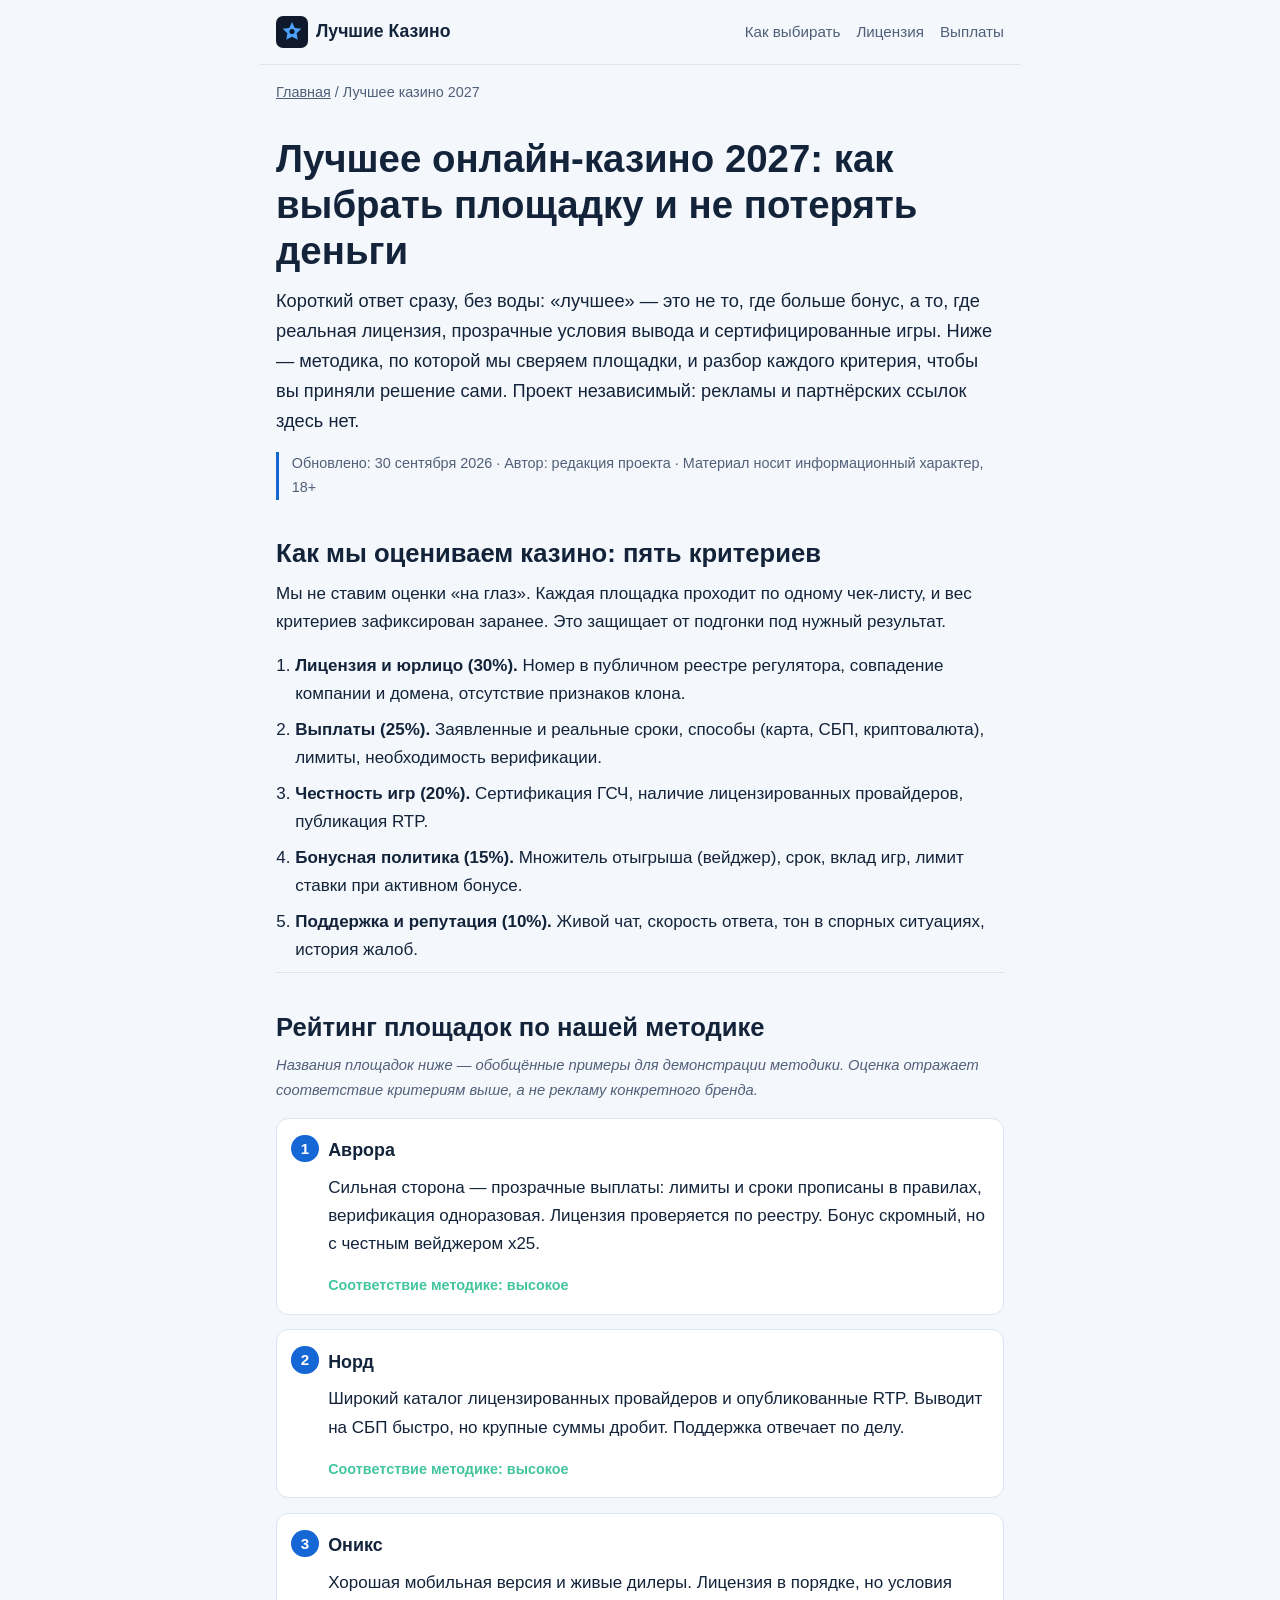
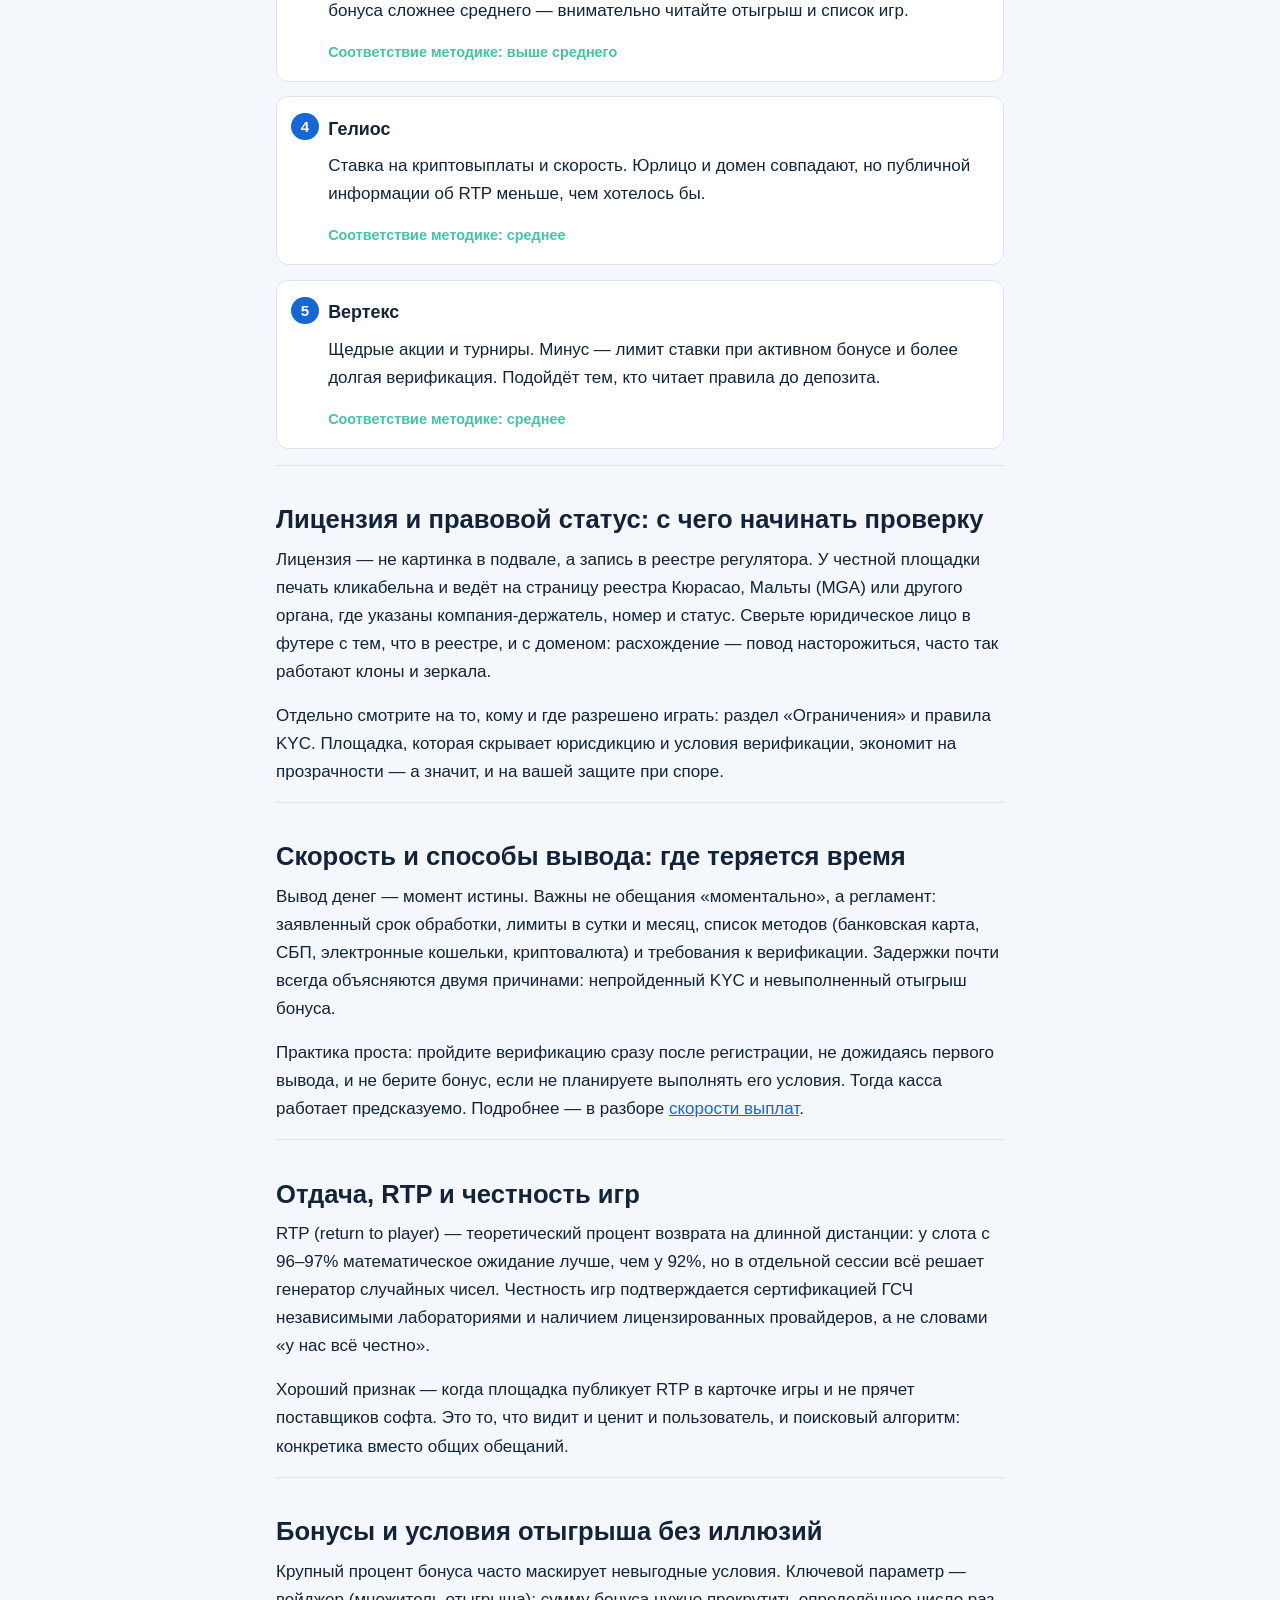
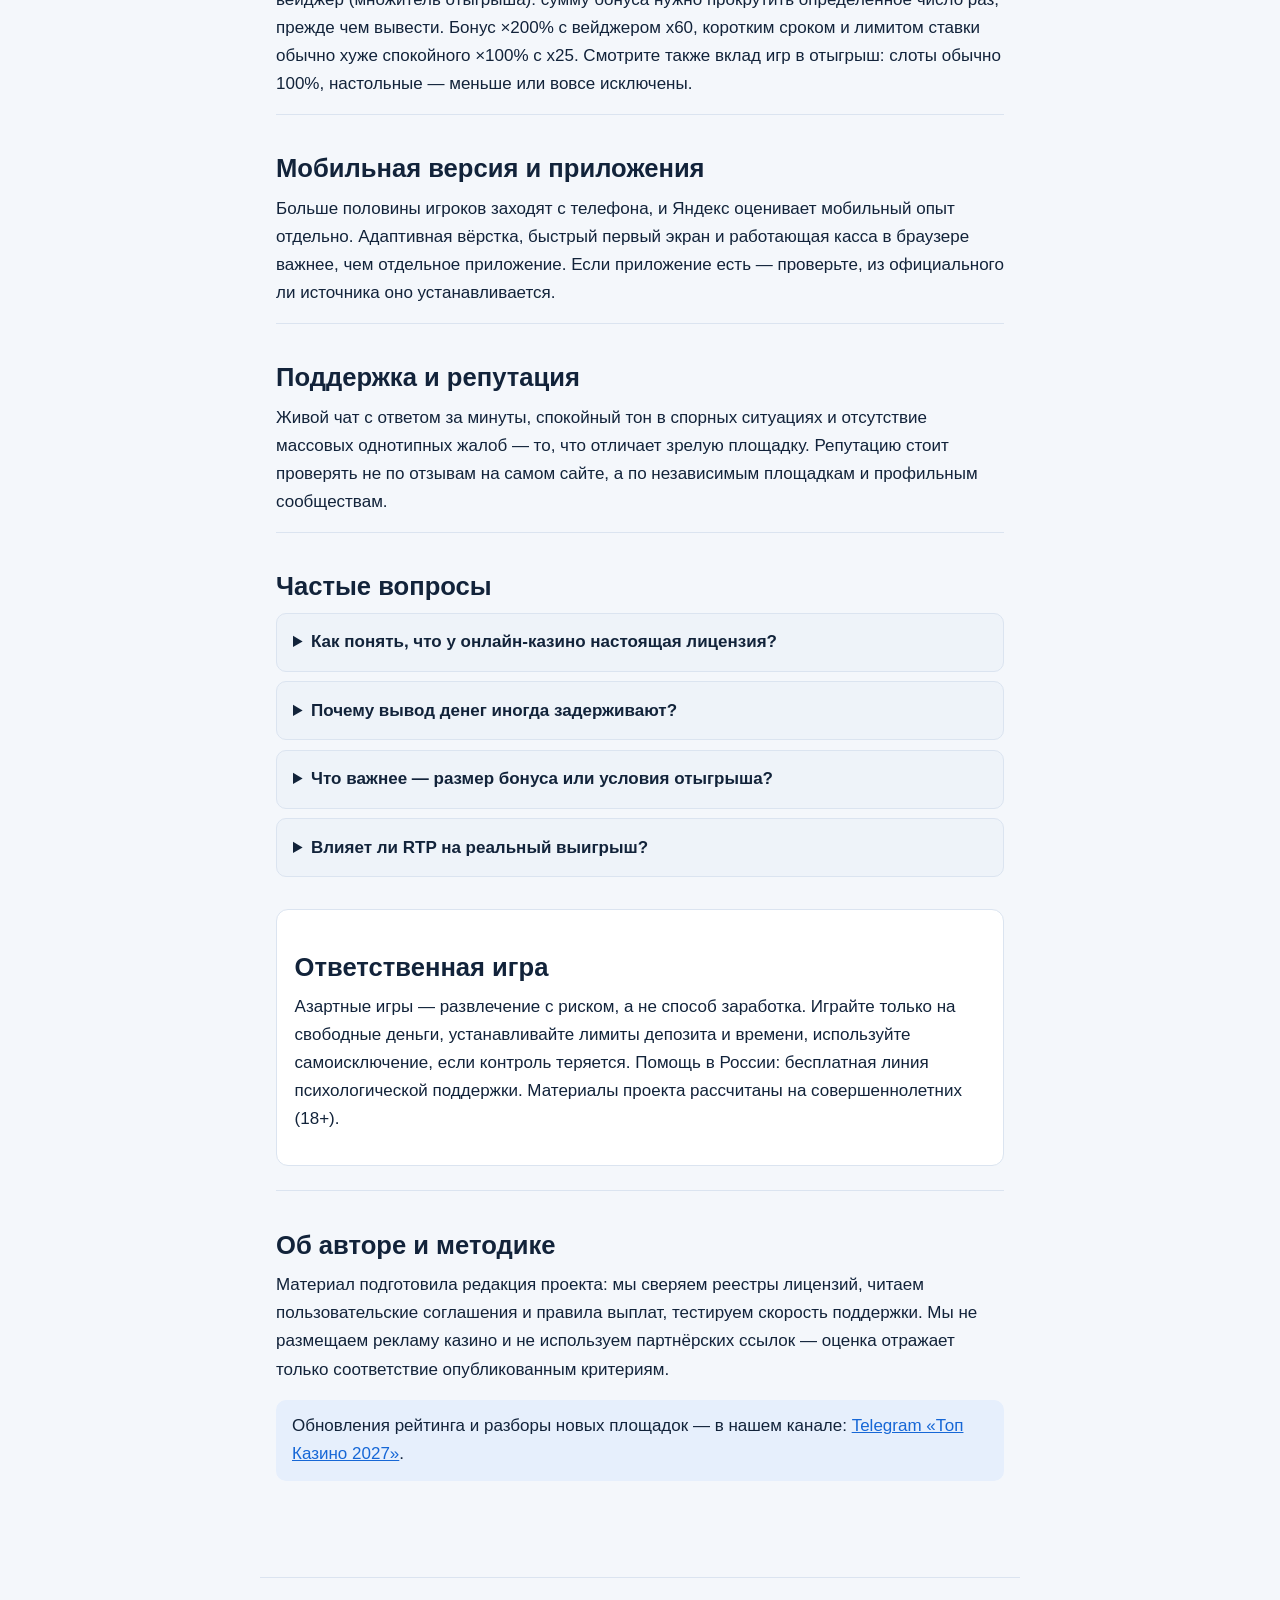
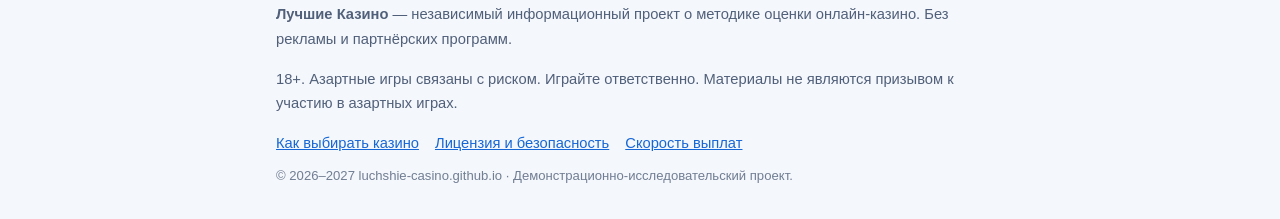
==== index.html @ 49d8c30d "Статический сайт под кластер «лучшее казино» (механика Яндекса) Хаб + 3 спицы-капсулы, силос-перелин" ====
<!DOCTYPE html>
<html lang="ru">
<head>
<meta charset="utf-8">
<!-- mobile-first: Яндекс учитывает мобильную версию (Вега 2.0) -->
<meta name="viewport" content="width=device-width, initial-scale=1">
<!-- title ≠ H1: title цепляет клик в выдаче (CTR), H1 раскрывает суть страницы -->
<title>Лучшее онлайн-казино 2027 — честный рейтинг по лицензии и выплатам</title>
<meta name="description" content="Как выбрать лучшее онлайн-казино в 2027 году: разбираем лицензию, скорость вывода, отдачу игр и условия бонусов. Независимая методика оценки без рекламы и партнёрских ссылок.">
<link rel="canonical" href="https://luchshie-casino.github.io/">
<meta name="robots" content="index, follow, max-image-preview:large">
<meta name="theme-color" content="#0e1a2b">
<meta property="og:type" content="website">
<meta property="og:title" content="Лучшее онлайн-казино 2027 — честный рейтинг по лицензии и выплатам">
<meta property="og:description" content="Независимая методика оценки онлайн-казино: лицензия, выплаты, отдача, бонусы.">
<meta property="og:url" content="https://luchshie-casino.github.io/">
<meta property="og:locale" content="ru_RU">
<link rel="icon" href="/assets/logo.svg" type="image/svg+xml">
<link rel="stylesheet" href="/assets/styles.css">
<!-- Граф разметки: эмитим типы, которые точно совпадают с видимым DOM (иначе фильтр за спам в микроразметке). Никаких фейковых Review/звёзд. -->
<script type="application/ld+json">
{
  "@context": "https://schema.org",
  "@graph": [
    {
      "@type": "WebSite",
      "@id": "https://luchshie-casino.github.io/#website",
      "url": "https://luchshie-casino.github.io/",
      "name": "Лучшие Казино — независимая методика оценки",
      "inLanguage": "ru",
      "publisher": { "@id": "https://luchshie-casino.github.io/#org" },
      "potentialAction": {
        "@type": "SearchAction",
        "target": "https://luchshie-casino.github.io/?q={search_term_string}",
        "query-input": "required name=search_term_string"
      }
    },
    {
      "@type": "Organization",
      "@id": "https://luchshie-casino.github.io/#org",
      "name": "Редакция «Лучшие Казино»",
      "url": "https://luchshie-casino.github.io/",
      "logo": {
        "@type": "ImageObject",
        "url": "https://luchshie-casino.github.io/assets/logo.svg"
      },
      "description": "Независимый информационный проект: методика оценки онлайн-казино по лицензии, выплатам и честности игр. Без рекламы и партнёрских ссылок."
    },
    {
      "@type": "WebPage",
      "@id": "https://luchshie-casino.github.io/#webpage",
      "url": "https://luchshie-casino.github.io/",
      "name": "Лучшее онлайн-казино 2027: как выбрать площадку по лицензии и выплатам",
      "isPartOf": { "@id": "https://luchshie-casino.github.io/#website" },
      "inLanguage": "ru",
      "datePublished": "2026-09-30",
      "dateModified": "2026-09-30",
      "author": { "@id": "https://luchshie-casino.github.io/#author" },
      "publisher": { "@id": "https://luchshie-casino.github.io/#org" },
      "breadcrumb": { "@id": "https://luchshie-casino.github.io/#breadcrumb" }
    },
    {
      "@type": "Person",
      "@id": "https://luchshie-casino.github.io/#author",
      "name": "Редакция проекта",
      "description": "Аналитики, которые сверяют реестры лицензий и условия вывода. Материалы не являются рекламой азартных игр.",
      "knowsAbout": ["лицензирование онлайн-казино", "платёжные системы", "генераторы случайных чисел", "ответственная игра"]
    },
    {
      "@type": "BreadcrumbList",
      "@id": "https://luchshie-casino.github.io/#breadcrumb",
      "itemListElement": [
        { "@type": "ListItem", "position": 1, "name": "Главная", "item": "https://luchshie-casino.github.io/" },
        { "@type": "ListItem", "position": 2, "name": "Лучшее казино 2027" }
      ]
    },
    {
      "@type": "ItemList",
      "@id": "https://luchshie-casino.github.io/#rating",
      "name": "Рейтинг площадок по методике редакции",
      "itemListOrder": "https://schema.org/ItemListOrderDescending",
      "numberOfItems": 5,
      "itemListElement": [
        { "@type": "ListItem", "position": 1, "name": "Аврора" },
        { "@type": "ListItem", "position": 2, "name": "Норд" },
        { "@type": "ListItem", "position": 3, "name": "Оникс" },
        { "@type": "ListItem", "position": 4, "name": "Гелиос" },
        { "@type": "ListItem", "position": 5, "name": "Вертекс" }
      ]
    },
    {
      "@type": "FAQPage",
      "@id": "https://luchshie-casino.github.io/#faq",
      "mainEntity": [
        {
          "@type": "Question",
          "name": "Как понять, что у онлайн-казино настоящая лицензия?",
          "acceptedAnswer": { "@type": "Answer", "text": "Проверьте номер лицензии в публичном реестре регулятора (например, Кюрасао или MGA): кликабельная печать на сайте должна вести на страницу реестра, а не на картинку. Совпадают ли юрлицо и домен — тоже показатель." }
        },
        {
          "@type": "Question",
          "name": "Почему вывод денег иногда задерживают?",
          "acceptedAnswer": { "@type": "Answer", "text": "Чаще всего из-за непройденной верификации (KYC) или невыполненного отыгрыша бонуса. Пройдите проверку документов заранее и читайте условия вейджера до депозита." }
        },
        {
          "@type": "Question",
          "name": "Что важнее — размер бонуса или условия отыгрыша?",
          "acceptedAnswer": { "@type": "Answer", "text": "Условия. Бонус ×200% с вейджером x60 и лимитом ставки обычно хуже скромного ×100% с x25. Смотрите множитель отыгрыша, срок и список игр, а не только процент." }
        },
        {
          "@type": "Question",
          "name": "Влияет ли RTP на реальный выигрыш?",
          "acceptedAnswer": { "@type": "Answer", "text": "RTP — это теоретическая отдача на длинной дистанции, а не гарантия сессии. Слот с RTP 96–97% в среднем возвращает больше, чем с 92%, но краткосрочный результат определяет случайность." }
        }
      ]
    }
  ]
}
</script>
</head>
<body>
<a class="skip" href="#main">К содержанию</a>

<header class="site">
  <a class="brand" href="/" aria-label="На главную">
    <img src="/assets/logo.svg" width="32" height="32" alt="" aria-hidden="true">
    <span>Лучшие Казино</span>
  </a>
  <!-- Внутренний силос: навигация ведёт на спицы-капсулы -->
  <nav aria-label="Разделы">
    <a href="/kak-vybrat-kazino/">Как выбирать</a>
    <a href="/litsenziya-i-bezopasnost/">Лицензия</a>
    <a href="/skorost-vyplat/">Выплаты</a>
  </nav>
</header>

<main id="main">
  <nav class="crumbs" aria-label="Хлебные крошки">
    <a href="/">Главная</a> <span aria-hidden="true">/</span> <span>Лучшее казино 2027</span>
  </nav>

  <article>
    <!-- Ровно один H1, содержит главный ключ+год, совпадает с интентом «как выбрать», не равен title дословно -->
    <h1>Лучшее онлайн-казино 2027: как выбрать площадку и не потерять деньги</h1>

    <p class="lead">Короткий ответ сразу, без воды: «лучшее» — это не то, где больше бонус, а то, где реальная лицензия, прозрачные условия вывода и сертифицированные игры. Ниже — методика, по которой мы сверяем площадки, и разбор каждого критерия, чтобы вы приняли решение сами. Проект независимый: рекламы и партнёрских ссылок здесь нет.</p>

    <p class="meta">Обновлено: 30 сентября 2026 · Автор: редакция проекта · Материал носит информационный характер, 18+</p>

    <!-- Капсула: методология/критерии = сигнал экспертности (E-E-A-T), прозрачность -->
    <section aria-labelledby="h-method">
      <h2 id="h-method">Как мы оцениваем казино: пять критериев</h2>
      <p>Мы не ставим оценки «на глаз». Каждая площадка проходит по одному чек-листу, и вес критериев зафиксирован заранее. Это защищает от подгонки под нужный результат.</p>
      <ol class="criteria">
        <li><strong>Лицензия и юрлицо (30%).</strong> Номер в публичном реестре регулятора, совпадение компании и домена, отсутствие признаков клона.</li>
        <li><strong>Выплаты (25%).</strong> Заявленные и реальные сроки, способы (карта, СБП, криптовалюта), лимиты, необходимость верификации.</li>
        <li><strong>Честность игр (20%).</strong> Сертификация ГСЧ, наличие лицензированных провайдеров, публикация RTP.</li>
        <li><strong>Бонусная политика (15%).</strong> Множитель отыгрыша (вейджер), срок, вклад игр, лимит ставки при активном бонусе.</li>
        <li><strong>Поддержка и репутация (10%).</strong> Живой чат, скорость ответа, тон в спорных ситуациях, история жалоб.</li>
      </ol>
    </section>

    <!-- Капсула: сам рейтинг. ItemList в разметке совпадает с этими карточками (DOM-parity). Бренды условные, оценка — редакционная по критериям, не фейковые отзывы пользователей. -->
    <section aria-labelledby="h-rating">
      <h2 id="h-rating">Рейтинг площадок по нашей методике</h2>
      <p class="note">Названия площадок ниже — обобщённые примеры для демонстрации методики. Оценка отражает соответствие критериям выше, а не рекламу конкретного бренда.</p>
      <ol class="rating">
        <li>
          <h3>Аврора</h3>
          <p>Сильная сторона — прозрачные выплаты: лимиты и сроки прописаны в правилах, верификация одноразовая. Лицензия проверяется по реестру. Бонус скромный, но с честным вейджером x25.</p>
          <p class="score">Соответствие методике: высокое</p>
        </li>
        <li>
          <h3>Норд</h3>
          <p>Широкий каталог лицензированных провайдеров и опубликованные RTP. Выводит на СБП быстро, но крупные суммы дробит. Поддержка отвечает по делу.</p>
          <p class="score">Соответствие методике: высокое</p>
        </li>
        <li>
          <h3>Оникс</h3>
          <p>Хорошая мобильная версия и живые дилеры. Лицензия в порядке, но условия бонуса сложнее среднего — внимательно читайте отыгрыш и список игр.</p>
          <p class="score">Соответствие методике: выше среднего</p>
        </li>
        <li>
          <h3>Гелиос</h3>
          <p>Ставка на криптовыплаты и скорость. Юрлицо и домен совпадают, но публичной информации об RTP меньше, чем хотелось бы.</p>
          <p class="score">Соответствие методике: среднее</p>
        </li>
        <li>
          <h3>Вертекс</h3>
          <p>Щедрые акции и турниры. Минус — лимит ставки при активном бонусе и более долгая верификация. Подойдёт тем, кто читает правила до депозита.</p>
          <p class="score">Соответствие методике: среднее</p>
        </li>
      </ol>
    </section>

    <!-- Капсулы по под-интентам. H2 — смежные сущности (лицензия, вывод, отдача, бонусы, мобильная, поддержка), НЕ клоны «лучшее казино». Каждая самодостаточна под окно внимания YATI. -->
    <section aria-labelledby="h-license">
      <h2 id="h-license">Лицензия и правовой статус: с чего начинать проверку</h2>
      <p>Лицензия — не картинка в подвале, а запись в реестре регулятора. У честной площадки печать кликабельна и ведёт на страницу реестра Кюрасао, Мальты (MGA) или другого органа, где указаны компания-держатель, номер и статус. Сверьте юридическое лицо в футере с тем, что в реестре, и с доменом: расхождение — повод насторожиться, часто так работают клоны и зеркала.</p>
      <p>Отдельно смотрите на то, кому и где разрешено играть: раздел «Ограничения» и правила KYC. Площадка, которая скрывает юрисдикцию и условия верификации, экономит на прозрачности — а значит, и на вашей защите при споре.</p>
    </section>

    <section aria-labelledby="h-payout">
      <h2 id="h-payout">Скорость и способы вывода: где теряется время</h2>
      <p>Вывод денег — момент истины. Важны не обещания «моментально», а регламент: заявленный срок обработки, лимиты в сутки и месяц, список методов (банковская карта, СБП, электронные кошельки, криптовалюта) и требования к верификации. Задержки почти всегда объясняются двумя причинами: непройденный KYC и невыполненный отыгрыш бонуса.</p>
      <p>Практика проста: пройдите верификацию сразу после регистрации, не дожидаясь первого вывода, и не берите бонус, если не планируете выполнять его условия. Тогда касса работает предсказуемо. Подробнее — в разборе <a href="/skorost-vyplat/">скорости выплат</a>.</p>
    </section>

    <section aria-labelledby="h-rtp">
      <h2 id="h-rtp">Отдача, RTP и честность игр</h2>
      <p>RTP (return to player) — теоретический процент возврата на длинной дистанции: у слота с 96–97% математическое ожидание лучше, чем у 92%, но в отдельной сессии всё решает генератор случайных чисел. Честность игр подтверждается сертификацией ГСЧ независимыми лабораториями и наличием лицензированных провайдеров, а не словами «у нас всё честно».</p>
      <p>Хороший признак — когда площадка публикует RTP в карточке игры и не прячет поставщиков софта. Это то, что видит и ценит и пользователь, и поисковый алгоритм: конкретика вместо общих обещаний.</p>
    </section>

    <section aria-labelledby="h-bonus">
      <h2 id="h-bonus">Бонусы и условия отыгрыша без иллюзий</h2>
      <p>Крупный процент бонуса часто маскирует невыгодные условия. Ключевой параметр — вейджер (множитель отыгрыша): сумму бонуса нужно прокрутить определённое число раз, прежде чем вывести. Бонус ×200% с вейджером x60, коротким сроком и лимитом ставки обычно хуже спокойного ×100% с x25. Смотрите также вклад игр в отыгрыш: слоты обычно 100%, настольные — меньше или вовсе исключены.</p>
    </section>

    <section aria-labelledby="h-mobile">
      <h2 id="h-mobile">Мобильная версия и приложения</h2>
      <p>Больше половины игроков заходят с телефона, и Яндекс оценивает мобильный опыт отдельно. Адаптивная вёрстка, быстрый первый экран и работающая касса в браузере важнее, чем отдельное приложение. Если приложение есть — проверьте, из официального ли источника оно устанавливается.</p>
    </section>

    <section aria-labelledby="h-support">
      <h2 id="h-support">Поддержка и репутация</h2>
      <p>Живой чат с ответом за минуты, спокойный тон в спорных ситуациях и отсутствие массовых однотипных жалоб — то, что отличает зрелую площадку. Репутацию стоит проверять не по отзывам на самом сайте, а по независимым площадкам и профильным сообществам.</p>
    </section>

    <!-- FAQ на нативных <details>: индексируется при первом обходе без JS; парно с FAQPage в разметке -->
    <section aria-labelledby="h-faq">
      <h2 id="h-faq">Частые вопросы</h2>
      <details>
        <summary>Как понять, что у онлайн-казино настоящая лицензия?</summary>
        <p>Проверьте номер лицензии в публичном реестре регулятора (например, Кюрасао или MGA): кликабельная печать на сайте должна вести на страницу реестра, а не на картинку. Совпадают ли юрлицо и домен — тоже показатель.</p>
      </details>
      <details>
        <summary>Почему вывод денег иногда задерживают?</summary>
        <p>Чаще всего из-за непройденной верификации (KYC) или невыполненного отыгрыша бонуса. Пройдите проверку документов заранее и читайте условия вейджера до депозита.</p>
      </details>
      <details>
        <summary>Что важнее — размер бонуса или условия отыгрыша?</summary>
        <p>Условия. Бонус ×200% с вейджером x60 и лимитом ставки обычно хуже скромного ×100% с x25. Смотрите множитель отыгрыша, срок и список игр, а не только процент.</p>
      </details>
      <details>
        <summary>Влияет ли RTP на реальный выигрыш?</summary>
        <p>RTP — это теоретическая отдача на длинной дистанции, а не гарантия сессии. Слот с RTP 96–97% в среднем возвращает больше, чем с 92%, но краткосрочный результат определяет случайность.</p>
      </details>
    </section>

    <!-- YMYL/доверие: ответственная игра -->
    <section aria-labelledby="h-responsible" class="care">
      <h2 id="h-responsible">Ответственная игра</h2>
      <p>Азартные игры — развлечение с риском, а не способ заработка. Играйте только на свободные деньги, устанавливайте лимиты депозита и времени, используйте самоисключение, если контроль теряется. Помощь в России: бесплатная линия психологической поддержки. Материалы проекта рассчитаны на совершеннолетних (18+).</p>
    </section>

    <section aria-labelledby="h-author" class="author">
      <h2 id="h-author">Об авторе и методике</h2>
      <p>Материал подготовила редакция проекта: мы сверяем реестры лицензий, читаем пользовательские соглашения и правила выплат, тестируем скорость поддержки. Мы не размещаем рекламу казино и не используем партнёрских ссылок — оценка отражает только соответствие опубликованным критериям.</p>
      <!-- Единственная внешняя ссылка — тест гипотезы перелинковки на Telegram-канал -->
      <p class="channel">Обновления рейтинга и разборы новых площадок — в нашем канале: <a href="https://telegram.me/s/top_casino_2027" rel="nofollow">Telegram «Топ Казино 2027»</a>.</p>
    </section>
  </article>
</main>

<footer class="site">
  <p><strong>Лучшие Казино</strong> — независимый информационный проект о методике оценки онлайн-казино. Без рекламы и партнёрских программ.</p>
  <p>18+. Азартные игры связаны с риском. Играйте ответственно. Материалы не являются призывом к участию в азартных играх.</p>
  <nav aria-label="Подвал">
    <a href="/kak-vybrat-kazino/">Как выбирать казино</a>
    <a href="/litsenziya-i-bezopasnost/">Лицензия и безопасность</a>
    <a href="/skorost-vyplat/">Скорость выплат</a>
  </nav>
  <p class="small">© 2026–2027 luchshie-casino.github.io · Демонстрационно-исследовательский проект.</p>
</footer>
</body>
</html>
---- assets/styles.css ----
/* Системный стек шрифтов: без внешних запросов (Google Fonts не грузим) — быстрый первый экран.
   Один файл стилей, без рантайм-JS. Mobile-first. */
:root{
  --bg:#0e1a2b; --panel:#13233a; --panel2:#0f1d31; --text:#e7eef7; --muted:#9fb3c8;
  --line:#22374f; --accent:#4ea1ff; --good:#43c59e; --warn:#e8b64c;
  --accent-weak:#16304d; --radius:12px; --wrap:760px;
}
@media (prefers-color-scheme: light){
  :root{ --bg:#f4f7fb; --panel:#ffffff; --panel2:#eef3f9; --text:#12233a; --muted:#51607a;
    --line:#dbe4f0; --accent:#1667d6; --accent-weak:#e6effc; }
}
*{box-sizing:border-box}
html{ -webkit-text-size-adjust:100%; scroll-behavior:smooth }
body{
  margin:0; background:var(--bg); color:var(--text);
  font:400 17px/1.65 -apple-system,BlinkMacSystemFont,"Segoe UI",Roboto,"Helvetica Neue",Arial,"Noto Sans",sans-serif;
  text-rendering:optimizeLegibility;
}
.skip{position:absolute;left:-9999px;top:0;background:var(--accent);color:#fff;padding:.6rem 1rem;border-radius:0 0 8px 0;z-index:10}
.skip:focus{left:0}

a{color:var(--accent)}
a:hover{text-decoration:underline}

/* Шапка / подвал */
header.site,footer.site{max-width:var(--wrap);margin:0 auto;padding:1rem 16px}
header.site{display:flex;align-items:center;justify-content:space-between;gap:1rem;flex-wrap:wrap;border-bottom:1px solid var(--line)}
.brand{display:inline-flex;align-items:center;gap:.5rem;font-weight:700;color:var(--text);text-decoration:none;font-size:1.1rem}
header.site nav{display:flex;gap:1rem;flex-wrap:wrap}
header.site nav a{color:var(--muted);text-decoration:none;font-size:.95rem}
header.site nav a:hover{color:var(--text)}

main{max-width:var(--wrap);margin:0 auto;padding:0 16px 3rem}
.crumbs{color:var(--muted);font-size:.9rem;padding:1rem 0}
.crumbs a{color:var(--muted)}

h1{font-size:clamp(1.7rem,4.5vw,2.4rem);line-height:1.2;margin:.4em 0 .3em}
h2{font-size:clamp(1.3rem,3vw,1.6rem);line-height:1.25;margin:2rem 0 .6rem;padding-top:.4rem}
h3{font-size:1.12rem;margin:.2rem 0 .3rem}
.lead{font-size:1.14rem;color:var(--text)}
.meta{color:var(--muted);font-size:.9rem;border-left:3px solid var(--accent);padding-left:.8rem;margin:1rem 0 1.4rem}
.note{color:var(--muted);font-size:.92rem;font-style:italic}

section{border-top:1px solid var(--line)}
section:first-of-type{border-top:0}

ol.criteria{padding-left:1.2rem;margin:.5rem 0}
ol.criteria li{margin:.5rem 0}

ol.rating{list-style:none;counter-reset:r;padding:0;margin:1rem 0;display:grid;gap:.9rem}
ol.rating li{counter-increment:r;position:relative;background:var(--panel);border:1px solid var(--line);border-radius:var(--radius);padding:1rem 1rem 1rem 3.2rem}
ol.rating li::before{content:counter(r);position:absolute;left:.9rem;top:1rem;width:1.7rem;height:1.7rem;display:grid;place-items:center;background:var(--accent);color:#fff;border-radius:50%;font-weight:700;font-size:.95rem}
ol.rating h3{margin:.1rem 0 .3rem}
.score{color:var(--good);font-size:.9rem;margin:.4rem 0 0;font-weight:600}

details{background:var(--panel2);border:1px solid var(--line);border-radius:10px;padding:.2rem 1rem;margin:.6rem 0}
summary{cursor:pointer;font-weight:600;padding:.7rem 0}
details p{margin:.2rem 0 .9rem}

.care{background:var(--panel);border:1px solid var(--line);border-radius:var(--radius);padding:.2rem 1.1rem 1rem;margin-top:2rem}
.author{margin-top:1.5rem}
.channel{background:var(--accent-weak);border-radius:10px;padding:.8rem 1rem}

footer.site{border-top:1px solid var(--line);margin-top:2rem;color:var(--muted);font-size:.92rem}
footer.site nav{display:flex;gap:1rem;flex-wrap:wrap;margin:.6rem 0}
footer.site .small{font-size:.82rem;opacity:.8}

p{margin:.5rem 0 1rem}
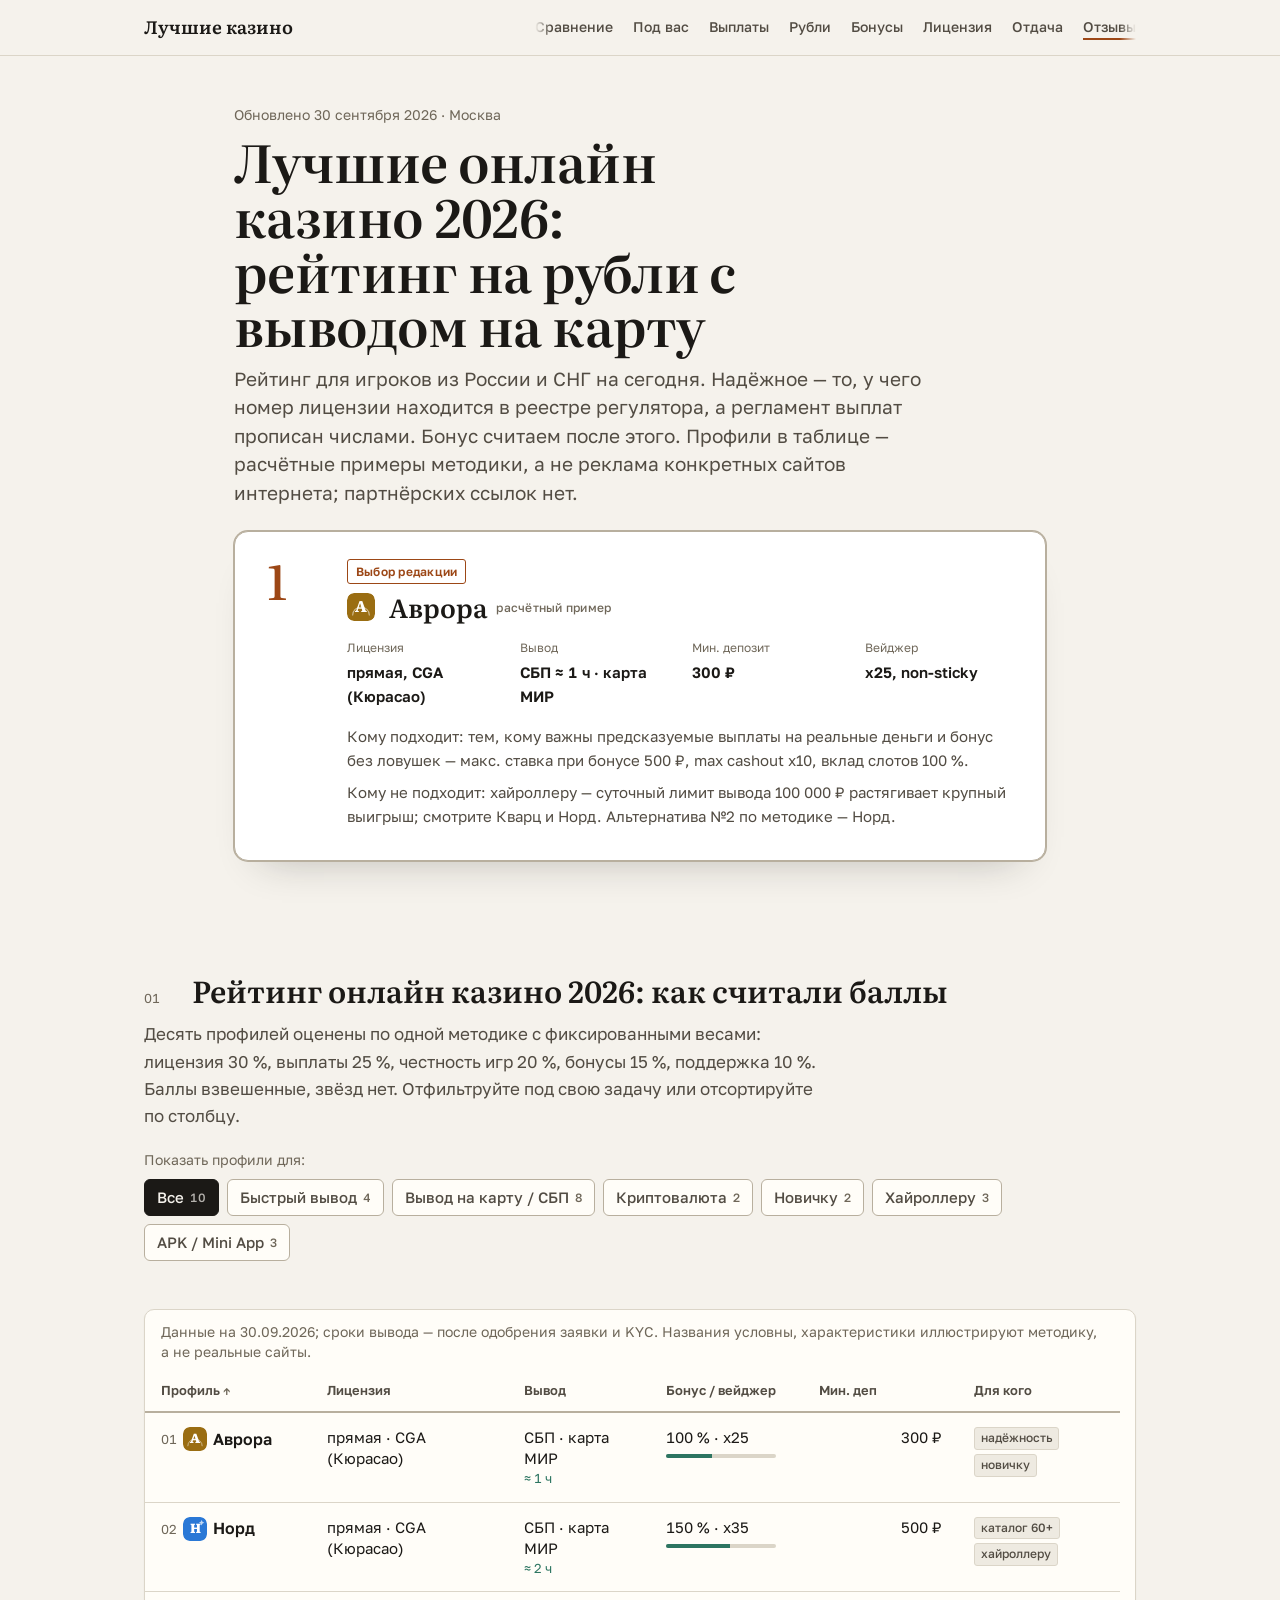
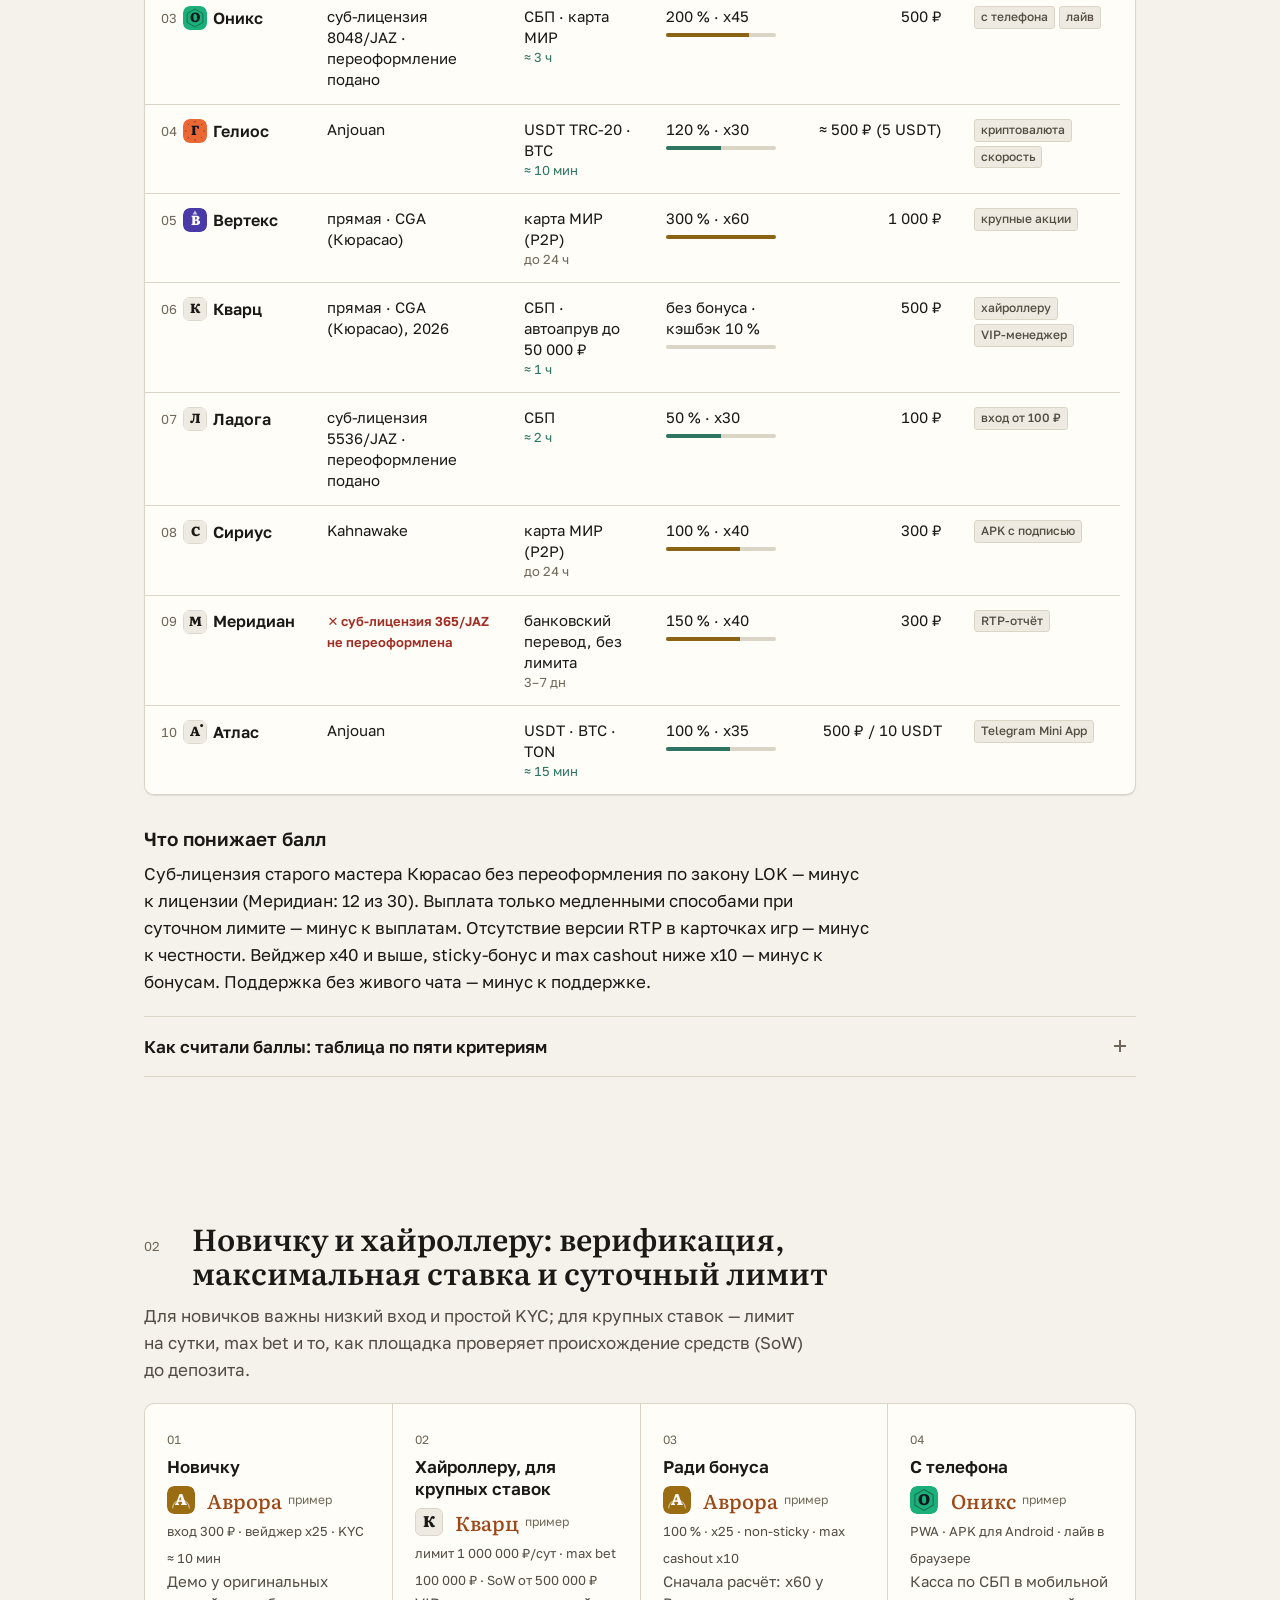
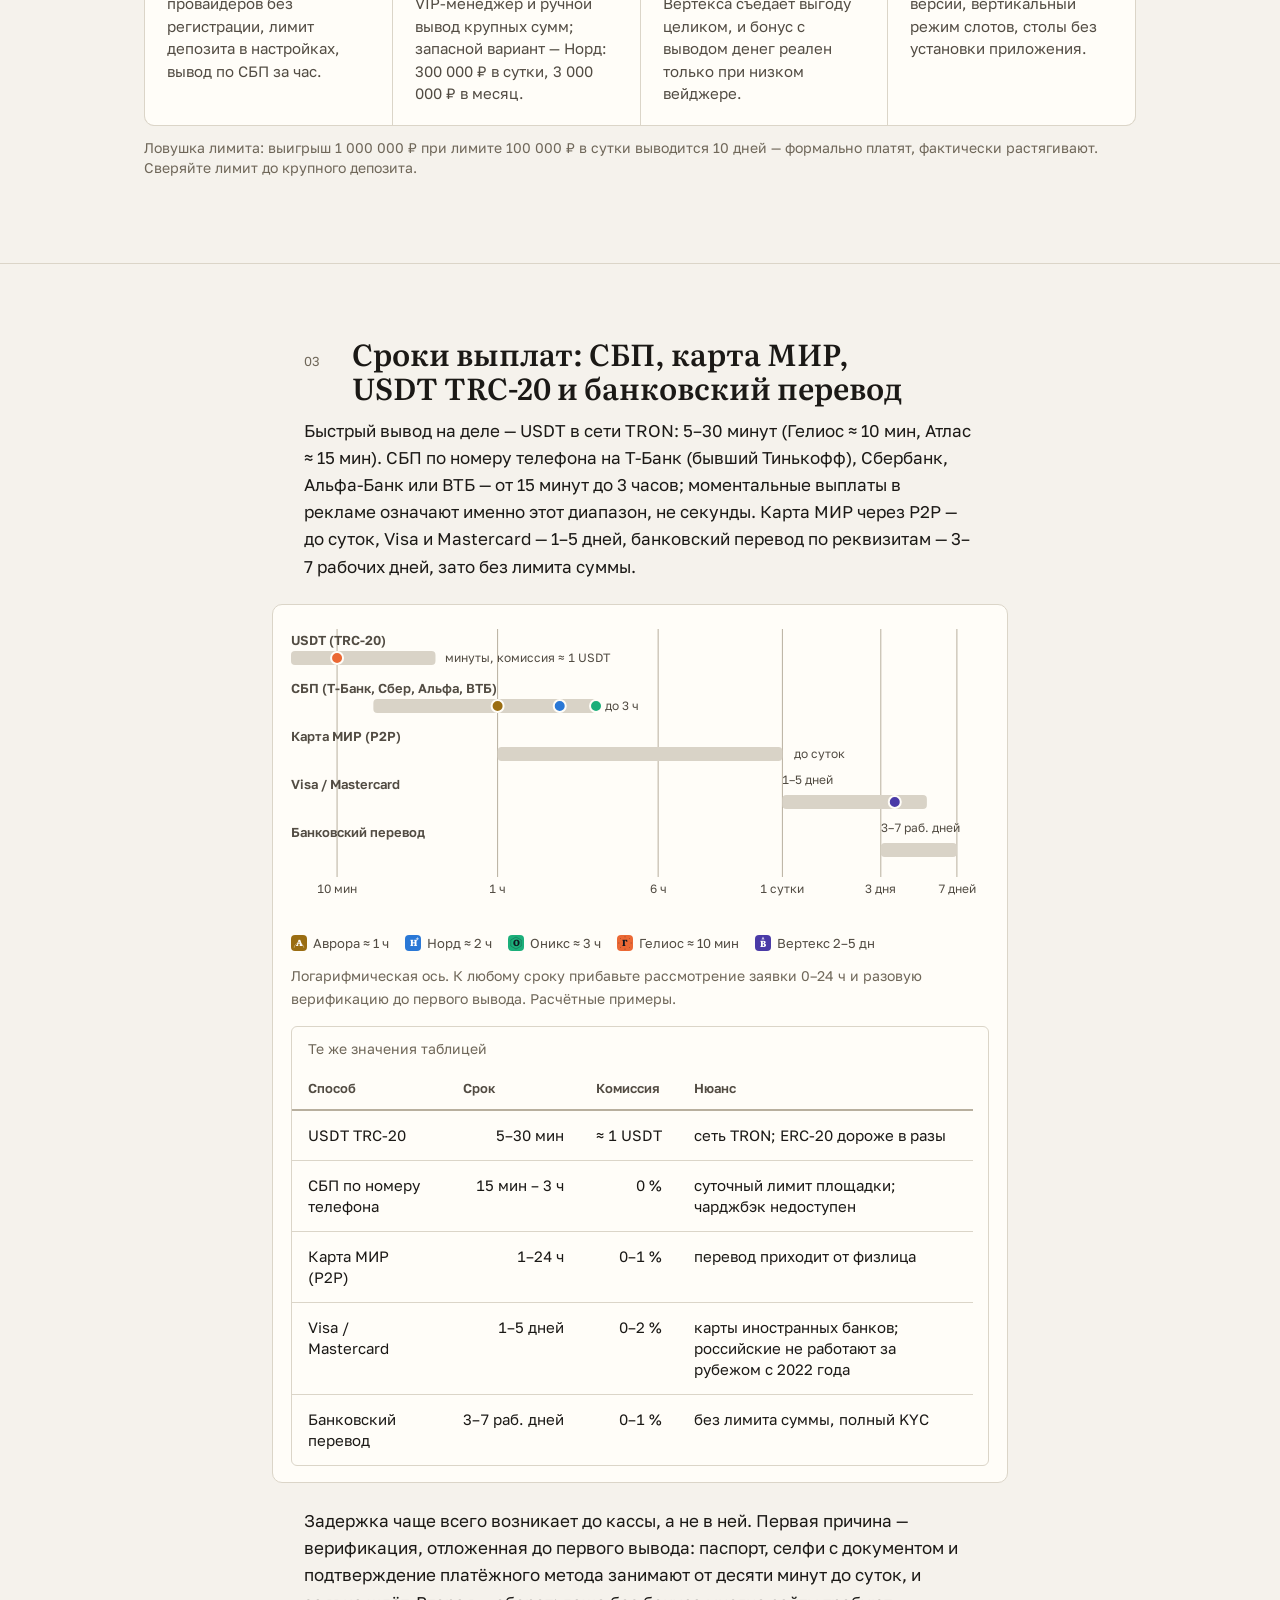
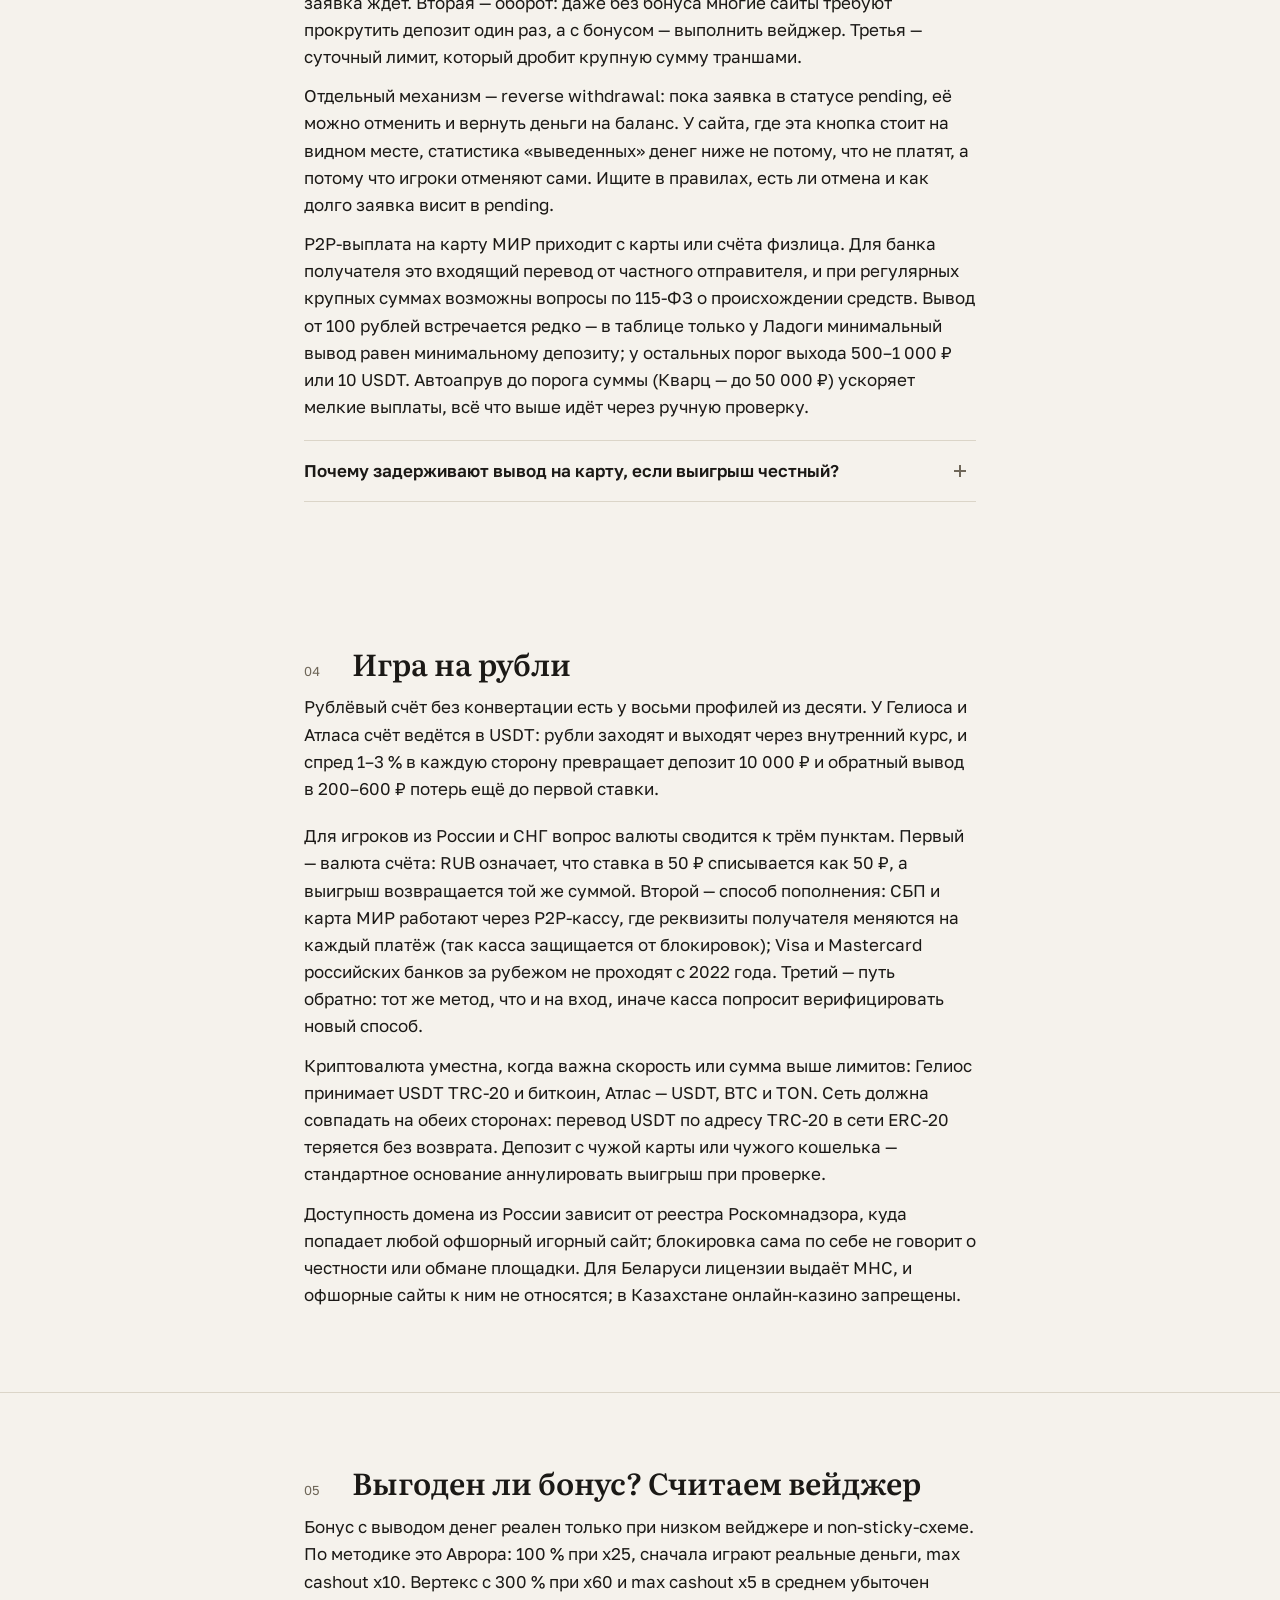
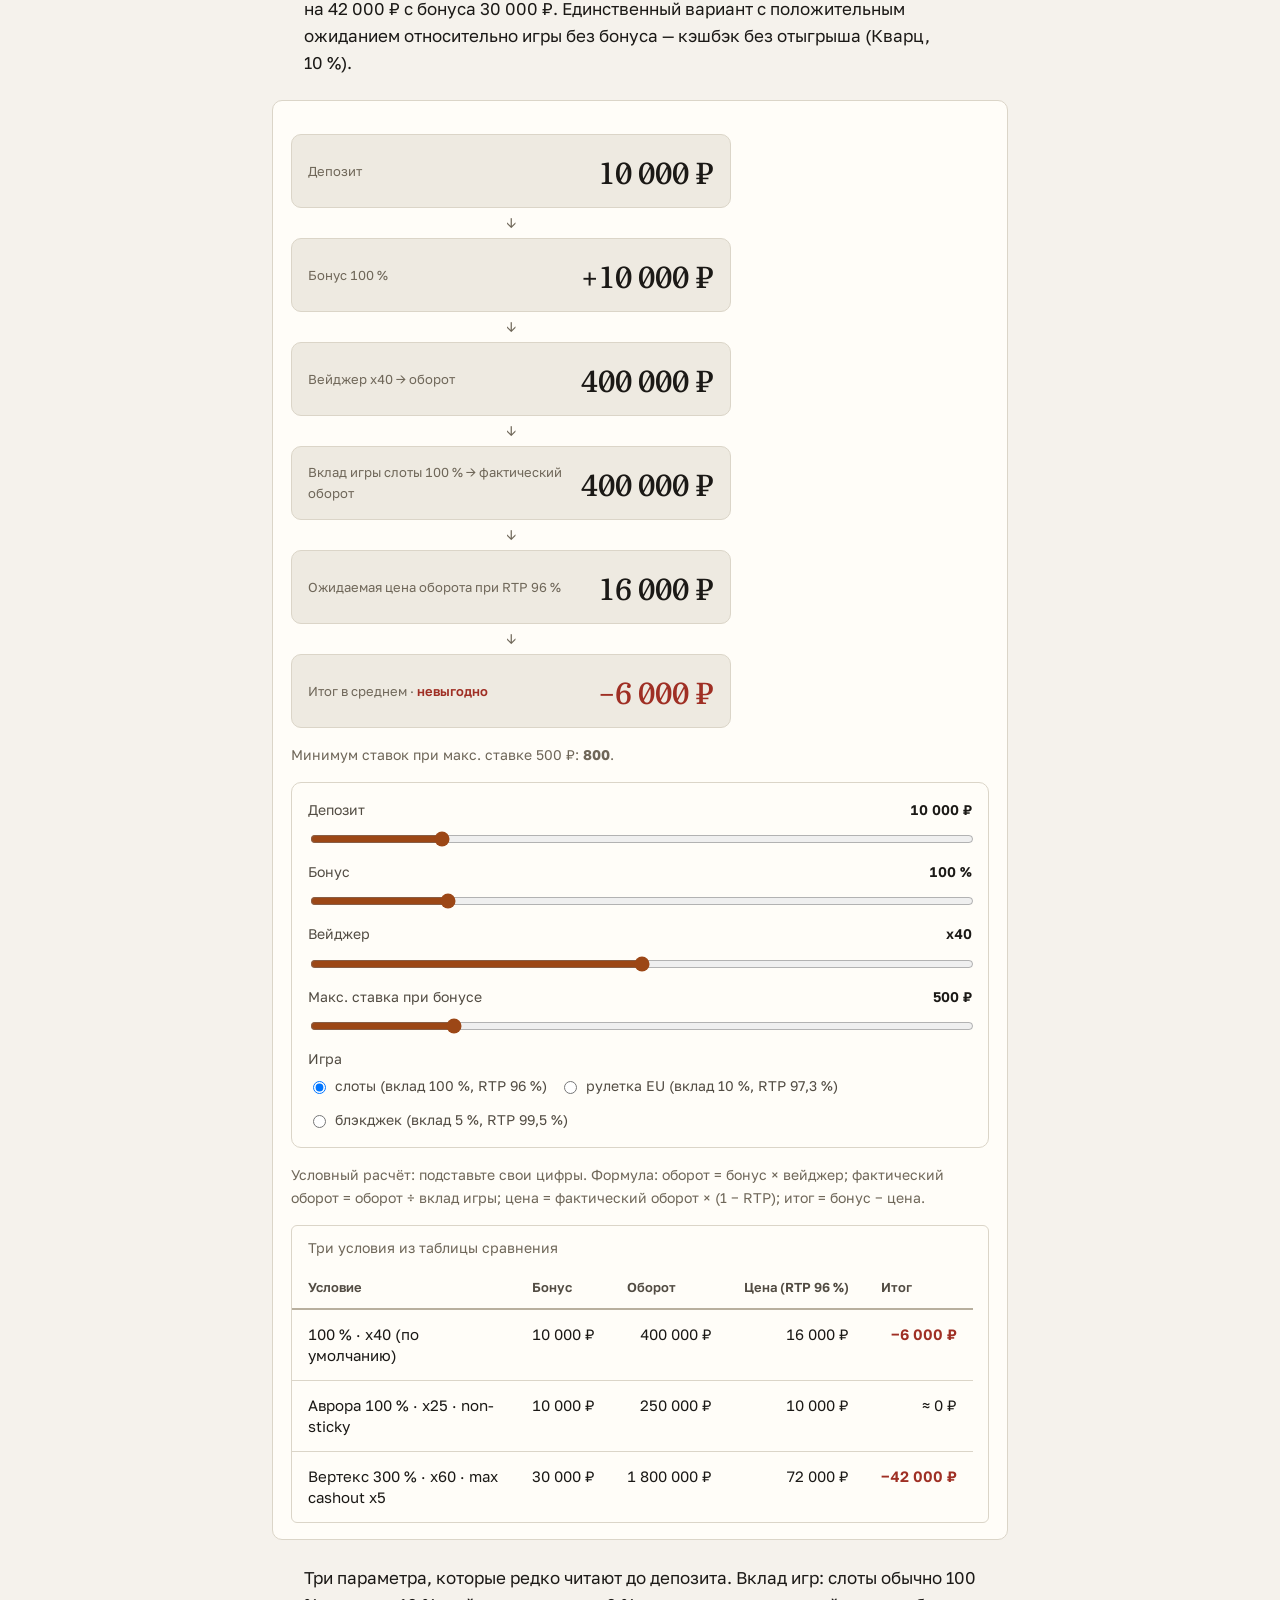
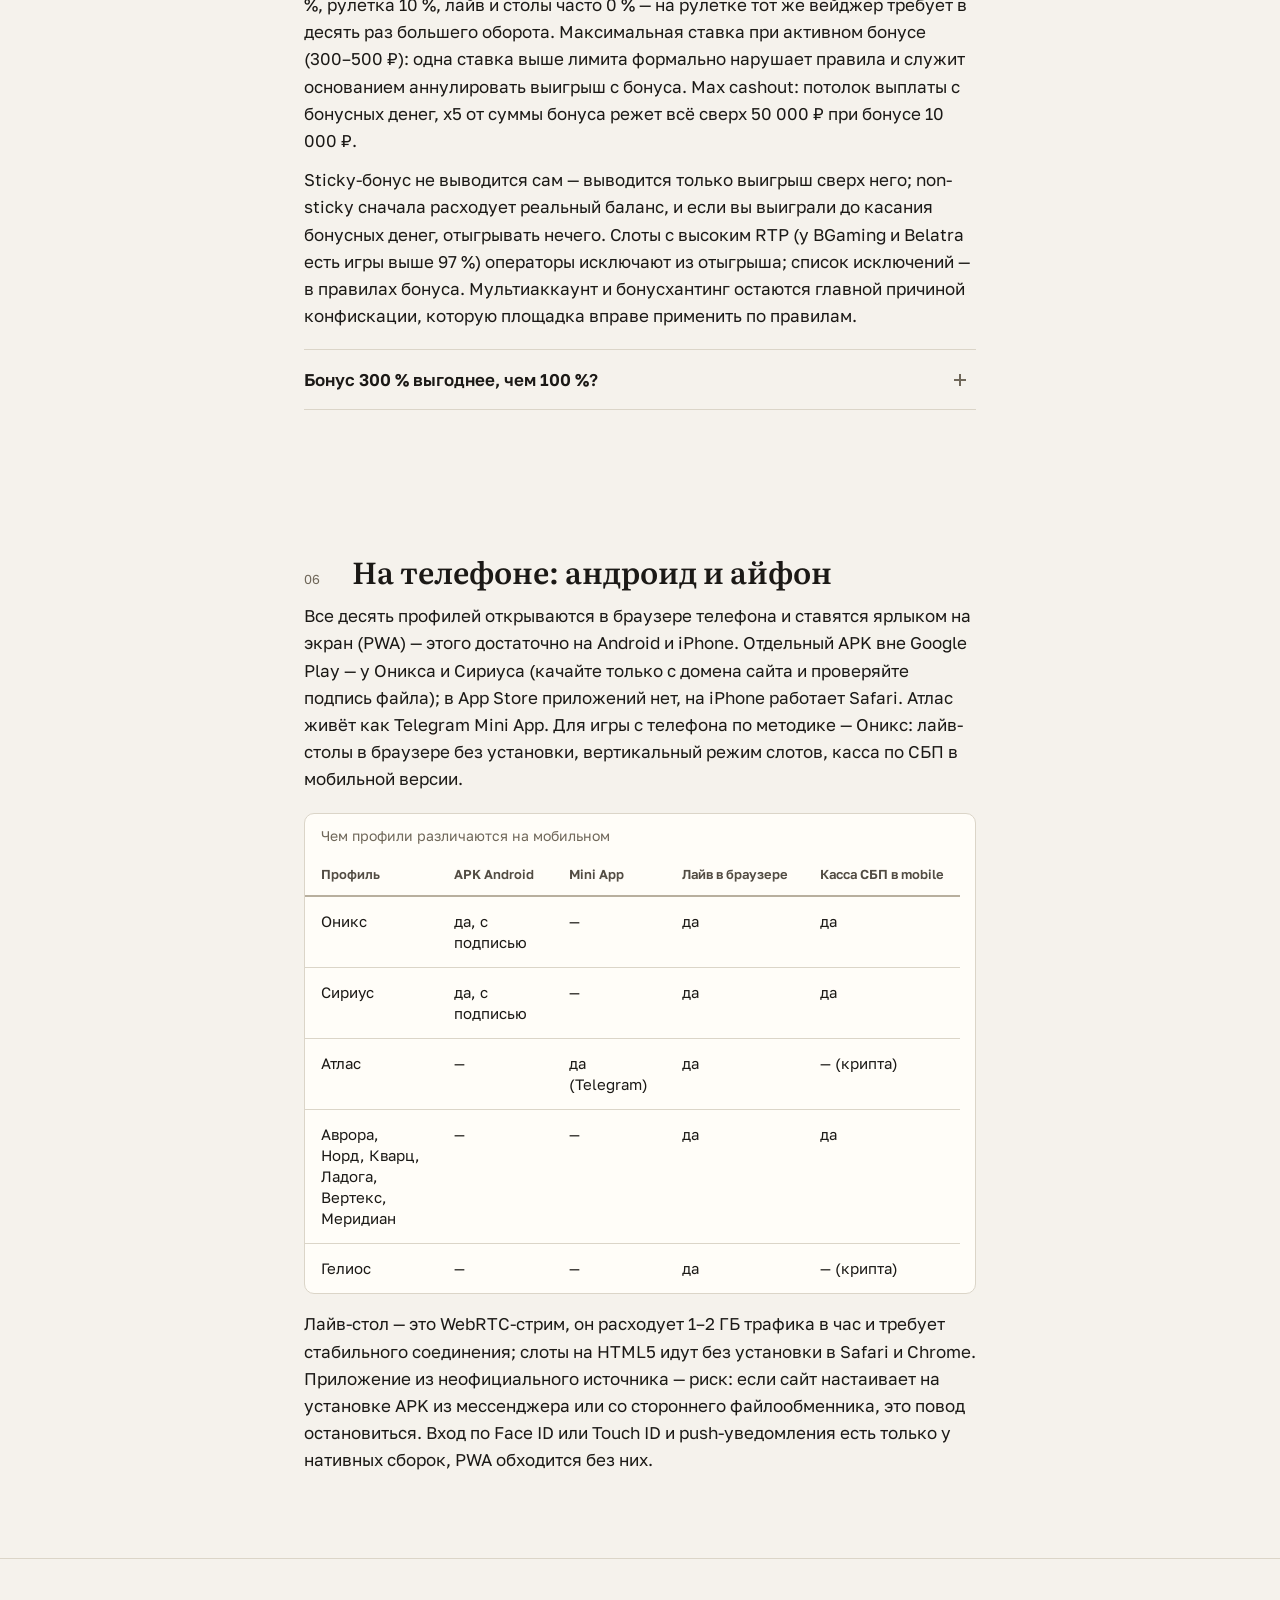
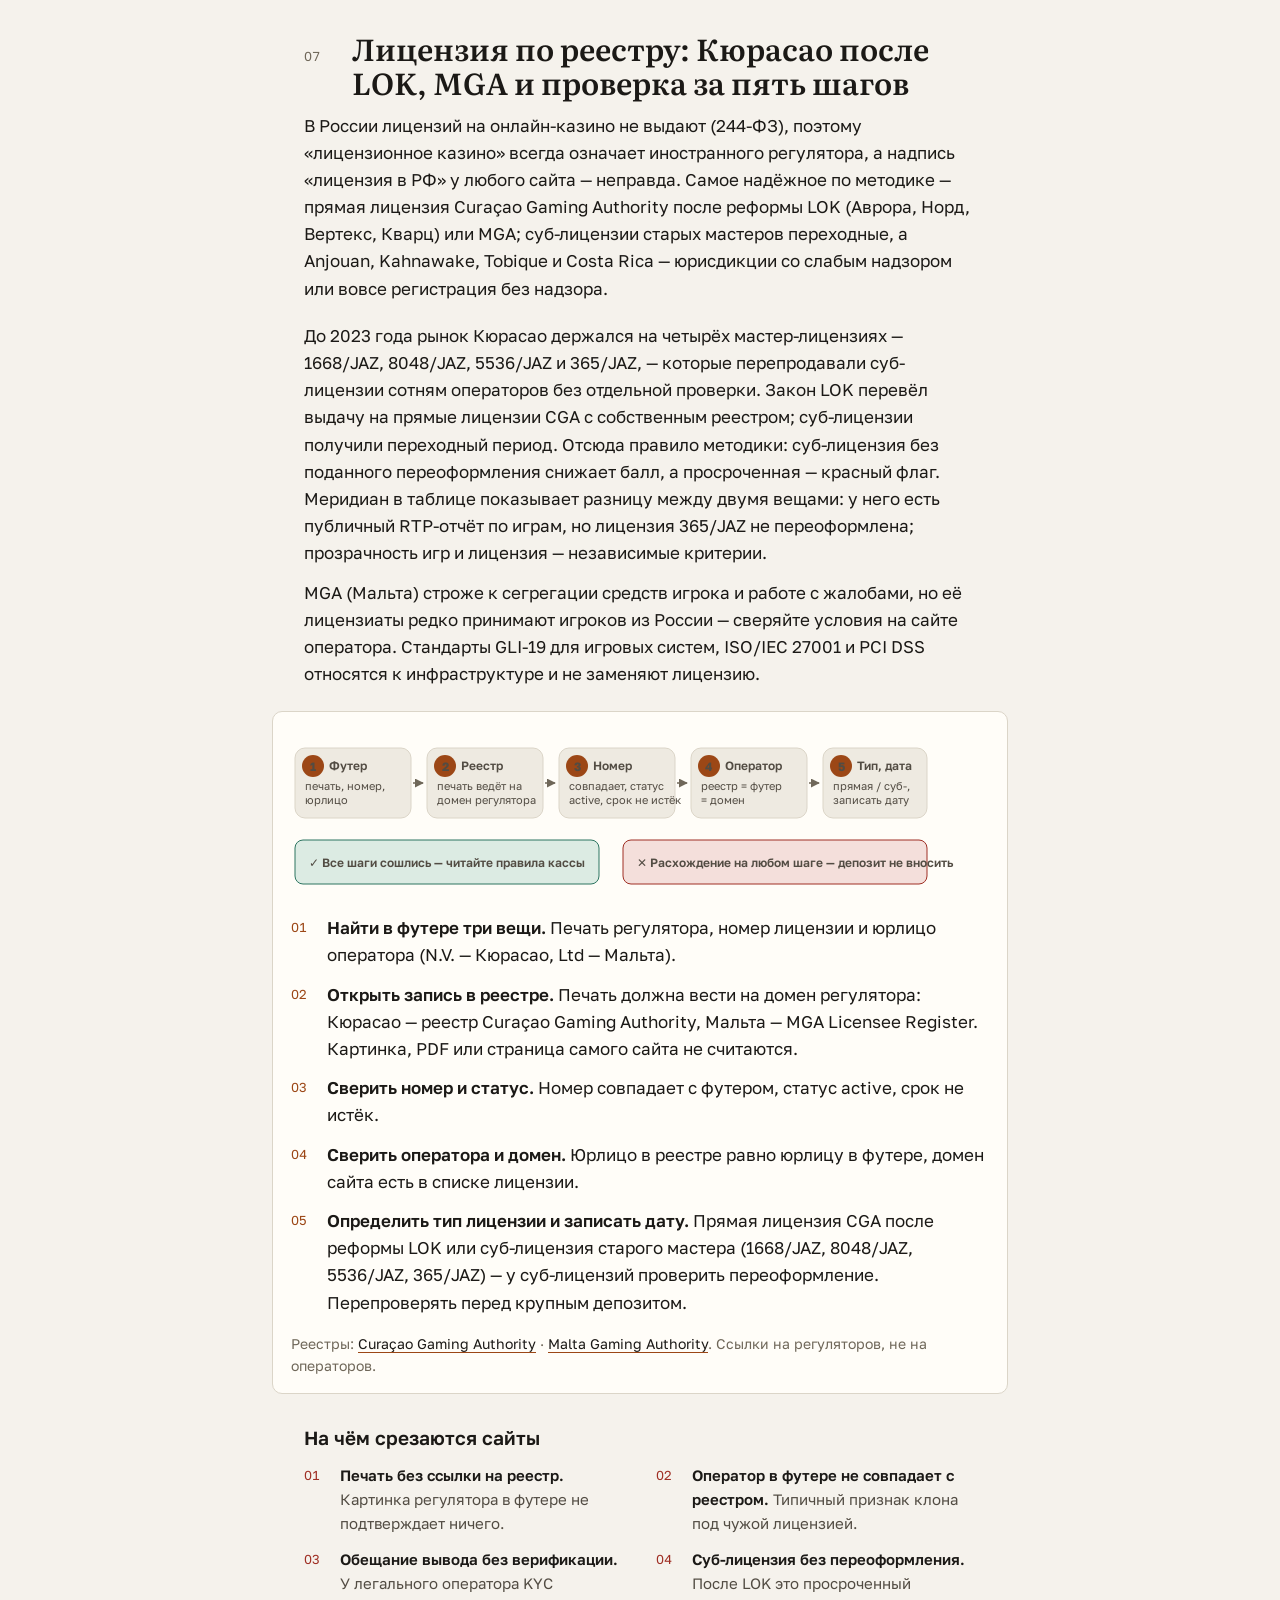
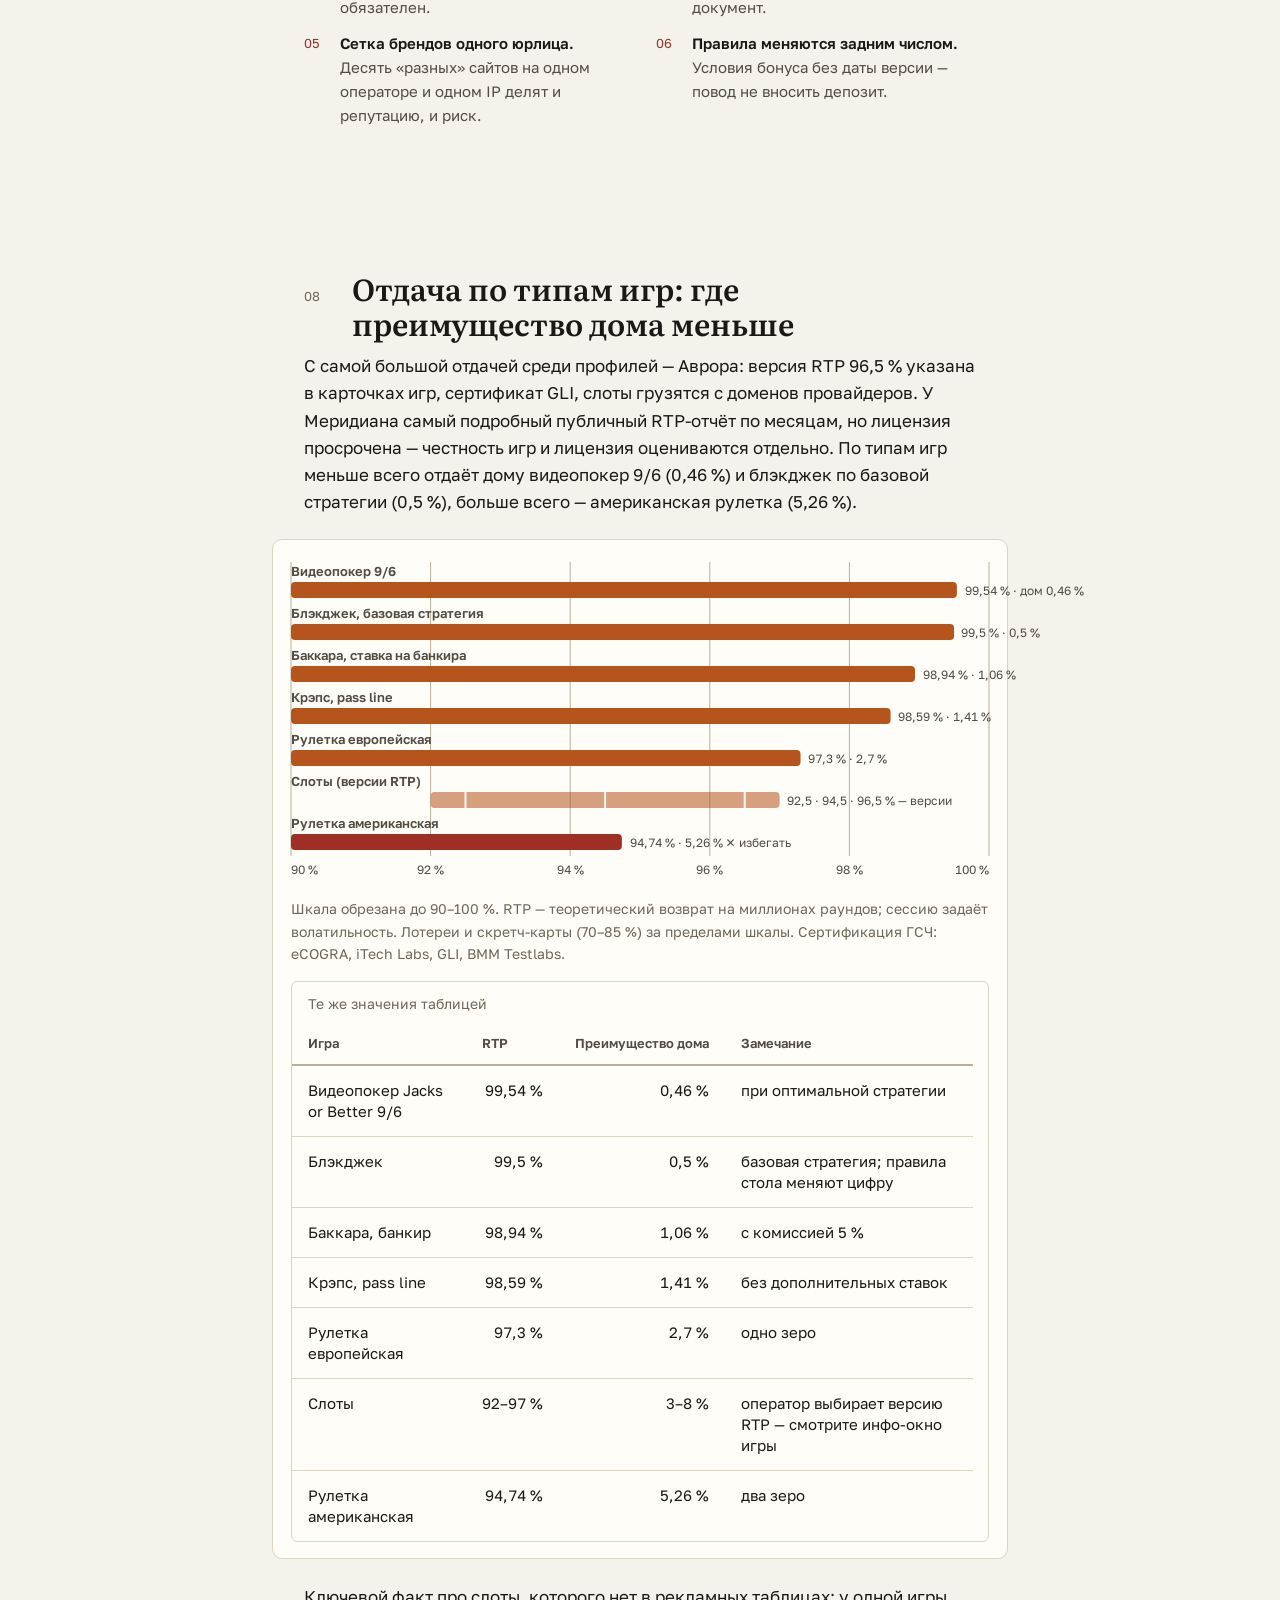
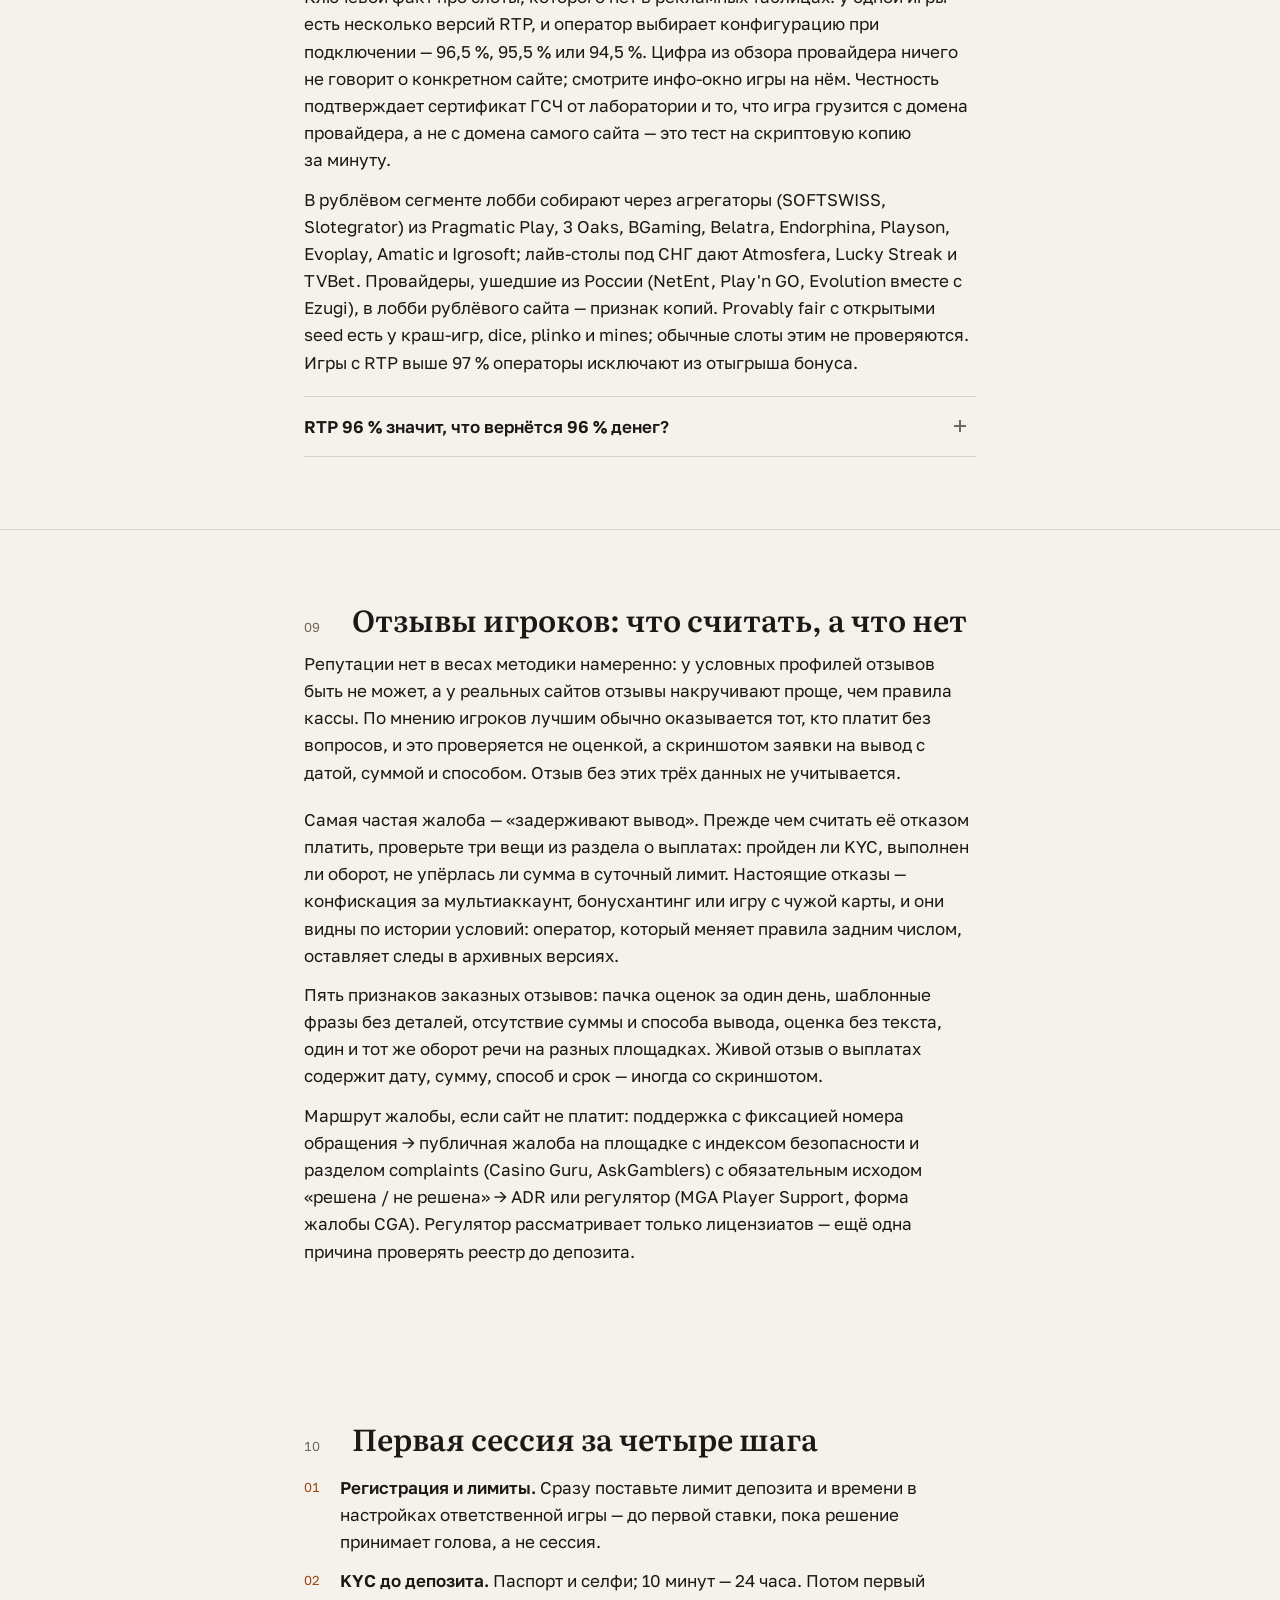
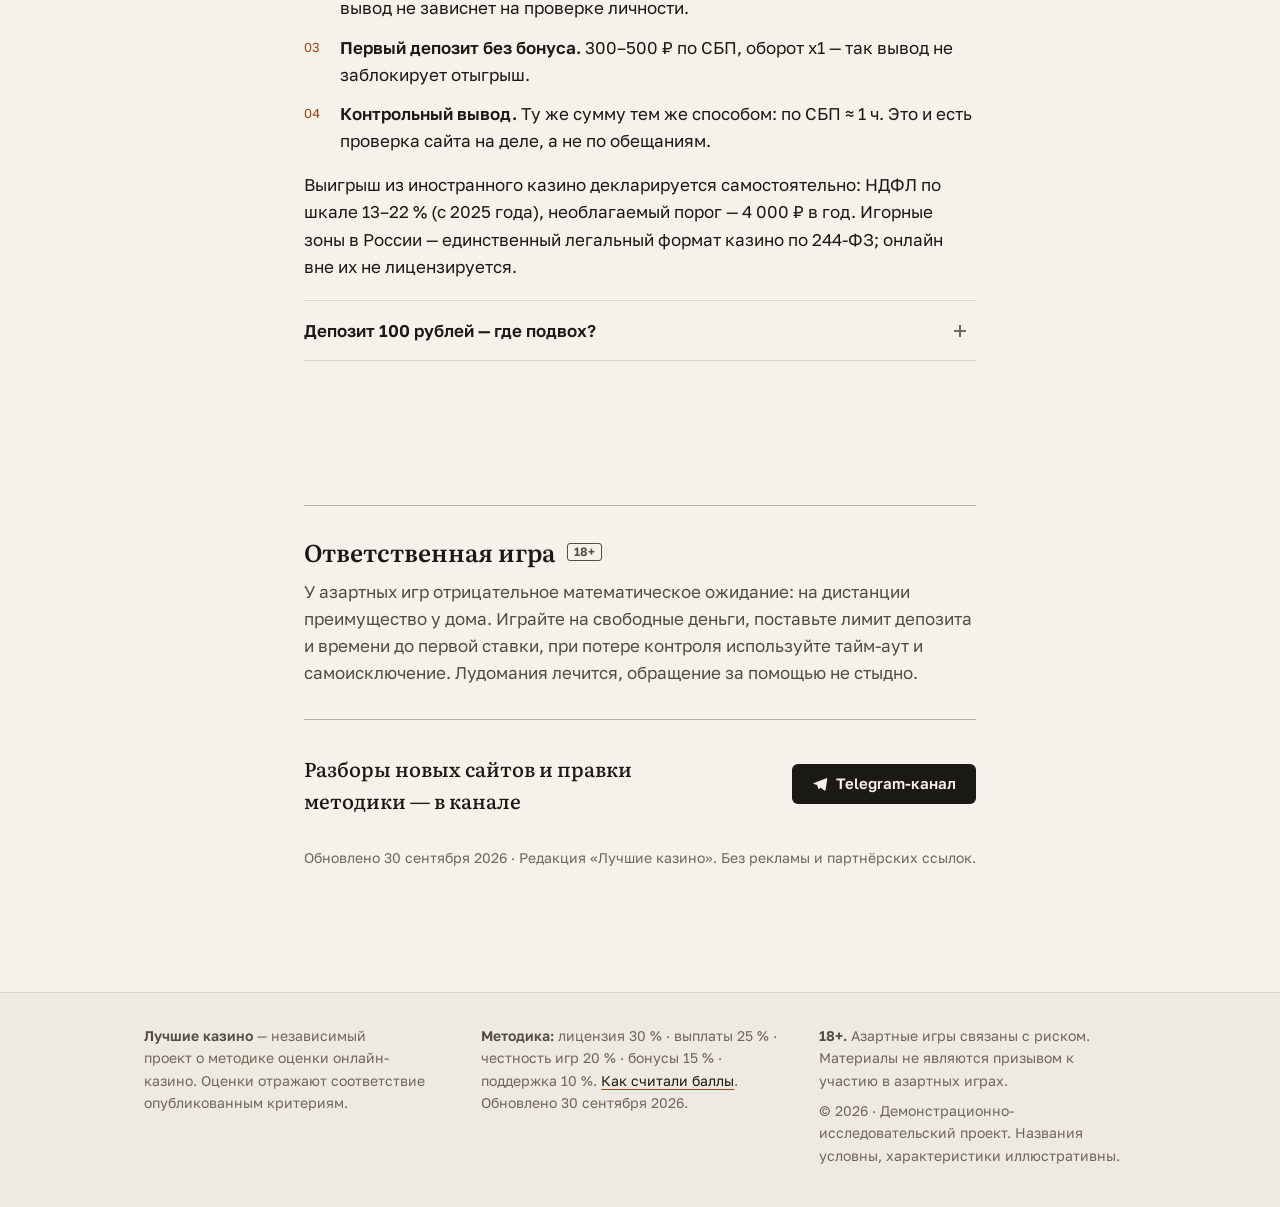
==== commit 01ed4dd4: "Пересборка под ядро кластера «лучшее казино»: интент-первая страница, медиа, дизайн-система Живое яд" ====
--- a/index.html
+++ b/index.html
@@ -1,277 +1,747 @@
-<!DOCTYPE html>
+<!doctype html>
 <html lang="ru">
 <head>
 <meta charset="utf-8">
-<!-- mobile-first: Яндекс учитывает мобильную версию (Вега 2.0) -->
-<meta name="viewport" content="width=device-width, initial-scale=1">
-<!-- title ≠ H1: title цепляет клик в выдаче (CTR), H1 раскрывает суть страницы -->
-<title>Лучшее онлайн-казино 2027 — честный рейтинг по лицензии и выплатам</title>
-<meta name="description" content="Как выбрать лучшее онлайн-казино в 2027 году: разбираем лицензию, скорость вывода, отдачу игр и условия бонусов. Независимая методика оценки без рекламы и партнёрских ссылок.">
+<meta name="viewport" content="width=device-width, initial-scale=1, viewport-fit=cover">
+<meta name="color-scheme" content="light dark">
+<title>Лучшие онлайн казино 2026 — рейтинг на реальные деньги с выводом</title>
+<meta name="description" content="Рейтинг лучших онлайн казино 2026 для игроков из России: как читать лицензию по реестру, сроки вывода на карту и по СБП, вейджер без ловушек и отдача игр. Расчётные примеры, без партнёрских ссылок.">
 <link rel="canonical" href="https://luchshie-casino.github.io/">
 <meta name="robots" content="index, follow, max-image-preview:large">
-<meta name="theme-color" content="#0e1a2b">
-<meta property="og:type" content="website">
-<meta property="og:title" content="Лучшее онлайн-казино 2027 — честный рейтинг по лицензии и выплатам">
-<meta property="og:description" content="Независимая методика оценки онлайн-казино: лицензия, выплаты, отдача, бонусы.">
+<meta property="og:type" content="article">
+<meta property="og:title" content="Лучшие онлайн казино 2026: сравнение касс, лицензий и выплат">
+<meta property="og:description" content="Рейтинг на реальные деньги для России: сроки вывода по СБП и карте, минимальный депозит, вейджер и проверка лицензии по реестру">
 <meta property="og:url" content="https://luchshie-casino.github.io/">
 <meta property="og:locale" content="ru_RU">
-<link rel="icon" href="/assets/logo.svg" type="image/svg+xml">
-<link rel="stylesheet" href="/assets/styles.css">
-<!-- Граф разметки: эмитим типы, которые точно совпадают с видимым DOM (иначе фильтр за спам в микроразметке). Никаких фейковых Review/звёзд. -->
+<link rel="icon" href="/favicon.svg" type="image/svg+xml">
+<link rel="preconnect" href="https://fonts.googleapis.com">
+<link rel="preconnect" href="https://fonts.gstatic.com" crossorigin>
+<link rel="stylesheet" href="https://fonts.googleapis.com/css2?family=Literata:opsz,wght@7..72,400..700&family=Golos+Text:wght@400..700&display=swap">
+<style>
+:root{
+  --paper:#f5f2ec;--surface:#fffdf8;--surface-2:#eeeae1;--elevate:#ffffff;
+  --ink:#1b1916;--ink-2:#524c43;--ink-3:#6f6759;--line:#dbd5c8;--line-2:#b8af9e;
+  --accent:#9c4716;--accent-fill:#b5551d;--accent-soft:#f3e2d4;--on-accent:#fff6ee;
+  --good:#2d7561;--good-soft:#dcebe3;--bad:#9f2f24;--bad-soft:#f4dfdb;--warn:#8a6414;--warn-soft:#f1e8cf;
+  --selection:#f3e2d4;--bar-muted:#d9d3c7;
+  --b1:#9a6d12;--b2:#2a78d6;--b3:#1baf7a;--b4:#eb6834;--b5:#4a3aa7;
+  --focus:var(--accent);--focus-ring:color-mix(in srgb,var(--accent) 28%,transparent);
+  --font-display:"Literata","Iowan Old Style","PT Serif",Georgia,serif;
+  --font-text:"Golos Text","Segoe UI",Roboto,system-ui,sans-serif;
+  --fs-display:clamp(2.125rem,1.45rem + 2.9vw,3.25rem);--fs-h2:clamp(1.5rem,1.25rem + 1.1vw,1.875rem);
+  --fs-h3:1.1875rem;--fs-lead:clamp(1.0625rem,1rem + .4vw,1.1875rem);--fs-body:1.0625rem;--fs-ui:.9375rem;--fs-small:.875rem;--fs-micro:.75rem;
+  --fs-figure:clamp(1.5rem,1.2rem + 1vw,1.875rem);
+  --s-1:4px;--s-2:8px;--s-3:12px;--s-4:16px;--s-5:20px;--s-6:24px;--s-8:32px;--s-10:40px;--s-12:48px;--s-16:64px;
+  --gutter:clamp(16px,4vw,24px);--section:clamp(40px,6vw,72px);
+  --wrap-prose:720px;--wrap-wide:1040px;--wrap-hero:860px;
+  --r-1:3px;--r-2:6px;--r-3:10px;--r-4:14px;
+  --e-1:0 1px 0 rgba(27,25,22,.05),0 1px 2px rgba(27,25,22,.06);
+  --e-2:0 2px 6px rgba(27,25,22,.08),0 12px 24px -12px rgba(27,25,22,.18);
+  --e-3:0 0 0 1px var(--line-2),0 24px 40px -28px rgba(27,25,22,.30);
+  --ease-out:cubic-bezier(.22,1,.36,1);--ease-spring:cubic-bezier(.34,1.56,.64,1);--ease-in-out:cubic-bezier(.65,0,.35,1);
+  --d-1:120ms;--d-2:200ms;--d-3:320ms;--d-4:480ms;
+}
+@media (prefers-color-scheme:dark){:root:not([data-theme="light"]){
+  --paper:#161412;--surface:#1d1a17;--surface-2:#252118;--elevate:#2a2521;
+  --ink:#ece6da;--ink-2:#b6ac9c;--ink-3:#928878;--line:#332d26;--line-2:#4d4439;
+  --accent:#d9895a;--accent-fill:#c7703f;--accent-soft:#3a2a1f;--on-accent:#1b1310;
+  --good:#6fbfa5;--good-soft:#1d332c;--bad:#e3796c;--bad-soft:#3a201c;--warn:#d6a542;--warn-soft:#352c17;
+  --selection:#3a2a1f;--bar-muted:#3a332b;
+  --b1:#c98500;--b2:#3987e5;--b3:#199e70;--b4:#d95926;--b5:#9085e9;
+  --e-1:inset 0 1px 0 rgba(255,255,255,.04),0 1px 2px rgba(0,0,0,.4);
+  --e-2:0 2px 8px rgba(0,0,0,.5),0 16px 32px -16px rgba(0,0,0,.6);
+  --e-3:0 0 0 1px var(--line-2),inset 0 1px 0 rgba(255,255,255,.05),0 28px 48px -28px rgba(0,0,0,.7);
+  color-scheme:dark;}}
+:root[data-theme="dark"]{
+  --paper:#161412;--surface:#1d1a17;--surface-2:#252118;--elevate:#2a2521;
+  --ink:#ece6da;--ink-2:#b6ac9c;--ink-3:#928878;--line:#332d26;--line-2:#4d4439;
+  --accent:#d9895a;--accent-fill:#c7703f;--accent-soft:#3a2a1f;--on-accent:#1b1310;
+  --good:#6fbfa5;--good-soft:#1d332c;--bad:#e3796c;--bad-soft:#3a201c;--warn:#d6a542;--warn-soft:#352c17;
+  --selection:#3a2a1f;--bar-muted:#3a332b;
+  --b1:#c98500;--b2:#3987e5;--b3:#199e70;--b4:#d95926;--b5:#9085e9;
+  --e-1:inset 0 1px 0 rgba(255,255,255,.04),0 1px 2px rgba(0,0,0,.4);
+  --e-2:0 2px 8px rgba(0,0,0,.5),0 16px 32px -16px rgba(0,0,0,.6);
+  --e-3:0 0 0 1px var(--line-2),inset 0 1px 0 rgba(255,255,255,.05),0 28px 48px -28px rgba(0,0,0,.7);
+  color-scheme:dark;}
+
+*{box-sizing:border-box}
+html{scroll-behavior:smooth}
+body{margin:0;background:var(--paper);color:var(--ink);font:400 var(--fs-body)/1.6 var(--font-text);-webkit-font-smoothing:antialiased;hyphens:auto}
+p{margin:0 0 var(--s-3);text-wrap:pretty}
+h1,h2,h3{font-family:var(--font-display);text-wrap:balance;margin:0}
+h1{font-size:var(--fs-display);line-height:1.05;letter-spacing:-.012em;font-weight:600;font-variation-settings:"opsz" 60;max-inline-size:18ch}
+h2{font-size:var(--fs-h2);line-height:1.15;font-weight:600;font-variation-settings:"opsz" 36}
+h3{font-family:var(--font-text);font-size:var(--fs-h3);line-height:1.3;font-weight:600;margin:var(--s-8) 0 var(--s-2)}
+a{color:var(--ink);text-decoration:underline;text-decoration-color:var(--accent);text-decoration-thickness:1px;text-underline-offset:3px;transition:color var(--d-1) var(--ease-out),text-decoration-thickness var(--d-1) var(--ease-out)}
+a:hover{color:var(--accent);text-decoration-thickness:2px}
+:focus-visible{outline:2px solid var(--focus);outline-offset:2px;box-shadow:0 0 0 5px var(--focus-ring)}
+::selection{background:var(--selection);color:var(--ink)}
+.num{font-variant-numeric:tabular-nums;font-feature-settings:"tnum" 1,"zero" 1}
+.wrap{max-width:var(--wrap-prose);margin-inline:auto;padding-inline:var(--gutter)}
+.wide{max-width:var(--wrap-wide);margin-inline:auto;padding-inline:var(--gutter)}
+.hero-wrap{max-width:var(--wrap-hero);margin-inline:auto;padding-inline:var(--gutter)}
+section[id]{scroll-margin-top:72px}
+.mono{vertical-align:-6px;margin-right:.4rem;border-radius:7px;flex:none}
+.muted{color:var(--ink-2)}.faint{color:var(--ink-3)}
+.small{font-size:var(--fs-small);line-height:1.45}
+.micro{font-size:var(--fs-micro);line-height:1.3;letter-spacing:.02em}
+
+/* шапка */
+.top{position:sticky;top:0;z-index:40;height:56px;background:var(--paper);border-bottom:1px solid var(--line);transition:box-shadow var(--d-2) var(--ease-out)}
+.top.is-scrolled{box-shadow:var(--e-2)}
+.top .wide{height:100%;display:flex;align-items:center;justify-content:space-between;gap:var(--s-5)}
+.wordmark{font-family:var(--font-display);font-weight:600;font-size:18px;text-decoration:none;color:var(--ink);white-space:nowrap}
+.wordmark:hover{color:var(--ink);text-decoration:none}
+.top nav{display:flex;gap:var(--s-5);font-size:14px;font-weight:500;overflow-x:auto;white-space:nowrap;scrollbar-width:none;
+  mask-image:linear-gradient(90deg,transparent,#000 16px,#000 calc(100% - 16px),transparent)}
+.top nav::-webkit-scrollbar{display:none}
+.top nav a{color:var(--ink-2);text-decoration:none;padding-block:4px}
+.top nav a:hover{color:var(--ink)}
+.top nav a[aria-current="true"]{text-decoration:underline;text-decoration-thickness:2px;text-decoration-color:var(--accent);text-underline-offset:6px}
+
+/* hero */
+.hero{padding-block:var(--s-12) var(--s-10)}
+.dateline{font-size:var(--fs-small);color:var(--ink-3);margin-bottom:var(--s-2)}
+.hero h1{margin:var(--s-2) 0 var(--s-3)}
+.lead{font-size:var(--fs-lead);line-height:1.5;color:var(--ink-2);max-inline-size:58ch;margin-bottom:var(--s-6)}
+.pick{display:grid;grid-template-columns:64px 1fr;gap:var(--s-5);background:var(--elevate);border:1px solid var(--line-2);border-radius:var(--r-4);padding:var(--s-6) 28px;box-shadow:var(--e-3)}
+.pick .rank{font-family:var(--font-display);font-weight:500;font-size:48px;line-height:1;color:var(--accent);font-variant-numeric:tabular-nums}
+.stamp{display:inline-block;font-size:var(--fs-micro);font-weight:600;letter-spacing:.02em;border:1px solid var(--accent);color:var(--accent);border-radius:var(--r-1);padding:2px 8px}
+.pick h2{font-size:26px;margin:var(--s-2) 0 var(--s-1);display:flex;align-items:center;gap:var(--s-2);flex-wrap:wrap}
+.pick h2 .tag{font-family:var(--font-text);font-size:var(--fs-micro);font-weight:500;color:var(--ink-3);letter-spacing:.02em}
+.facts{display:grid;grid-template-columns:repeat(4,1fr);gap:var(--s-3) var(--s-5);margin:var(--s-4) 0}
+.facts div{margin:0}
+.facts dt{font-size:var(--fs-micro);color:var(--ink-3);margin-bottom:2px}
+.facts dd{margin:0;font-size:var(--fs-ui);font-weight:600;font-variant-numeric:tabular-nums}
+.pick p{font-size:var(--fs-ui);color:var(--ink-2);margin-bottom:var(--s-2)}
+@media (max-width:640px){.pick{grid-template-columns:1fr;padding:var(--s-5)}.pick .rank{font-size:36px}.facts{grid-template-columns:1fr 1fr}}
+
+/* секции */
+.block{padding-block:var(--section)}
+.block + .block.rule{border-top:1px solid var(--line)}
+.h2row{display:grid;grid-template-columns:40px 1fr;align-items:baseline;gap:var(--s-2);margin-bottom:var(--s-3)}
+.h2row .idx{font-size:13px;color:var(--ink-3);font-variant-numeric:tabular-nums}
+@media (max-width:720px){.h2row{grid-template-columns:1fr}.h2row .idx{margin-bottom:-4px}}
+.sub{color:var(--ink-2);max-inline-size:64ch;margin-bottom:var(--s-5)}
+.prose{max-inline-size:66ch}
+.prose p{margin-bottom:var(--s-3)}
+.answer{font-size:var(--fs-body);margin-bottom:var(--s-5)}
+.answer strong{font-weight:600}
+
+/* чипы */
+.chiplabel{font-size:var(--fs-small);color:var(--ink-3);margin-bottom:var(--s-2)}
+.chips{display:flex;gap:var(--s-2);flex-wrap:wrap;margin-bottom:var(--s-4)}
+@media (max-width:640px){.chips{flex-wrap:nowrap;overflow-x:auto;scroll-snap-type:x proximity;padding-bottom:4px;scrollbar-width:none;mask-image:linear-gradient(90deg,#000 calc(100% - 24px),transparent)}.chips::-webkit-scrollbar{display:none}.chip{scroll-snap-align:start}}
+.chip{font:500 var(--fs-ui)/1.4 var(--font-text);padding:7px 12px;min-height:36px;border-radius:var(--r-2);border:1px solid var(--line-2);background:var(--surface);color:var(--ink-2);cursor:pointer;white-space:nowrap;display:inline-flex;align-items:center;gap:6px;
+  transition:background-color var(--d-1) var(--ease-out),border-color var(--d-1) var(--ease-out),color var(--d-1) var(--ease-out),transform var(--d-2) var(--ease-spring)}
+.chip:hover{border-color:var(--ink);color:var(--ink)}
+.chip:active{transform:scale(.96)}
+.chip[aria-pressed="true"]{background:var(--ink);color:var(--paper);border-color:var(--ink)}
+.chip .n{font-size:var(--fs-micro);color:var(--ink-3);font-variant-numeric:tabular-nums}
+.chip[aria-pressed="true"] .n{color:var(--paper);opacity:.7}
+.count{font-size:var(--fs-small);color:var(--ink-3);min-height:1.4em;margin-bottom:var(--s-3)}
+
+/* таблицы */
+.tw{border:1px solid var(--line);border-radius:var(--r-3);overflow-x:auto;scrollbar-gutter:stable;background:var(--surface)}
+.tw.main{box-shadow:var(--e-1)}
+table{border-collapse:collapse;width:100%;font-size:var(--fs-ui);line-height:1.4}
+table.cmp{min-width:760px}
+caption{caption-side:top;text-align:left;font-size:var(--fs-small);color:var(--ink-3);padding:var(--s-3) var(--s-4) var(--s-2)}
+thead th{font-size:13px;font-weight:600;color:var(--ink-2);text-align:left;padding:var(--s-3) var(--s-4);border-bottom:2px solid var(--line-2);background:var(--surface);position:sticky;top:0;z-index:1;white-space:nowrap}
+thead th[data-sort]{cursor:pointer}
+thead th[data-sort]:hover{color:var(--ink)}
+thead th[aria-sort="ascending"]::after{content:" ↑";color:var(--ink-3);font-size:10px}
+thead th[aria-sort="descending"]::after{content:" ↓";color:var(--ink-3);font-size:10px}
+tbody td{padding:14px var(--s-4);border-top:1px solid var(--line);vertical-align:top}
+tbody tr:first-child td{border-top:0}
+tbody tr:hover td{background:var(--surface-2);transition:background-color var(--d-1) var(--ease-out)}
+tbody tr[hidden]{display:none}
+tbody tr{animation:rowin var(--d-2) var(--ease-out) both}
+@keyframes rowin{from{opacity:0}to{opacity:1}}
+table.cmp td:first-child,table.cmp th:first-child{position:sticky;left:0;background:var(--surface);box-shadow:1px 0 0 var(--line);z-index:1}
+table.cmp tbody tr:hover td:first-child{background:var(--surface-2)}
+td.r{text-align:right;font-variant-numeric:tabular-nums;white-space:nowrap}
+.name{font-weight:600;font-size:16px;color:var(--ink);display:flex;align-items:center;white-space:nowrap}
+.name .i{font-size:13px;color:var(--ink-3);font-variant-numeric:tabular-nums;margin-right:6px;font-weight:400}
+.two{display:block}
+.two .m{display:block}
+.two .t{display:block;font-size:13px;color:var(--good);font-variant-numeric:tabular-nums}
+.two .t.slow{color:var(--ink-3)}
+.wbar{display:block;height:4px;border-radius:2px;background:var(--line);margin-top:6px;overflow:hidden;max-width:110px}
+.wbar i{display:block;height:100%;background:var(--good)}
+.wbar.w i{background:var(--warn)}
+.who{display:flex;gap:4px;flex-wrap:wrap}
+.who span{font-size:var(--fs-micro);font-weight:500;border-radius:var(--r-1);background:var(--surface-2);border:1px solid var(--line);color:var(--ink-2);padding:2px 6px;white-space:nowrap}
+.flag{color:var(--bad);font-weight:600;font-size:13px}
+table.sat{min-width:520px}
+.tw.sat{box-shadow:none}
+
+/* персоны — гроссбух */
+.ledger{display:grid;grid-template-columns:repeat(2,1fr);gap:1px;background:var(--line);border:1px solid var(--line);border-radius:var(--r-3);overflow:hidden}
+@media (min-width:900px){.ledger{grid-template-columns:repeat(4,1fr)}}
+.ledger a,.ledger div.c{display:block;background:var(--surface);padding:var(--s-5) 22px;text-decoration:none;color:inherit;transition:background-color var(--d-1) var(--ease-out)}
+.ledger a:hover{background:var(--surface-2);color:inherit}
+.ledger .i{font-size:var(--fs-micro);color:var(--ink-3);font-variant-numeric:tabular-nums}
+.ledger h3{font-family:var(--font-text);font-size:17px;margin:4px 0 6px}
+.ledger .pk{font-family:var(--font-display);font-weight:500;font-size:20px;color:var(--accent);display:flex;align-items:center;gap:6px}
+.ledger .pk .tag{font-family:var(--font-text);font-size:var(--fs-micro);color:var(--ink-3);font-weight:400}
+.ledger .f{font-size:13px;color:var(--ink-2);font-variant-numeric:tabular-nums;margin:6px 0}
+.ledger p{font-size:var(--fs-ui);color:var(--ink-2);line-height:1.5;margin:0}
+
+/* фигуры */
+figure.viz{margin:var(--s-6) 0;background:var(--surface);border:1px solid var(--line);border-radius:var(--r-3);padding:var(--s-4) 18px}
+@media (min-width:900px){figure.viz{margin-inline:-32px}}
+figure.viz svg{display:block;max-width:100%;overflow:visible}
+figure.viz svg text{font-family:var(--font-text);fill:var(--ink-2)}
+figure.viz figcaption{font-size:var(--fs-small);color:var(--ink-3);margin-top:var(--s-3)}
+figure.viz .tw{margin-top:var(--s-4);border-radius:var(--r-2)}
+.legend{display:flex;gap:var(--s-4);flex-wrap:wrap;font-size:13px;color:var(--ink-2);margin-top:var(--s-3)}
+.legend span{display:inline-flex;align-items:center}
+.legend .mono{width:16px;height:16px;vertical-align:-3px;margin-right:6px}
+
+/* калькулятор */
+.flow{display:grid;gap:var(--s-2);max-width:440px}
+.flow .step{background:var(--surface-2);border:1px solid var(--line);border-radius:var(--r-3);padding:var(--s-3) var(--s-4);display:grid;grid-template-columns:1fr auto;align-items:center;gap:var(--s-3)}
+.flow .step dt{font-size:13px;color:var(--ink-3);margin:0}
+.flow .step dd{margin:0;font-family:var(--font-display);font-weight:500;font-size:var(--fs-figure);font-variant-numeric:tabular-nums;color:var(--ink)}
+.flow .step.bad dd{color:var(--bad)}
+.flow .arrow{text-align:center;color:var(--ink-3);line-height:1;font-size:14px}
+.calc{display:grid;gap:var(--s-3);margin:var(--s-4) 0;padding:var(--s-4);border:1px solid var(--line);border-radius:var(--r-3);background:var(--surface)}
+.calc label{display:grid;grid-template-columns:1fr auto;gap:var(--s-2);font-size:var(--fs-small);color:var(--ink-2);align-items:center}
+.calc input[type=range]{width:100%;grid-column:1/-1;accent-color:var(--accent)}
+.calc output{font-variant-numeric:tabular-nums;font-weight:600;color:var(--ink)}
+.calc fieldset{border:0;padding:0;margin:0;display:flex;gap:var(--s-3);flex-wrap:wrap;font-size:var(--fs-small)}
+.calc legend{font-size:var(--fs-small);color:var(--ink-2);padding:0;margin-bottom:4px}
+.verdict{font-weight:600}
+.verdict.bad{color:var(--bad)}.verdict.ok{color:var(--good)}
+
+/* списки */
+ol.steps{padding-left:0;list-style:none;counter-reset:s;display:grid;gap:var(--s-3);max-inline-size:66ch}
+ol.steps li{counter-increment:s;display:grid;grid-template-columns:28px 1fr;gap:var(--s-2)}
+ol.steps li::before{content:counter(s,decimal-leading-zero);font-size:13px;color:var(--accent);font-variant-numeric:tabular-nums;padding-top:3px}
+ol.steps b{font-weight:600}
+ul.flags{list-style:none;padding:0;margin:var(--s-3) 0 0;display:grid;gap:var(--s-3) var(--s-8);counter-reset:f}
+@media (min-width:720px){ul.flags{grid-template-columns:1fr 1fr}}
+ul.flags li{counter-increment:f;display:grid;grid-template-columns:28px 1fr;gap:var(--s-2);font-size:var(--fs-ui);color:var(--ink-2)}
+ul.flags li::before{content:counter(f,decimal-leading-zero);font-size:13px;color:var(--bad);font-variant-numeric:tabular-nums;padding-top:2px}
+ul.flags b{color:var(--ink);font-weight:600}
+ul.plain{padding-left:1.1em;margin:0 0 var(--s-3);max-inline-size:66ch}
+ul.plain li{margin-bottom:4px}
+
+/* details */
+.faq{border-top:1px solid var(--line);max-inline-size:66ch;margin-top:var(--s-5)}
+details{border-bottom:1px solid var(--line)}
+summary{list-style:none;cursor:pointer;font-weight:600;font-size:17px;padding:var(--s-4) 0;display:grid;grid-template-columns:1fr 24px;gap:var(--s-4);align-items:center;transition:color var(--d-1) var(--ease-out)}
+summary::-webkit-details-marker{display:none}
+summary:hover{color:var(--accent)}
+summary:focus-visible{outline-offset:-2px}
+summary .pl{width:16px;height:16px;stroke:var(--ink-3);stroke-width:2;fill:none;transition:transform var(--d-3) var(--ease-spring),stroke var(--d-1)}
+details[open] summary .pl{transform:rotate(45deg);stroke:var(--accent)}
+details .body{padding-bottom:var(--s-5);color:var(--ink-2);font-size:16px;line-height:1.6;max-inline-size:66ch}
+details .body p{margin-bottom:var(--s-2)}
+
+/* care, cta, footer */
+.care{border-top:1px solid var(--line-2);padding-top:var(--s-8)}
+.care h2{font-size:24px;display:flex;align-items:center;gap:var(--s-3)}
+.age{font-family:var(--font-text);font-size:var(--fs-micro);font-weight:600;border:1px solid var(--ink-2);border-radius:var(--r-1);padding:1px 6px;color:var(--ink-2)}
+.cta{border-top:1px solid var(--line-2);padding-block:var(--s-8);display:flex;flex-wrap:wrap;gap:var(--s-4);align-items:center;justify-content:space-between;margin-top:var(--s-8)}
+.cta .t{font-family:var(--font-display);font-weight:500;font-size:20px;max-inline-size:36ch}
+.btn{display:inline-flex;align-items:center;gap:8px;font:600 var(--fs-ui)/1 var(--font-text);padding:12px 20px;border-radius:var(--r-2);background:var(--ink);color:var(--paper);text-decoration:none;white-space:nowrap;
+  transition:background-color var(--d-1) var(--ease-out),color var(--d-1) var(--ease-out),transform var(--d-2) var(--ease-spring)}
+.btn:hover{background:var(--accent-fill);color:var(--on-accent);text-decoration:none}
+.btn:active{transform:scale(.98)}
+.btn svg{width:16px;height:16px;fill:currentColor}
+footer{background:var(--surface-2);border-top:1px solid var(--line);padding-block:var(--s-8);font-size:var(--fs-small);color:var(--ink-3);margin-top:var(--s-10)}
+footer .wide{display:grid;gap:var(--s-5)}
+@media (min-width:720px){footer .wide{grid-template-columns:1fr 1fr 1fr}}
+footer p{margin-bottom:var(--s-2)}
+footer b{color:var(--ink-2);font-weight:600}
+@media (prefers-reduced-motion:reduce){*{transition-duration:1ms!important;animation-duration:1ms!important}.chip:active,.btn:active{transform:none}html{scroll-behavior:auto}}
+</style>
 <script type="application/ld+json">
-{
-  "@context": "https://schema.org",
-  "@graph": [
-    {
-      "@type": "WebSite",
-      "@id": "https://luchshie-casino.github.io/#website",
-      "url": "https://luchshie-casino.github.io/",
-      "name": "Лучшие Казино — независимая методика оценки",
-      "inLanguage": "ru",
-      "publisher": { "@id": "https://luchshie-casino.github.io/#org" },
-      "potentialAction": {
-        "@type": "SearchAction",
-        "target": "https://luchshie-casino.github.io/?q={search_term_string}",
-        "query-input": "required name=search_term_string"
-      }
-    },
-    {
-      "@type": "Organization",
-      "@id": "https://luchshie-casino.github.io/#org",
-      "name": "Редакция «Лучшие Казино»",
-      "url": "https://luchshie-casino.github.io/",
-      "logo": {
-        "@type": "ImageObject",
-        "url": "https://luchshie-casino.github.io/assets/logo.svg"
-      },
-      "description": "Независимый информационный проект: методика оценки онлайн-казино по лицензии, выплатам и честности игр. Без рекламы и партнёрских ссылок."
-    },
-    {
-      "@type": "WebPage",
-      "@id": "https://luchshie-casino.github.io/#webpage",
-      "url": "https://luchshie-casino.github.io/",
-      "name": "Лучшее онлайн-казино 2027: как выбрать площадку по лицензии и выплатам",
-      "isPartOf": { "@id": "https://luchshie-casino.github.io/#website" },
-      "inLanguage": "ru",
-      "datePublished": "2026-09-30",
-      "dateModified": "2026-09-30",
-      "author": { "@id": "https://luchshie-casino.github.io/#author" },
-      "publisher": { "@id": "https://luchshie-casino.github.io/#org" },
-      "breadcrumb": { "@id": "https://luchshie-casino.github.io/#breadcrumb" }
-    },
-    {
-      "@type": "Person",
-      "@id": "https://luchshie-casino.github.io/#author",
-      "name": "Редакция проекта",
-      "description": "Аналитики, которые сверяют реестры лицензий и условия вывода. Материалы не являются рекламой азартных игр.",
-      "knowsAbout": ["лицензирование онлайн-казино", "платёжные системы", "генераторы случайных чисел", "ответственная игра"]
-    },
-    {
-      "@type": "BreadcrumbList",
-      "@id": "https://luchshie-casino.github.io/#breadcrumb",
-      "itemListElement": [
-        { "@type": "ListItem", "position": 1, "name": "Главная", "item": "https://luchshie-casino.github.io/" },
-        { "@type": "ListItem", "position": 2, "name": "Лучшее казино 2027" }
-      ]
-    },
-    {
-      "@type": "ItemList",
-      "@id": "https://luchshie-casino.github.io/#rating",
-      "name": "Рейтинг площадок по методике редакции",
-      "itemListOrder": "https://schema.org/ItemListOrderDescending",
-      "numberOfItems": 5,
-      "itemListElement": [
-        { "@type": "ListItem", "position": 1, "name": "Аврора" },
-        { "@type": "ListItem", "position": 2, "name": "Норд" },
-        { "@type": "ListItem", "position": 3, "name": "Оникс" },
-        { "@type": "ListItem", "position": 4, "name": "Гелиос" },
-        { "@type": "ListItem", "position": 5, "name": "Вертекс" }
-      ]
-    },
-    {
-      "@type": "FAQPage",
-      "@id": "https://luchshie-casino.github.io/#faq",
-      "mainEntity": [
-        {
-          "@type": "Question",
-          "name": "Как понять, что у онлайн-казино настоящая лицензия?",
-          "acceptedAnswer": { "@type": "Answer", "text": "Проверьте номер лицензии в публичном реестре регулятора (например, Кюрасао или MGA): кликабельная печать на сайте должна вести на страницу реестра, а не на картинку. Совпадают ли юрлицо и домен — тоже показатель." }
-        },
-        {
-          "@type": "Question",
-          "name": "Почему вывод денег иногда задерживают?",
-          "acceptedAnswer": { "@type": "Answer", "text": "Чаще всего из-за непройденной верификации (KYC) или невыполненного отыгрыша бонуса. Пройдите проверку документов заранее и читайте условия вейджера до депозита." }
-        },
-        {
-          "@type": "Question",
-          "name": "Что важнее — размер бонуса или условия отыгрыша?",
-          "acceptedAnswer": { "@type": "Answer", "text": "Условия. Бонус ×200% с вейджером x60 и лимитом ставки обычно хуже скромного ×100% с x25. Смотрите множитель отыгрыша, срок и список игр, а не только процент." }
-        },
-        {
-          "@type": "Question",
-          "name": "Влияет ли RTP на реальный выигрыш?",
-          "acceptedAnswer": { "@type": "Answer", "text": "RTP — это теоретическая отдача на длинной дистанции, а не гарантия сессии. Слот с RTP 96–97% в среднем возвращает больше, чем с 92%, но краткосрочный результат определяет случайность." }
-        }
-      ]
-    }
-  ]
-}
+{"@context":"https://schema.org","@type":"Article","@id":"https://luchshie-casino.github.io/#page",
+ "headline":"Лучшие онлайн казино 2026: рейтинг на рубли с выводом на карту и СБП",
+ "description":"Рейтинг лучших онлайн казино 2026 для игроков из России: лицензия по реестру, сроки вывода на карту и по СБП, вейджер без ловушек и отдача игр. Расчётные примеры, без партнёрских ссылок.",
+ "inLanguage":"ru","datePublished":"2026-09-30","dateModified":"2026-09-30",
+ "author":{"@type":"Organization","name":"Редакция «Лучшие казино»"},
+ "publisher":{"@type":"Organization","name":"Лучшие казино"},
+ "mainEntityOfPage":"https://luchshie-casino.github.io/"}
+</script>
+<script type="application/ld+json">
+{"@context":"https://schema.org","@type":"HowTo","@id":"https://luchshie-casino.github.io/#howto-license",
+ "name":"Проверка лицензии онлайн казино по реестру регулятора за пять шагов",
+ "totalTime":"PT5M",
+ "step":[
+  {"@type":"HowToStep","position":1,"name":"Найти в футере три вещи","text":"Печать регулятора, номер лицензии и юрлицо оператора (N.V. — Кюрасао, Ltd — Мальта)."},
+  {"@type":"HowToStep","position":2,"name":"Открыть запись в реестре","text":"Печать должна вести на домен регулятора: Кюрасао — реестр Curaçao Gaming Authority, Мальта — MGA Licensee Register. Картинка, PDF или страница самого сайта не считаются."},
+  {"@type":"HowToStep","position":3,"name":"Сверить номер и статус","text":"Номер совпадает с футером, статус active, срок не истёк."},
+  {"@type":"HowToStep","position":4,"name":"Сверить оператора и домен","text":"Юрлицо в реестре равно юрлицу в футере, домен сайта есть в списке лицензии."},
+  {"@type":"HowToStep","position":5,"name":"Определить тип лицензии и записать дату","text":"Прямая лицензия CGA после реформы LOK или суб-лицензия старого мастера (1668/JAZ, 8048/JAZ, 5536/JAZ, 365/JAZ) — у суб-лицензий проверить переоформление. Перепроверять перед крупным депозитом."}
+ ]}
+</script>
+<script type="application/ld+json">
+{"@context":"https://schema.org","@type":"FAQPage","@id":"https://luchshie-casino.github.io/#faq",
+ "mainEntity":[
+  {"@type":"Question","name":"Почему задерживают вывод на карту, если выигрыш честный?","acceptedAnswer":{"@type":"Answer","text":"Три обычные причины: не пройдена верификация (KYC), не выполнен оборот депозита или бонуса, сработал суточный лимит вывода. Реальный отказ платить выглядит иначе: конфискация за мультиаккаунт или бонусхантинг, и его видно по истории правил. Пройдите KYC заранее и уточните лимиты до депозита."}},
+  {"@type":"Question","name":"RTP 96 % значит, что вернётся 96 % денег?","acceptedAnswer":{"@type":"Answer","text":"Нет. Это теоретический возврат на миллионах раундов, а не за вашу сессию. Краткосрочный результат задают волатильность и случайность. У одной игры бывает несколько версий RTP — оператор выбирает конфигурацию, смотрите инфо-окно игры на конкретном сайте."}},
+  {"@type":"Question","name":"Депозит 100 рублей — где подвох?","acceptedAnswer":{"@type":"Answer","text":"Подвох в минимальном выводе: он часто выше депозита (500–1 000 ₽), и мелкий выигрыш нельзя забрать. Бонус на минимальный депозит обычно не начисляется. До депозита сверьте три числа в правилах кассы: минимальный депозит, минимальный вывод, минимальная ставка."}},
+  {"@type":"Question","name":"Бонус 300 % выгоднее, чем 100 %?","acceptedAnswer":{"@type":"Answer","text":"Как правило нет. Выгоду определяет вейджер, вклад игр и максимальная выплата с бонуса (max cashout). Бонус 10 000 ₽ при вейджере x40 требует оборота 400 000 ₽, ожидаемая цена такого оборота на слоте с RTP 96 % — 16 000 ₽, итог отрицательный. Умеренный 100 % с x25 обходится дешевле."}}
+ ]}
 </script>
 </head>
 <body>
-<a class="skip" href="#main">К содержанию</a>
-
-<header class="site">
-  <a class="brand" href="/" aria-label="На главную">
-    <img src="/assets/logo.svg" width="32" height="32" alt="" aria-hidden="true">
-    <span>Лучшие Казино</span>
-  </a>
-  <!-- Внутренний силос: навигация ведёт на спицы-капсулы -->
-  <nav aria-label="Разделы">
-    <a href="/kak-vybrat-kazino/">Как выбирать</a>
-    <a href="/litsenziya-i-bezopasnost/">Лицензия</a>
-    <a href="/skorost-vyplat/">Выплаты</a>
-  </nav>
+
+<svg width="0" height="0" style="position:absolute" aria-hidden="true">
+  <symbol id="m-avrora" viewBox="0 0 40 40"><rect width="40" height="40" rx="10" fill="var(--b1)"/><path d="M8 32A12 12 0 0 1 32 32" fill="none" stroke="#fff" stroke-width="1.5" opacity=".55"/><text x="20" y="27" text-anchor="middle" font-family="Literata,Georgia,serif" font-weight="800" font-size="22" fill="#fff">А</text></symbol>
+  <symbol id="m-nord" viewBox="0 0 40 40"><rect width="40" height="40" rx="10" fill="var(--b2)"/><path d="M31 5l1.5 3 3 1.5-3 1.5-1.5 3-1.5-3-3-1.5 3-1.5z" fill="#fff" opacity=".7"/><text x="20" y="27" text-anchor="middle" font-family="Literata,Georgia,serif" font-weight="800" font-size="22" fill="#fff">Н</text></symbol>
+  <symbol id="m-oniks" viewBox="0 0 40 40"><rect width="40" height="40" rx="10" fill="var(--b3)"/><path d="M20 5l13 7.5v15L20 35 7 27.5v-15z" fill="none" stroke="#101720" stroke-width="1.5" opacity=".45"/><text x="20" y="27" text-anchor="middle" font-family="Literata,Georgia,serif" font-weight="800" font-size="22" fill="#101720">О</text></symbol>
+  <symbol id="m-gelios" viewBox="0 0 40 40"><rect width="40" height="40" rx="10" fill="var(--b4)"/><g stroke="#101720" stroke-width="1.5" opacity=".5"><path d="M20 3v3M20 34v3M3 20h3M34 20h3M8 8l2 2M30 30l2 2M8 32l2-2M30 10l2-2"/></g><text x="20" y="27" text-anchor="middle" font-family="Literata,Georgia,serif" font-weight="800" font-size="22" fill="#101720">Г</text></symbol>
+  <symbol id="m-verteks" viewBox="0 0 40 40"><rect width="40" height="40" rx="10" fill="var(--b5)"/><path d="M20 4l4 7h-8z" fill="#fff" opacity=".7"/><text x="20" y="29" text-anchor="middle" font-family="Literata,Georgia,serif" font-weight="800" font-size="22" fill="#fff">В</text></symbol>
+  <symbol id="m-kvarc" viewBox="0 0 40 40"><rect width="40" height="40" rx="10" fill="var(--surface-2)" stroke="var(--line-2)"/><text x="20" y="27" text-anchor="middle" font-family="Literata,Georgia,serif" font-weight="800" font-size="22" fill="var(--ink)">К</text></symbol>
+  <symbol id="m-ladoga" viewBox="0 0 40 40"><rect width="40" height="40" rx="10" fill="var(--surface-2)" stroke="var(--line-2)"/><text x="20" y="27" text-anchor="middle" font-family="Literata,Georgia,serif" font-weight="800" font-size="22" fill="var(--ink)">Л</text></symbol>
+  <symbol id="m-sirius" viewBox="0 0 40 40"><rect width="40" height="40" rx="10" fill="var(--surface-2)" stroke="var(--line-2)"/><text x="20" y="27" text-anchor="middle" font-family="Literata,Georgia,serif" font-weight="800" font-size="22" fill="var(--ink)">С</text></symbol>
+  <symbol id="m-meridian" viewBox="0 0 40 40"><rect width="40" height="40" rx="10" fill="var(--surface-2)" stroke="var(--line-2)"/><text x="20" y="27" text-anchor="middle" font-family="Literata,Georgia,serif" font-weight="800" font-size="22" fill="var(--ink)">М</text></symbol>
+  <symbol id="m-atlas" viewBox="0 0 40 40"><rect width="40" height="40" rx="10" fill="var(--surface-2)" stroke="var(--line-2)"/><text x="20" y="27" text-anchor="middle" font-family="Literata,Georgia,serif" font-weight="800" font-size="22" fill="var(--ink)">А</text><circle cx="31" cy="9" r="2.5" fill="var(--ink)"/></symbol>
+</svg>
+
+<header class="top" id="top">
+  <div class="wide">
+    <a class="wordmark" href="#top">Лучшие казино</a>
+    <nav aria-label="Разделы">
+      <a href="#compare">Сравнение</a><a href="#persona">Под вас</a><a href="#vyvod">Выплаты</a><a href="#rub">Рубли</a><a href="#bonus">Бонусы</a><a href="#trust">Лицензия</a><a href="#otdacha">Отдача</a><a href="#reviews">Отзывы</a>
+    </nav>
+  </div>
 </header>
 
-<main id="main">
-  <nav class="crumbs" aria-label="Хлебные крошки">
-    <a href="/">Главная</a> <span aria-hidden="true">/</span> <span>Лучшее казино 2027</span>
-  </nav>
-
-  <article>
-    <!-- Ровно один H1, содержит главный ключ+год, совпадает с интентом «как выбрать», не равен title дословно -->
-    <h1>Лучшее онлайн-казино 2027: как выбрать площадку и не потерять деньги</h1>
-
-    <p class="lead">Короткий ответ сразу, без воды: «лучшее» — это не то, где больше бонус, а то, где реальная лицензия, прозрачные условия вывода и сертифицированные игры. Ниже — методика, по которой мы сверяем площадки, и разбор каждого критерия, чтобы вы приняли решение сами. Проект независимый: рекламы и партнёрских ссылок здесь нет.</p>
-
-    <p class="meta">Обновлено: 30 сентября 2026 · Автор: редакция проекта · Материал носит информационный характер, 18+</p>
-
-    <!-- Капсула: методология/критерии = сигнал экспертности (E-E-A-T), прозрачность -->
-    <section aria-labelledby="h-method">
-      <h2 id="h-method">Как мы оцениваем казино: пять критериев</h2>
-      <p>Мы не ставим оценки «на глаз». Каждая площадка проходит по одному чек-листу, и вес критериев зафиксирован заранее. Это защищает от подгонки под нужный результат.</p>
-      <ol class="criteria">
-        <li><strong>Лицензия и юрлицо (30%).</strong> Номер в публичном реестре регулятора, совпадение компании и домена, отсутствие признаков клона.</li>
-        <li><strong>Выплаты (25%).</strong> Заявленные и реальные сроки, способы (карта, СБП, криптовалюта), лимиты, необходимость верификации.</li>
-        <li><strong>Честность игр (20%).</strong> Сертификация ГСЧ, наличие лицензированных провайдеров, публикация RTP.</li>
-        <li><strong>Бонусная политика (15%).</strong> Множитель отыгрыша (вейджер), срок, вклад игр, лимит ставки при активном бонусе.</li>
-        <li><strong>Поддержка и репутация (10%).</strong> Живой чат, скорость ответа, тон в спорных ситуациях, история жалоб.</li>
+<main>
+<section class="hero hero-wrap">
+  <p class="dateline num">Обновлено 30 сентября 2026 · Москва</p>
+  <h1>Лучшие онлайн казино 2026: рейтинг на рубли с выводом на карту</h1>
+  <p class="lead">Рейтинг для игроков из России и СНГ на сегодня. Надёжное — то, у чего номер лицензии находится в реестре регулятора, а регламент выплат прописан числами. Бонус считаем после этого. Профили в таблице — расчётные примеры методики, а не реклама конкретных сайтов интернета; партнёрских ссылок нет.</p>
+
+  <div class="pick" id="pick">
+    <div class="rank num">1</div>
+    <div>
+      <span class="stamp">Выбор редакции</span>
+      <h2><svg class="mono" width="28" height="28"><use href="#m-avrora"/></svg>Аврора <span class="tag">расчётный пример</span></h2>
+      <dl class="facts">
+        <div><dt>Лицензия</dt><dd>прямая, CGA (Кюрасао)</dd></div>
+        <div><dt>Вывод</dt><dd>СБП ≈ 1 ч · карта МИР</dd></div>
+        <div><dt>Мин. депозит</dt><dd>300 ₽</dd></div>
+        <div><dt>Вейджер</dt><dd>x25, non-sticky</dd></div>
+      </dl>
+      <p>Кому подходит: тем, кому важны предсказуемые выплаты на реальные деньги и бонус без ловушек — макс. ставка при бонусе 500 ₽, max cashout x10, вклад слотов 100 %.</p>
+      <p>Кому не подходит: хайроллеру — суточный лимит вывода 100 000 ₽ растягивает крупный выигрыш; смотрите Кварц и Норд. Альтернатива №2 по методике — Норд.</p>
+    </div>
+  </div>
+</section>
+
+<!-- ===== 01 СРАВНЕНИЕ ===== -->
+<section class="block rule" id="compare">
+  <div class="wide">
+    <div class="h2row"><span class="idx num">01</span><h2>Рейтинг онлайн казино 2026: как считали баллы</h2></div>
+    <p class="sub">Десять профилей оценены по одной методике с фиксированными весами: лицензия 30 %, выплаты 25 %, честность игр 20 %, бонусы 15 %, поддержка 10 %. Баллы взвешенные, звёзд нет. Отфильтруйте под свою задачу или отсортируйте по столбцу.</p>
+
+    <p class="chiplabel">Показать профили для:</p>
+    <div class="chips" role="group" aria-label="Фильтр по задаче">
+      <button class="chip" data-filter="all" aria-pressed="true">Все <span class="n">10</span></button>
+      <button class="chip" data-filter="fast" aria-pressed="false">Быстрый вывод <span class="n">4</span></button>
+      <button class="chip" data-filter="card" aria-pressed="false">Вывод на карту / СБП <span class="n">8</span></button>
+      <button class="chip" data-filter="crypto" aria-pressed="false">Криптовалюта <span class="n">2</span></button>
+      <button class="chip" data-filter="beginner" aria-pressed="false">Новичку <span class="n">2</span></button>
+      <button class="chip" data-filter="high" aria-pressed="false">Хайроллеру <span class="n">3</span></button>
+      <button class="chip" data-filter="app" aria-pressed="false">APK / Mini App <span class="n">3</span></button>
+    </div>
+    <p class="count num" id="cmpCount" aria-live="polite"></p>
+
+    <div class="tw main">
+      <table class="cmp" id="cmp">
+        <caption>Данные на 30.09.2026; сроки вывода — после одобрения заявки и KYC. Названия условны, характеристики иллюстрируют методику, а не реальные сайты.</caption>
+        <thead><tr>
+          <th data-sort="rank" aria-sort="ascending">Профиль</th><th>Лицензия</th><th>Вывод</th><th data-sort="wager">Бонус / вейджер</th><th data-sort="dep" class="r">Мин. деп</th><th>Для кого</th>
+        </tr></thead>
+        <tbody>
+          <tr id="row-01" data-tags="fast card beginner" data-rank="1" data-wager="25" data-dep="300"><td><span class="name"><span class="i">01</span><svg class="mono" width="24" height="24"><use href="#m-avrora"/></svg>Аврора</span></td><td>прямая · CGA (Кюрасао)</td><td><span class="two"><span class="m">СБП · карта МИР</span><span class="t num">≈ 1 ч</span></span></td><td><span class="num">100 % · x25</span><span class="wbar"><i style="width:42%"></i></span></td><td class="r">300 ₽</td><td><div class="who"><span>надёжность</span><span>новичку</span></div></td></tr>
+          <tr id="row-02" data-tags="card high" data-rank="2" data-wager="35" data-dep="500"><td><span class="name"><span class="i">02</span><svg class="mono" width="24" height="24"><use href="#m-nord"/></svg>Норд</span></td><td>прямая · CGA (Кюрасао)</td><td><span class="two"><span class="m">СБП · карта МИР</span><span class="t num">≈ 2 ч</span></span></td><td><span class="num">150 % · x35</span><span class="wbar"><i style="width:58%"></i></span></td><td class="r">500 ₽</td><td><div class="who"><span>каталог 60+</span><span>хайроллеру</span></div></td></tr>
+          <tr id="row-03" data-tags="card app" data-rank="3" data-wager="45" data-dep="500"><td><span class="name"><span class="i">03</span><svg class="mono" width="24" height="24"><use href="#m-oniks"/></svg>Оникс</span></td><td>суб-лицензия 8048/JAZ · переоформление подано</td><td><span class="two"><span class="m">СБП · карта МИР</span><span class="t num">≈ 3 ч</span></span></td><td><span class="num">200 % · x45</span><span class="wbar w"><i style="width:75%"></i></span></td><td class="r">500 ₽</td><td><div class="who"><span>с телефона</span><span>лайв</span></div></td></tr>
+          <tr id="row-04" data-tags="fast crypto" data-rank="4" data-wager="30" data-dep="500"><td><span class="name"><span class="i">04</span><svg class="mono" width="24" height="24"><use href="#m-gelios"/></svg>Гелиос</span></td><td>Anjouan</td><td><span class="two"><span class="m">USDT TRC-20 · BTC</span><span class="t num">≈ 10 мин</span></span></td><td><span class="num">120 % · x30</span><span class="wbar"><i style="width:50%"></i></span></td><td class="r">≈ 500 ₽ (5 USDT)</td><td><div class="who"><span>криптовалюта</span><span>скорость</span></div></td></tr>
+          <tr id="row-05" data-tags="card" data-rank="5" data-wager="60" data-dep="1000"><td><span class="name"><span class="i">05</span><svg class="mono" width="24" height="24"><use href="#m-verteks"/></svg>Вертекс</span></td><td>прямая · CGA (Кюрасао)</td><td><span class="two"><span class="m">карта МИР (P2P)</span><span class="t num slow">до 24 ч</span></span></td><td><span class="num">300 % · x60</span><span class="wbar w"><i style="width:100%"></i></span></td><td class="r">1 000 ₽</td><td><div class="who"><span>крупные акции</span></div></td></tr>
+          <tr id="row-06" data-tags="fast card high" data-rank="6" data-wager="0" data-dep="500"><td><span class="name"><span class="i">06</span><svg class="mono" width="24" height="24"><use href="#m-kvarc"/></svg>Кварц</span></td><td>прямая · CGA (Кюрасао), 2026</td><td><span class="two"><span class="m">СБП · автоапрув до 50 000 ₽</span><span class="t num">≈ 1 ч</span></span></td><td><span class="num">без бонуса · кэшбэк 10 %</span><span class="wbar"><i style="width:0"></i></span></td><td class="r">500 ₽</td><td><div class="who"><span>хайроллеру</span><span>VIP-менеджер</span></div></td></tr>
+          <tr id="row-07" data-tags="card beginner" data-rank="7" data-wager="30" data-dep="100"><td><span class="name"><span class="i">07</span><svg class="mono" width="24" height="24"><use href="#m-ladoga"/></svg>Ладога</span></td><td>суб-лицензия 5536/JAZ · переоформление подано</td><td><span class="two"><span class="m">СБП</span><span class="t num">≈ 2 ч</span></span></td><td><span class="num">50 % · x30</span><span class="wbar"><i style="width:50%"></i></span></td><td class="r">100 ₽</td><td><div class="who"><span>вход от 100 ₽</span></div></td></tr>
+          <tr id="row-08" data-tags="card app" data-rank="8" data-wager="40" data-dep="300"><td><span class="name"><span class="i">08</span><svg class="mono" width="24" height="24"><use href="#m-sirius"/></svg>Сириус</span></td><td>Kahnawake</td><td><span class="two"><span class="m">карта МИР (P2P)</span><span class="t num slow">до 24 ч</span></span></td><td><span class="num">100 % · x40</span><span class="wbar w"><i style="width:67%"></i></span></td><td class="r">300 ₽</td><td><div class="who"><span>APK с подписью</span></div></td></tr>
+          <tr id="row-09" data-tags="high" data-rank="9" data-wager="40" data-dep="300"><td><span class="name"><span class="i">09</span><svg class="mono" width="24" height="24"><use href="#m-meridian"/></svg>Меридиан</span></td><td><span class="flag">✕ суб-лицензия 365/JAZ не переоформлена</span></td><td><span class="two"><span class="m">банковский перевод, без лимита</span><span class="t num slow">3–7 дн</span></span></td><td><span class="num">150 % · x40</span><span class="wbar w"><i style="width:67%"></i></span></td><td class="r">300 ₽</td><td><div class="who"><span>RTP-отчёт</span></div></td></tr>
+          <tr id="row-10" data-tags="fast crypto app" data-rank="10" data-wager="35" data-dep="500"><td><span class="name"><span class="i">10</span><svg class="mono" width="24" height="24"><use href="#m-atlas"/></svg>Атлас</span></td><td>Anjouan</td><td><span class="two"><span class="m">USDT · BTC · TON</span><span class="t num">≈ 15 мин</span></span></td><td><span class="num">100 % · x35</span><span class="wbar"><i style="width:58%"></i></span></td><td class="r">500 ₽ / 10 USDT</td><td><div class="who"><span>Telegram Mini App</span></div></td></tr>
+        </tbody>
+      </table>
+    </div>
+
+    <div class="prose" style="margin-top:var(--s-6)">
+      <h3>Что понижает балл</h3>
+      <p>Суб-лицензия старого мастера Кюрасао без переоформления по закону LOK — минус к лицензии (Меридиан: 12 из 30). Выплата только медленными способами при суточном лимите — минус к выплатам. Отсутствие версии RTP в карточках игр — минус к честности. Вейджер x40 и выше, sticky-бонус и max cashout ниже x10 — минус к бонусам. Поддержка без живого чата — минус к поддержке.</p>
+    </div>
+    <div class="faq" style="max-inline-size:none">
+      <details id="faq-scores">
+        <summary><span>Как считали баллы: таблица по пяти критериям</span><svg class="pl" viewBox="0 0 16 16" aria-hidden="true"><path d="M8 2v12M2 8h12"/></svg></summary>
+        <div class="body">
+          <div class="tw sat"><table class="sat num"><caption>Взвешенные баллы: лицензия до 30, выплаты до 25, честность до 20, бонусы до 15, поддержка до 10</caption>
+            <thead><tr><th>Профиль</th><th class="r">Лиц.</th><th class="r">Выпл.</th><th class="r">Честн.</th><th class="r">Бон.</th><th class="r">Подд.</th><th class="r">Итог</th></tr></thead>
+            <tbody>
+              <tr><td>01 Аврора</td><td class="r">28</td><td class="r">22</td><td class="r">17</td><td class="r">11</td><td class="r">8</td><td class="r"><b>86</b></td></tr>
+              <tr><td>02 Норд</td><td class="r">27</td><td class="r">19</td><td class="r">18</td><td class="r">9</td><td class="r">9</td><td class="r"><b>82</b></td></tr>
+              <tr><td>03 Оникс</td><td class="r">21</td><td class="r">18</td><td class="r">16</td><td class="r">10</td><td class="r">10</td><td class="r"><b>75</b></td></tr>
+              <tr><td>04 Гелиос</td><td class="r">15</td><td class="r">25</td><td class="r">16</td><td class="r">9</td><td class="r">8</td><td class="r"><b>73</b></td></tr>
+              <tr><td>05 Вертекс</td><td class="r">26</td><td class="r">13</td><td class="r">15</td><td class="r">5</td><td class="r">10</td><td class="r"><b>69</b></td></tr>
+              <tr><td>06 Кварц</td><td class="r">24</td><td class="r">23</td><td class="r">12</td><td class="r">5</td><td class="r">4</td><td class="r"><b>68</b></td></tr>
+              <tr><td>07 Ладога</td><td class="r">19</td><td class="r">19</td><td class="r">13</td><td class="r">8</td><td class="r">5</td><td class="r"><b>64</b></td></tr>
+              <tr><td>08 Сириус</td><td class="r">17</td><td class="r">15</td><td class="r">14</td><td class="r">8</td><td class="r">7</td><td class="r"><b>61</b></td></tr>
+              <tr><td>09 Меридиан</td><td class="r">12</td><td class="r">12</td><td class="r">19</td><td class="r">8</td><td class="r">6</td><td class="r"><b>57</b></td></tr>
+              <tr><td>10 Атлас</td><td class="r">15</td><td class="r">22</td><td class="r">10</td><td class="r">5</td><td class="r">3</td><td class="r"><b>55</b></td></tr>
+            </tbody></table></div>
+        </div>
+      </details>
+    </div>
+  </div>
+</section>
+
+<!-- ===== 02 ПЕРСОНЫ ===== -->
+<section class="block" id="persona">
+  <div class="wide">
+    <div class="h2row"><span class="idx num">02</span><h2>Новичку и хайроллеру: верификация, максимальная ставка и суточный лимит</h2></div>
+    <p class="sub">Для новичков важны низкий вход и простой KYC; для крупных ставок — лимит на сутки, max bet и то, как площадка проверяет происхождение средств (SoW) до депозита.</p>
+    <div class="ledger">
+      <a href="#row-01"><span class="i">01</span><h3>Новичку</h3><span class="pk"><svg class="mono" width="28" height="28"><use href="#m-avrora"/></svg>Аврора <span class="tag">пример</span></span><span class="f">вход 300 ₽ · вейджер x25 · KYC ≈ 10 мин</span><p>Демо у оригинальных провайдеров без регистрации, лимит депозита в настройках, вывод по СБП за час.</p></a>
+      <a href="#row-06"><span class="i">02</span><h3>Хайроллеру, для крупных ставок</h3><span class="pk"><svg class="mono" width="28" height="28"><use href="#m-kvarc"/></svg>Кварц <span class="tag">пример</span></span><span class="f">лимит 1 000 000 ₽/сут · max bet 100 000 ₽ · SoW от 500 000 ₽</span><p>VIP-менеджер и ручной вывод крупных сумм; запасной вариант — Норд: 300 000 ₽ в сутки, 3 000 000 ₽ в месяц.</p></a>
+      <a href="#bonus"><span class="i">03</span><h3>Ради бонуса</h3><span class="pk"><svg class="mono" width="28" height="28"><use href="#m-avrora"/></svg>Аврора <span class="tag">пример</span></span><span class="f">100 % · x25 · non-sticky · max cashout x10</span><p>Сначала расчёт: x60 у Вертекса съедает выгоду целиком, и бонус с выводом денег реален только при низком вейджере.</p></a>
+      <a href="#mobile"><span class="i">04</span><h3>С телефона</h3><span class="pk"><svg class="mono" width="28" height="28"><use href="#m-oniks"/></svg>Оникс <span class="tag">пример</span></span><span class="f">PWA · APK для Android · лайв в браузере</span><p>Касса по СБП в мобильной версии, вертикальный режим слотов, столы без установки приложения.</p></a>
+    </div>
+    <p class="small faint" style="margin-top:var(--s-3)">Ловушка лимита: выигрыш 1 000 000 ₽ при лимите 100 000 ₽ в сутки выводится 10 дней — формально платят, фактически растягивают. Сверяйте лимит до крупного депозита.</p>
+  </div>
+</section>
+
+<!-- ===== 03 ВЫПЛАТЫ ===== -->
+<section class="block rule" id="vyvod">
+  <div class="wrap">
+    <div class="h2row"><span class="idx num">03</span><h2>Сроки выплат: СБП, карта МИР, USDT TRC-20 и банковский перевод</h2></div>
+    <p class="answer">Быстрый вывод на деле — USDT в сети TRON: 5–30 минут (Гелиос ≈ 10 мин, Атлас ≈ 15 мин). СБП по номеру телефона на Т-Банк (бывший Тинькофф), Сбербанк, Альфа-Банк или ВТБ — от 15 минут до 3 часов; моментальные выплаты в рекламе означают именно этот диапазон, не секунды. Карта МИР через P2P — до суток, Visa и Mastercard — 1–5 дней, банковский перевод по реквизитам — 3–7 рабочих дней, зато без лимита суммы.</p>
+
+    <figure class="viz" id="fig-vyvod">
+      <svg width="100%" height="300" role="img" aria-labelledby="fv-t fv-d">
+        <title id="fv-t">Сроки вывода по способам оплаты после одобрения заявки</title>
+        <desc id="fv-d">Диапазоны: USDT — минуты, СБП — до трёх часов, карта МИР — до суток, Visa и Mastercard — до пяти дней, банковский перевод — до семи рабочих дней.</desc>
+        <g stroke="var(--line-2)" stroke-width="1"><line x1="6.6%" y1="8" x2="6.6%" y2="256"/><line x1="29.6%" y1="8" x2="29.6%" y2="256"/><line x1="52.6%" y1="8" x2="52.6%" y2="256"/><line x1="70.4%" y1="8" x2="70.4%" y2="256"/><line x1="84.5%" y1="8" x2="84.5%" y2="256"/><line x1="95.4%" y1="8" x2="95.4%" y2="256"/></g>
+        <g font-size="12" fill="var(--ink-3)" text-anchor="middle" class="num"><text x="6.6%" y="272">10 мин</text><text x="29.6%" y="272">1 ч</text><text x="52.6%" y="272">6 ч</text><text x="70.4%" y="272">1 сутки</text><text x="84.5%" y="272">3 дня</text><text x="95.4%" y="272">7 дней</text></g>
+        <g font-size="13" font-weight="600" fill="var(--ink-2)">
+          <text x="0" y="24">USDT (TRC-20)</text><text x="0" y="72">СБП (Т-Банк, Сбер, Альфа, ВТБ)</text><text x="0" y="120">Карта МИР (P2P)</text><text x="0" y="168">Visa / Mastercard</text><text x="0" y="216">Банковский перевод</text>
+        </g>
+        <g fill="var(--bar-muted)">
+          <rect x="0%" y="30" width="20.7%" height="14" rx="4"><title>USDT TRC-20: 5–30 минут, комиссия сети ≈ 1 USDT</title></rect>
+          <rect x="11.8%" y="78" width="31.9%" height="14" rx="4"><title>СБП: 15 минут – 3 часа, чаще под суточный лимит</title></rect>
+          <rect x="29.6%" y="126" width="40.8%" height="14" rx="4"><title>Карта МИР через P2P: 1–24 часа</title></rect>
+          <rect x="70.4%" y="174" width="20.7%" height="14" rx="4"><title>Visa / Mastercard: 1–5 дней, межбанковская обработка</title></rect>
+          <rect x="84.5%" y="222" width="10.9%" height="14" rx="4"><title>Банковский перевод: 3–7 рабочих дней, без лимита суммы</title></rect>
+        </g>
+        <g font-size="12" fill="var(--ink-3)" class="num"><text x="22%" y="41">минуты, комиссия ≈ 1 USDT</text><text x="45%" y="89">до 3 ч</text><text x="72%" y="137">до суток</text><text x="70.4%" y="163" text-anchor="start">1–5 дней</text><text x="84.5%" y="211" text-anchor="start">3–7 раб. дней</text></g>
+        <g stroke="var(--surface)" stroke-width="2">
+          <circle cx="6.6%" cy="37" r="6" fill="var(--b4)"/><circle cx="29.6%" cy="85" r="6" fill="var(--b1)"/><circle cx="38.5%" cy="85" r="6" fill="var(--b2)"/><circle cx="43.7%" cy="85" r="6" fill="var(--b3)"/><circle cx="86.5%" cy="181" r="6" fill="var(--b5)"/>
+        </g>
+      </svg>
+      <div class="legend"><span><svg class="mono" width="16" height="16"><use href="#m-avrora"/></svg>Аврора ≈ 1 ч</span><span><svg class="mono" width="16" height="16"><use href="#m-nord"/></svg>Норд ≈ 2 ч</span><span><svg class="mono" width="16" height="16"><use href="#m-oniks"/></svg>Оникс ≈ 3 ч</span><span><svg class="mono" width="16" height="16"><use href="#m-gelios"/></svg>Гелиос ≈ 10 мин</span><span><svg class="mono" width="16" height="16"><use href="#m-verteks"/></svg>Вертекс 2–5 дн</span></div>
+      <figcaption>Логарифмическая ось. К любому сроку прибавьте рассмотрение заявки 0–24 ч и разовую верификацию до первого вывода. Расчётные примеры.</figcaption>
+      <div class="tw sat"><table class="sat"><caption>Те же значения таблицей</caption>
+        <thead><tr><th>Способ</th><th class="r">Срок</th><th class="r">Комиссия</th><th>Нюанс</th></tr></thead>
+        <tbody>
+          <tr><td>USDT TRC-20</td><td class="r num">5–30 мин</td><td class="r num">≈ 1 USDT</td><td>сеть TRON; ERC-20 дороже в разы</td></tr>
+          <tr><td>СБП по номеру телефона</td><td class="r num">15 мин – 3 ч</td><td class="r num">0 %</td><td>суточный лимит площадки; чарджбэк недоступен</td></tr>
+          <tr><td>Карта МИР (P2P)</td><td class="r num">1–24 ч</td><td class="r num">0–1 %</td><td>перевод приходит от физлица</td></tr>
+          <tr><td>Visa / Mastercard</td><td class="r num">1–5 дней</td><td class="r num">0–2 %</td><td>карты иностранных банков; российские не работают за рубежом с 2022 года</td></tr>
+          <tr><td>Банковский перевод</td><td class="r num">3–7 раб. дней</td><td class="r num">0–1 %</td><td>без лимита суммы, полный KYC</td></tr>
+        </tbody></table></div>
+    </figure>
+
+    <div class="prose">
+      <p>Задержка чаще всего возникает до кассы, а не в ней. Первая причина — верификация, отложенная до первого вывода: паспорт, селфи с документом и подтверждение платёжного метода занимают от десяти минут до суток, и заявка ждёт. Вторая — оборот: даже без бонуса многие сайты требуют прокрутить депозит один раз, а с бонусом — выполнить вейджер. Третья — суточный лимит, который дробит крупную сумму траншами.</p>
+      <p>Отдельный механизм — reverse withdrawal: пока заявка в статусе pending, её можно отменить и вернуть деньги на баланс. У сайта, где эта кнопка стоит на видном месте, статистика «выведенных» денег ниже не потому, что не платят, а потому что игроки отменяют сами. Ищите в правилах, есть ли отмена и как долго заявка висит в pending.</p>
+      <p>P2P-выплата на карту МИР приходит с карты или счёта физлица. Для банка получателя это входящий перевод от частного отправителя, и при регулярных крупных суммах возможны вопросы по 115-ФЗ о происхождении средств. Вывод от 100 рублей встречается редко — в таблице только у Ладоги минимальный вывод равен минимальному депозиту; у остальных порог выхода 500–1 000 ₽ или 10 USDT. Автоапрув до порога суммы (Кварц — до 50 000 ₽) ускоряет мелкие выплаты, всё что выше идёт через ручную проверку.</p>
+    </div>
+    <div class="faq">
+      <details id="faq-delay"><summary><span>Почему задерживают вывод на карту, если выигрыш честный?</span><svg class="pl" viewBox="0 0 16 16" aria-hidden="true"><path d="M8 2v12M2 8h12"/></svg></summary><div class="body"><p>Три обычные причины: не пройдена верификация (KYC), не выполнен оборот депозита или бонуса, сработал суточный лимит вывода. Реальный отказ платить выглядит иначе: конфискация за мультиаккаунт или бонусхантинг, и его видно по истории правил. Пройдите KYC заранее и уточните лимиты до депозита.</p></div></details>
+    </div>
+  </div>
+</section>
+
+<!-- ===== 04 РУБЛИ ===== -->
+<section class="block" id="rub">
+  <div class="wrap">
+    <div class="h2row"><span class="idx num">04</span><h2>Игра на рубли</h2></div>
+    <p class="answer">Рублёвый счёт без конвертации есть у восьми профилей из десяти. У Гелиоса и Атласа счёт ведётся в USDT: рубли заходят и выходят через внутренний курс, и спред 1–3 % в каждую сторону превращает депозит 10 000 ₽ и обратный вывод в 200–600 ₽ потерь ещё до первой ставки.</p>
+    <div class="prose">
+      <p>Для игроков из России и СНГ вопрос валюты сводится к трём пунктам. Первый — валюта счёта: RUB означает, что ставка в 50 ₽ списывается как 50 ₽, а выигрыш возвращается той же суммой. Второй — способ пополнения: СБП и карта МИР работают через P2P-кассу, где реквизиты получателя меняются на каждый платёж (так касса защищается от блокировок); Visa и Mastercard российских банков за рубежом не проходят с 2022 года. Третий — путь обратно: тот же метод, что и на вход, иначе касса попросит верифицировать новый способ.</p>
+      <p>Криптовалюта уместна, когда важна скорость или сумма выше лимитов: Гелиос принимает USDT TRC-20 и биткоин, Атлас — USDT, BTC и TON. Сеть должна совпадать на обеих сторонах: перевод USDT по адресу TRC-20 в сети ERC-20 теряется без возврата. Депозит с чужой карты или чужого кошелька — стандартное основание аннулировать выигрыш при проверке.</p>
+      <p>Доступность домена из России зависит от реестра Роскомнадзора, куда попадает любой офшорный игорный сайт; блокировка сама по себе не говорит о честности или обмане площадки. Для Беларуси лицензии выдаёт МНС, и офшорные сайты к ним не относятся; в Казахстане онлайн-казино запрещены.</p>
+    </div>
+  </div>
+</section>
+
+<!-- ===== 05 БОНУСЫ ===== -->
+<section class="block rule" id="bonus">
+  <div class="wrap">
+    <div class="h2row"><span class="idx num">05</span><h2>Выгоден ли бонус? Считаем вейджер</h2></div>
+    <p class="answer">Бонус с выводом денег реален только при низком вейджере и non-sticky-схеме. По методике это Аврора: 100 % при x25, сначала играют реальные деньги, max cashout x10. Вертекс с 300 % при x60 и max cashout x5 в среднем убыточен на 42 000 ₽ с бонуса 30 000 ₽. Единственный вариант с положительным ожиданием относительно игры без бонуса — кэшбэк без отыгрыша (Кварц, 10 %).</p>
+
+    <figure class="viz" id="fig-bonus">
+      <dl class="flow num" id="flow">
+        <div class="step"><dt>Депозит</dt><dd id="o-dep">10 000 ₽</dd></div><div class="arrow" aria-hidden="true">↓</div>
+        <div class="step"><dt>Бонус <span id="o-pct">100 %</span></dt><dd id="o-bonus">+10 000 ₽</dd></div><div class="arrow" aria-hidden="true">↓</div>
+        <div class="step"><dt>Вейджер <span id="o-w">x40</span> → оборот</dt><dd id="o-turn">400 000 ₽</dd></div><div class="arrow" aria-hidden="true">↓</div>
+        <div class="step"><dt>Вклад игры <span id="o-game">слоты 100 %</span> → фактический оборот</dt><dd id="o-fact">400 000 ₽</dd></div><div class="arrow" aria-hidden="true">↓</div>
+        <div class="step"><dt>Ожидаемая цена оборота при RTP <span id="o-rtp">96 %</span></dt><dd id="o-cost">16 000 ₽</dd></div><div class="arrow" aria-hidden="true">↓</div>
+        <div class="step bad" id="s-res"><dt>Итог в среднем · <span class="verdict bad" id="o-verdict">невыгодно</span></dt><dd id="o-res">−6 000 ₽</dd></div>
+      </dl>
+      <p class="small faint" style="margin-top:var(--s-3)">Минимум ставок при макс. ставке <span id="o-max">500 ₽</span>: <b id="o-bets" class="num">800</b>.</p>
+      <form class="calc" id="calc" onsubmit="return false">
+        <label>Депозит <output id="v-dep" class="num">10 000 ₽</output><input type="range" id="i-dep" min="500" max="50000" step="500" value="10000"></label>
+        <label>Бонус <output id="v-pct" class="num">100 %</output><input type="range" id="i-pct" min="50" max="300" step="25" value="100"></label>
+        <label>Вейджер <output id="v-w" class="num">x40</output><input type="range" id="i-w" min="10" max="70" step="5" value="40"></label>
+        <label>Макс. ставка при бонусе <output id="v-max" class="num">500 ₽</output><input type="range" id="i-max" min="100" max="2000" step="100" value="500"></label>
+        <fieldset><legend>Игра</legend>
+          <label style="display:flex;gap:6px"><input type="radio" name="g" value="slots" checked> слоты (вклад 100 %, RTP 96 %)</label>
+          <label style="display:flex;gap:6px"><input type="radio" name="g" value="roul"> рулетка EU (вклад 10 %, RTP 97,3 %)</label>
+          <label style="display:flex;gap:6px"><input type="radio" name="g" value="bj"> блэкджек (вклад 5 %, RTP 99,5 %)</label>
+        </fieldset>
+      </form>
+      <figcaption>Условный расчёт: подставьте свои цифры. Формула: оборот = бонус × вейджер; фактический оборот = оборот ÷ вклад игры; цена = фактический оборот × (1 − RTP); итог = бонус − цена.</figcaption>
+      <div class="tw sat"><table class="sat"><caption>Три условия из таблицы сравнения</caption>
+        <thead><tr><th>Условие</th><th class="r">Бонус</th><th class="r">Оборот</th><th class="r">Цена (RTP 96 %)</th><th class="r">Итог</th></tr></thead>
+        <tbody class="num">
+          <tr><td>100 % · x40 (по умолчанию)</td><td class="r">10 000 ₽</td><td class="r">400 000 ₽</td><td class="r">16 000 ₽</td><td class="r"><span class="verdict bad">−6 000 ₽</span></td></tr>
+          <tr><td>Аврора 100 % · x25 · non-sticky</td><td class="r">10 000 ₽</td><td class="r">250 000 ₽</td><td class="r">10 000 ₽</td><td class="r">≈ 0 ₽</td></tr>
+          <tr><td>Вертекс 300 % · x60 · max cashout x5</td><td class="r">30 000 ₽</td><td class="r">1 800 000 ₽</td><td class="r">72 000 ₽</td><td class="r"><span class="verdict bad">−42 000 ₽</span></td></tr>
+        </tbody></table></div>
+    </figure>
+
+    <div class="prose">
+      <p>Три параметра, которые редко читают до депозита. Вклад игр: слоты обычно 100 %, рулетка 10 %, лайв и столы часто 0 % — на рулетке тот же вейджер требует в десять раз большего оборота. Максимальная ставка при активном бонусе (300–500 ₽): одна ставка выше лимита формально нарушает правила и служит основанием аннулировать выигрыш с бонуса. Max cashout: потолок выплаты с бонусных денег, x5 от суммы бонуса режет всё сверх 50 000 ₽ при бонусе 10 000 ₽.</p>
+      <p>Sticky-бонус не выводится сам — выводится только выигрыш сверх него; non-sticky сначала расходует реальный баланс, и если вы выиграли до касания бонусных денег, отыгрывать нечего. Слоты с высоким RTP (у BGaming и Belatra есть игры выше 97 %) операторы исключают из отыгрыша; список исключений — в правилах бонуса. Мультиаккаунт и бонусхантинг остаются главной причиной конфискации, которую площадка вправе применить по правилам.</p>
+    </div>
+    <div class="faq">
+      <details id="faq-bonus"><summary><span>Бонус 300 % выгоднее, чем 100 %?</span><svg class="pl" viewBox="0 0 16 16" aria-hidden="true"><path d="M8 2v12M2 8h12"/></svg></summary><div class="body"><p>Как правило нет. Выгоду определяет вейджер, вклад игр и максимальная выплата с бонуса (max cashout). Бонус 10 000 ₽ при вейджере x40 требует оборота 400 000 ₽, ожидаемая цена такого оборота на слоте с RTP 96 % — 16 000 ₽, итог отрицательный. Умеренный 100 % с x25 обходится дешевле.</p></div></details>
+    </div>
+  </div>
+</section>
+
+<!-- ===== 06 ТЕЛЕФОН ===== -->
+<section class="block" id="mobile">
+  <div class="wrap">
+    <div class="h2row"><span class="idx num">06</span><h2>На телефоне: андроид и айфон</h2></div>
+    <p class="answer">Все десять профилей открываются в браузере телефона и ставятся ярлыком на экран (PWA) — этого достаточно на Android и iPhone. Отдельный APK вне Google Play — у Оникса и Сириуса (качайте только с домена сайта и проверяйте подпись файла); в App Store приложений нет, на iPhone работает Safari. Атлас живёт как Telegram Mini App. Для игры с телефона по методике — Оникс: лайв-столы в браузере без установки, вертикальный режим слотов, касса по СБП в мобильной версии.</p>
+    <div class="tw sat"><table class="sat"><caption>Чем профили различаются на мобильном</caption>
+      <thead><tr><th>Профиль</th><th>APK Android</th><th>Mini App</th><th>Лайв в браузере</th><th>Касса СБП в mobile</th></tr></thead>
+      <tbody>
+        <tr><td>Оникс</td><td>да, с подписью</td><td>—</td><td>да</td><td>да</td></tr>
+        <tr><td>Сириус</td><td>да, с подписью</td><td>—</td><td>да</td><td>да</td></tr>
+        <tr><td>Атлас</td><td>—</td><td>да (Telegram)</td><td>да</td><td>— (крипта)</td></tr>
+        <tr><td>Аврора, Норд, Кварц, Ладога, Вертекс, Меридиан</td><td>—</td><td>—</td><td>да</td><td>да</td></tr>
+        <tr><td>Гелиос</td><td>—</td><td>—</td><td>да</td><td>— (крипта)</td></tr>
+      </tbody></table></div>
+    <div class="prose" style="margin-top:var(--s-4)">
+      <p>Лайв-стол — это WebRTC-стрим, он расходует 1–2 ГБ трафика в час и требует стабильного соединения; слоты на HTML5 идут без установки в Safari и Chrome. Приложение из неофициального источника — риск: если сайт настаивает на установке APK из мессенджера или со стороннего файлообменника, это повод остановиться. Вход по Face ID или Touch ID и push-уведомления есть только у нативных сборок, PWA обходится без них.</p>
+    </div>
+  </div>
+</section>
+
+<!-- ===== 07 ЛИЦЕНЗИЯ ===== -->
+<section class="block rule" id="trust">
+  <div class="wrap">
+    <div class="h2row"><span class="idx num">07</span><h2>Лицензия по реестру: Кюрасао после LOK, MGA и проверка за пять шагов</h2></div>
+    <p class="answer">В России лицензий на онлайн-казино не выдают (244-ФЗ), поэтому «лицензионное казино» всегда означает иностранного регулятора, а надпись «лицензия в РФ» у любого сайта — неправда. Самое надёжное по методике — прямая лицензия Curaçao Gaming Authority после реформы LOK (Аврора, Норд, Вертекс, Кварц) или MGA; суб-лицензии старых мастеров переходные, а Anjouan, Kahnawake, Tobique и Costa Rica — юрисдикции со слабым надзором или вовсе регистрация без надзора.</p>
+    <div class="prose">
+      <p>До 2023 года рынок Кюрасао держался на четырёх мастер-лицензиях — 1668/JAZ, 8048/JAZ, 5536/JAZ и 365/JAZ, — которые перепродавали суб-лицензии сотням операторов без отдельной проверки. Закон LOK перевёл выдачу на прямые лицензии CGA с собственным реестром; суб-лицензии получили переходный период. Отсюда правило методики: суб-лицензия без поданного переоформления снижает балл, а просроченная — красный флаг. Меридиан в таблице показывает разницу между двумя вещами: у него есть публичный RTP-отчёт по играм, но лицензия 365/JAZ не переоформлена; прозрачность игр и лицензия — независимые критерии.</p>
+      <p>MGA (Мальта) строже к сегрегации средств игрока и работе с жалобами, но её лицензиаты редко принимают игроков из России — сверяйте условия на сайте оператора. Стандарты GLI-19 для игровых систем, ISO/IEC 27001 и PCI DSS относятся к инфраструктуре и не заменяют лицензию.</p>
+    </div>
+
+    <figure class="viz" id="license-steps">
+      <svg viewBox="0 0 640 170" role="img" aria-labelledby="fl-t fl-d" style="max-width:640px">
+        <title id="fl-t">Проверка лицензии по реестру регулятора за пять шагов</title>
+        <desc id="fl-d">Печать в футере, запись в реестре, номер и статус, оператор и домен, тип лицензии и дата; расхождение на любом шаге — депозит не вносить.</desc>
+        <defs><marker id="ar" viewBox="0 0 10 10" refX="9" refY="5" markerWidth="6" markerHeight="6" orient="auto"><path d="M0 0L10 5L0 10z" fill="var(--ink-3)"/></marker></defs>
+        <g font-family="Golos Text,Segoe UI,sans-serif">
+          <g><rect x="4" y="20" width="116" height="70" rx="10" fill="var(--surface-2)" stroke="var(--line)"/><circle cx="22" cy="38" r="11" fill="var(--accent)"/><text x="22" y="42.5" font-size="12" font-weight="700" text-anchor="middle" fill="var(--on-accent)">1</text><text x="38" y="42" font-size="12" font-weight="600" fill="var(--ink)">Футер</text><text x="14" y="62" font-size="11" fill="var(--ink-2)">печать, номер,</text><text x="14" y="76" font-size="11" fill="var(--ink-2)">юрлицо</text></g>
+          <path d="M122 55h10" stroke="var(--ink-3)" stroke-width="1.5" marker-end="url(#ar)"/>
+          <g><rect x="136" y="20" width="116" height="70" rx="10" fill="var(--surface-2)" stroke="var(--line)"/><circle cx="154" cy="38" r="11" fill="var(--accent)"/><text x="154" y="42.5" font-size="12" font-weight="700" text-anchor="middle" fill="var(--on-accent)">2</text><text x="170" y="42" font-size="12" font-weight="600" fill="var(--ink)">Реестр</text><text x="146" y="62" font-size="11" fill="var(--ink-2)">печать ведёт на</text><text x="146" y="76" font-size="11" fill="var(--ink-2)">домен регулятора</text></g>
+          <path d="M254 55h10" stroke="var(--ink-3)" stroke-width="1.5" marker-end="url(#ar)"/>
+          <g><rect x="268" y="20" width="116" height="70" rx="10" fill="var(--surface-2)" stroke="var(--line)"/><circle cx="286" cy="38" r="11" fill="var(--accent)"/><text x="286" y="42.5" font-size="12" font-weight="700" text-anchor="middle" fill="var(--on-accent)">3</text><text x="302" y="42" font-size="12" font-weight="600" fill="var(--ink)">Номер</text><text x="278" y="62" font-size="11" fill="var(--ink-2)">совпадает, статус</text><text x="278" y="76" font-size="11" fill="var(--ink-2)">active, срок не истёк</text></g>
+          <path d="M386 55h10" stroke="var(--ink-3)" stroke-width="1.5" marker-end="url(#ar)"/>
+          <g><rect x="400" y="20" width="116" height="70" rx="10" fill="var(--surface-2)" stroke="var(--line)"/><circle cx="418" cy="38" r="11" fill="var(--accent)"/><text x="418" y="42.5" font-size="12" font-weight="700" text-anchor="middle" fill="var(--on-accent)">4</text><text x="434" y="42" font-size="12" font-weight="600" fill="var(--ink)">Оператор</text><text x="410" y="62" font-size="11" fill="var(--ink-2)">реестр = футер</text><text x="410" y="76" font-size="11" fill="var(--ink-2)">= домен</text></g>
+          <path d="M518 55h10" stroke="var(--ink-3)" stroke-width="1.5" marker-end="url(#ar)"/>
+          <g><rect x="532" y="20" width="104" height="70" rx="10" fill="var(--surface-2)" stroke="var(--line)"/><circle cx="550" cy="38" r="11" fill="var(--accent)"/><text x="550" y="42.5" font-size="12" font-weight="700" text-anchor="middle" fill="var(--on-accent)">5</text><text x="566" y="42" font-size="12" font-weight="600" fill="var(--ink)">Тип, дата</text><text x="542" y="62" font-size="11" fill="var(--ink-2)">прямая / суб-,</text><text x="542" y="76" font-size="11" fill="var(--ink-2)">записать дату</text></g>
+          <rect x="4" y="112" width="304" height="44" rx="8" fill="var(--good-soft)" stroke="var(--good)"/><text x="18" y="139" font-size="12" font-weight="600" fill="var(--good)">✓ Все шаги сошлись — читайте правила кассы</text>
+          <rect x="332" y="112" width="304" height="44" rx="8" fill="var(--bad-soft)" stroke="var(--bad)"/><text x="346" y="139" font-size="12" font-weight="600" fill="var(--bad)">✕ Расхождение на любом шаге — депозит не вносить</text>
+        </g>
+      </svg>
+      <ol class="steps" style="margin-top:var(--s-4)">
+        <li><span><b>Найти в футере три вещи.</b> Печать регулятора, номер лицензии и юрлицо оператора (N.V. — Кюрасао, Ltd — Мальта).</span></li>
+        <li><span><b>Открыть запись в реестре.</b> Печать должна вести на домен регулятора: Кюрасао — реестр Curaçao Gaming Authority, Мальта — MGA Licensee Register. Картинка, PDF или страница самого сайта не считаются.</span></li>
+        <li><span><b>Сверить номер и статус.</b> Номер совпадает с футером, статус active, срок не истёк.</span></li>
+        <li><span><b>Сверить оператора и домен.</b> Юрлицо в реестре равно юрлицу в футере, домен сайта есть в списке лицензии.</span></li>
+        <li><span><b>Определить тип лицензии и записать дату.</b> Прямая лицензия CGA после реформы LOK или суб-лицензия старого мастера (1668/JAZ, 8048/JAZ, 5536/JAZ, 365/JAZ) — у суб-лицензий проверить переоформление. Перепроверять перед крупным депозитом.</span></li>
       </ol>
-    </section>
-
-    <!-- Капсула: сам рейтинг. ItemList в разметке совпадает с этими карточками (DOM-parity). Бренды условные, оценка — редакционная по критериям, не фейковые отзывы пользователей. -->
-    <section aria-labelledby="h-rating">
-      <h2 id="h-rating">Рейтинг площадок по нашей методике</h2>
-      <p class="note">Названия площадок ниже — обобщённые примеры для демонстрации методики. Оценка отражает соответствие критериям выше, а не рекламу конкретного бренда.</p>
-      <ol class="rating">
-        <li>
-          <h3>Аврора</h3>
-          <p>Сильная сторона — прозрачные выплаты: лимиты и сроки прописаны в правилах, верификация одноразовая. Лицензия проверяется по реестру. Бонус скромный, но с честным вейджером x25.</p>
-          <p class="score">Соответствие методике: высокое</p>
-        </li>
-        <li>
-          <h3>Норд</h3>
-          <p>Широкий каталог лицензированных провайдеров и опубликованные RTP. Выводит на СБП быстро, но крупные суммы дробит. Поддержка отвечает по делу.</p>
-          <p class="score">Соответствие методике: высокое</p>
-        </li>
-        <li>
-          <h3>Оникс</h3>
-          <p>Хорошая мобильная версия и живые дилеры. Лицензия в порядке, но условия бонуса сложнее среднего — внимательно читайте отыгрыш и список игр.</p>
-          <p class="score">Соответствие методике: выше среднего</p>
-        </li>
-        <li>
-          <h3>Гелиос</h3>
-          <p>Ставка на криптовыплаты и скорость. Юрлицо и домен совпадают, но публичной информации об RTP меньше, чем хотелось бы.</p>
-          <p class="score">Соответствие методике: среднее</p>
-        </li>
-        <li>
-          <h3>Вертекс</h3>
-          <p>Щедрые акции и турниры. Минус — лимит ставки при активном бонусе и более долгая верификация. Подойдёт тем, кто читает правила до депозита.</p>
-          <p class="score">Соответствие методике: среднее</p>
-        </li>
-      </ol>
-    </section>
-
-    <!-- Капсулы по под-интентам. H2 — смежные сущности (лицензия, вывод, отдача, бонусы, мобильная, поддержка), НЕ клоны «лучшее казино». Каждая самодостаточна под окно внимания YATI. -->
-    <section aria-labelledby="h-license">
-      <h2 id="h-license">Лицензия и правовой статус: с чего начинать проверку</h2>
-      <p>Лицензия — не картинка в подвале, а запись в реестре регулятора. У честной площадки печать кликабельна и ведёт на страницу реестра Кюрасао, Мальты (MGA) или другого органа, где указаны компания-держатель, номер и статус. Сверьте юридическое лицо в футере с тем, что в реестре, и с доменом: расхождение — повод насторожиться, часто так работают клоны и зеркала.</p>
-      <p>Отдельно смотрите на то, кому и где разрешено играть: раздел «Ограничения» и правила KYC. Площадка, которая скрывает юрисдикцию и условия верификации, экономит на прозрачности — а значит, и на вашей защите при споре.</p>
-    </section>
-
-    <section aria-labelledby="h-payout">
-      <h2 id="h-payout">Скорость и способы вывода: где теряется время</h2>
-      <p>Вывод денег — момент истины. Важны не обещания «моментально», а регламент: заявленный срок обработки, лимиты в сутки и месяц, список методов (банковская карта, СБП, электронные кошельки, криптовалюта) и требования к верификации. Задержки почти всегда объясняются двумя причинами: непройденный KYC и невыполненный отыгрыш бонуса.</p>
-      <p>Практика проста: пройдите верификацию сразу после регистрации, не дожидаясь первого вывода, и не берите бонус, если не планируете выполнять его условия. Тогда касса работает предсказуемо. Подробнее — в разборе <a href="/skorost-vyplat/">скорости выплат</a>.</p>
-    </section>
-
-    <section aria-labelledby="h-rtp">
-      <h2 id="h-rtp">Отдача, RTP и честность игр</h2>
-      <p>RTP (return to player) — теоретический процент возврата на длинной дистанции: у слота с 96–97% математическое ожидание лучше, чем у 92%, но в отдельной сессии всё решает генератор случайных чисел. Честность игр подтверждается сертификацией ГСЧ независимыми лабораториями и наличием лицензированных провайдеров, а не словами «у нас всё честно».</p>
-      <p>Хороший признак — когда площадка публикует RTP в карточке игры и не прячет поставщиков софта. Это то, что видит и ценит и пользователь, и поисковый алгоритм: конкретика вместо общих обещаний.</p>
-    </section>
-
-    <section aria-labelledby="h-bonus">
-      <h2 id="h-bonus">Бонусы и условия отыгрыша без иллюзий</h2>
-      <p>Крупный процент бонуса часто маскирует невыгодные условия. Ключевой параметр — вейджер (множитель отыгрыша): сумму бонуса нужно прокрутить определённое число раз, прежде чем вывести. Бонус ×200% с вейджером x60, коротким сроком и лимитом ставки обычно хуже спокойного ×100% с x25. Смотрите также вклад игр в отыгрыш: слоты обычно 100%, настольные — меньше или вовсе исключены.</p>
-    </section>
-
-    <section aria-labelledby="h-mobile">
-      <h2 id="h-mobile">Мобильная версия и приложения</h2>
-      <p>Больше половины игроков заходят с телефона, и Яндекс оценивает мобильный опыт отдельно. Адаптивная вёрстка, быстрый первый экран и работающая касса в браузере важнее, чем отдельное приложение. Если приложение есть — проверьте, из официального ли источника оно устанавливается.</p>
-    </section>
-
-    <section aria-labelledby="h-support">
-      <h2 id="h-support">Поддержка и репутация</h2>
-      <p>Живой чат с ответом за минуты, спокойный тон в спорных ситуациях и отсутствие массовых однотипных жалоб — то, что отличает зрелую площадку. Репутацию стоит проверять не по отзывам на самом сайте, а по независимым площадкам и профильным сообществам.</p>
-    </section>
-
-    <!-- FAQ на нативных <details>: индексируется при первом обходе без JS; парно с FAQPage в разметке -->
-    <section aria-labelledby="h-faq">
-      <h2 id="h-faq">Частые вопросы</h2>
-      <details>
-        <summary>Как понять, что у онлайн-казино настоящая лицензия?</summary>
-        <p>Проверьте номер лицензии в публичном реестре регулятора (например, Кюрасао или MGA): кликабельная печать на сайте должна вести на страницу реестра, а не на картинку. Совпадают ли юрлицо и домен — тоже показатель.</p>
-      </details>
-      <details>
-        <summary>Почему вывод денег иногда задерживают?</summary>
-        <p>Чаще всего из-за непройденной верификации (KYC) или невыполненного отыгрыша бонуса. Пройдите проверку документов заранее и читайте условия вейджера до депозита.</p>
-      </details>
-      <details>
-        <summary>Что важнее — размер бонуса или условия отыгрыша?</summary>
-        <p>Условия. Бонус ×200% с вейджером x60 и лимитом ставки обычно хуже скромного ×100% с x25. Смотрите множитель отыгрыша, срок и список игр, а не только процент.</p>
-      </details>
-      <details>
-        <summary>Влияет ли RTP на реальный выигрыш?</summary>
-        <p>RTP — это теоретическая отдача на длинной дистанции, а не гарантия сессии. Слот с RTP 96–97% в среднем возвращает больше, чем с 92%, но краткосрочный результат определяет случайность.</p>
-      </details>
-    </section>
-
-    <!-- YMYL/доверие: ответственная игра -->
-    <section aria-labelledby="h-responsible" class="care">
-      <h2 id="h-responsible">Ответственная игра</h2>
-      <p>Азартные игры — развлечение с риском, а не способ заработка. Играйте только на свободные деньги, устанавливайте лимиты депозита и времени, используйте самоисключение, если контроль теряется. Помощь в России: бесплатная линия психологической поддержки. Материалы проекта рассчитаны на совершеннолетних (18+).</p>
-    </section>
-
-    <section aria-labelledby="h-author" class="author">
-      <h2 id="h-author">Об авторе и методике</h2>
-      <p>Материал подготовила редакция проекта: мы сверяем реестры лицензий, читаем пользовательские соглашения и правила выплат, тестируем скорость поддержки. Мы не размещаем рекламу казино и не используем партнёрских ссылок — оценка отражает только соответствие опубликованным критериям.</p>
-      <!-- Единственная внешняя ссылка — тест гипотезы перелинковки на Telegram-канал -->
-      <p class="channel">Обновления рейтинга и разборы новых площадок — в нашем канале: <a href="https://telegram.me/s/top_casino_2027" rel="nofollow">Telegram «Топ Казино 2027»</a>.</p>
-    </section>
-  </article>
+      <figcaption>Реестры: <a href="https://www.gamingauthority.cw/" rel="nofollow noopener" target="_blank">Curaçao Gaming Authority</a> · <a href="https://www.mga.org.mt/" rel="nofollow noopener" target="_blank">Malta Gaming Authority</a>. Ссылки на регуляторов, не на операторов.</figcaption>
+    </figure>
+
+    <h3>На чём срезаются сайты</h3>
+    <ul class="flags">
+      <li><span><b>Печать без ссылки на реестр.</b> Картинка регулятора в футере не подтверждает ничего.</span></li>
+      <li><span><b>Оператор в футере не совпадает с реестром.</b> Типичный признак клона под чужой лицензией.</span></li>
+      <li><span><b>Обещание вывода без верификации.</b> У легального оператора KYC обязателен.</span></li>
+      <li><span><b>Суб-лицензия без переоформления.</b> После LOK это просроченный документ.</span></li>
+      <li><span><b>Сетка брендов одного юрлица.</b> Десять «разных» сайтов на одном операторе и одном IP делят и репутацию, и риск.</span></li>
+      <li><span><b>Правила меняются задним числом.</b> Условия бонуса без даты версии — повод не вносить депозит.</span></li>
+    </ul>
+  </div>
+</section>
+
+<!-- ===== 08 ОТДАЧА ===== -->
+<section class="block" id="otdacha">
+  <div class="wrap">
+    <div class="h2row"><span class="idx num">08</span><h2>Отдача по типам игр: где преимущество дома меньше</h2></div>
+    <p class="answer">С самой большой отдачей среди профилей — Аврора: версия RTP 96,5 % указана в карточках игр, сертификат GLI, слоты грузятся с доменов провайдеров. У Меридиана самый подробный публичный RTP-отчёт по месяцам, но лицензия просрочена — честность игр и лицензия оцениваются отдельно. По типам игр меньше всего отдаёт дому видеопокер 9/6 (0,46 %) и блэкджек по базовой стратегии (0,5 %), больше всего — американская рулетка (5,26 %).</p>
+
+    <figure class="viz" id="fig-rtp">
+      <svg width="100%" height="330" role="img" aria-labelledby="fr-t fr-d">
+        <title id="fr-t">Отдача (RTP) по типам игр и преимущество дома</title>
+        <desc id="fr-d">Видеопокер и блэкджек около 99,5 %, баккара 98,9 %, крэпс 98,6 %, европейская рулетка 97,3 %, слоты 92–97 %, американская рулетка 94,7 %. Шкала 90–100 %.</desc>
+        <g stroke="var(--line-2)"><line x1="0%" y1="6" x2="0%" y2="300"/><line x1="20%" y1="6" x2="20%" y2="300"/><line x1="40%" y1="6" x2="40%" y2="300"/><line x1="60%" y1="6" x2="60%" y2="300"/><line x1="80%" y1="6" x2="80%" y2="300"/><line x1="100%" y1="6" x2="100%" y2="300"/></g>
+        <g font-size="12" fill="var(--ink-3)" class="num" text-anchor="middle"><text x="0%" y="318" text-anchor="start">90 %</text><text x="20%" y="318">92 %</text><text x="40%" y="318">94 %</text><text x="60%" y="318">96 %</text><text x="80%" y="318">98 %</text><text x="100%" y="318" text-anchor="end">100 %</text></g>
+        <g font-size="13" font-weight="600" fill="var(--ink-2)"><text x="0" y="20">Видеопокер 9/6</text><text x="0" y="62">Блэкджек, базовая стратегия</text><text x="0" y="104">Баккара, ставка на банкира</text><text x="0" y="146">Крэпс, pass line</text><text x="0" y="188">Рулетка европейская</text><text x="0" y="230">Слоты (версии RTP)</text><text x="0" y="272">Рулетка американская</text></g>
+        <g fill="var(--accent-fill)">
+          <rect x="0" y="26" width="95.4%" height="16" rx="4"/><rect x="0" y="68" width="95%" height="16" rx="4"/><rect x="0" y="110" width="89.4%" height="16" rx="4"/><rect x="0" y="152" width="85.9%" height="16" rx="4"/><rect x="0" y="194" width="73%" height="16" rx="4"/>
+          <rect x="20%" y="236" width="50%" height="16" rx="4" opacity=".55"/>
+          <rect x="0" y="278" width="47.4%" height="16" rx="4" fill="var(--bad)"/>
+        </g>
+        <g stroke="var(--surface)" stroke-width="2"><line x1="25%" y1="234" x2="25%" y2="254"/><line x1="45%" y1="234" x2="45%" y2="254"/><line x1="65%" y1="234" x2="65%" y2="254"/></g>
+        <g font-size="12" fill="var(--ink-3)" class="num"><text x="96.5%" y="39">99,54 % · дом 0,46 %</text><text x="96%" y="81">99,5 % · 0,5 %</text><text x="90.5%" y="123">98,94 % · 1,06 %</text><text x="87%" y="165">98,59 % · 1,41 %</text><text x="74%" y="207">97,3 % · 2,7 %</text><text x="71%" y="249">92,5 · 94,5 · 96,5 % — версии</text><text x="48.5%" y="291" fill="var(--bad)">94,74 % · 5,26 % ✕ избегать</text></g>
+      </svg>
+      <figcaption>Шкала обрезана до 90–100 %. RTP — теоретический возврат на миллионах раундов; сессию задаёт волатильность. Лотереи и скретч-карты (70–85 %) за пределами шкалы. Сертификация ГСЧ: eCOGRA, iTech Labs, GLI, BMM Testlabs.</figcaption>
+      <div class="tw sat"><table class="sat"><caption>Те же значения таблицей</caption>
+        <thead><tr><th>Игра</th><th class="r">RTP</th><th class="r">Преимущество дома</th><th>Замечание</th></tr></thead>
+        <tbody class="num">
+          <tr><td>Видеопокер Jacks or Better 9/6</td><td class="r">99,54 %</td><td class="r">0,46 %</td><td>при оптимальной стратегии</td></tr>
+          <tr><td>Блэкджек</td><td class="r">99,5 %</td><td class="r">0,5 %</td><td>базовая стратегия; правила стола меняют цифру</td></tr>
+          <tr><td>Баккара, банкир</td><td class="r">98,94 %</td><td class="r">1,06 %</td><td>с комиссией 5 %</td></tr>
+          <tr><td>Крэпс, pass line</td><td class="r">98,59 %</td><td class="r">1,41 %</td><td>без дополнительных ставок</td></tr>
+          <tr><td>Рулетка европейская</td><td class="r">97,3 %</td><td class="r">2,7 %</td><td>одно зеро</td></tr>
+          <tr><td>Слоты</td><td class="r">92–97 %</td><td class="r">3–8 %</td><td>оператор выбирает версию RTP — смотрите инфо-окно игры</td></tr>
+          <tr><td>Рулетка американская</td><td class="r">94,74 %</td><td class="r">5,26 %</td><td>два зеро</td></tr>
+        </tbody></table></div>
+    </figure>
+
+    <div class="prose">
+      <p>Ключевой факт про слоты, которого нет в рекламных таблицах: у одной игры есть несколько версий RTP, и оператор выбирает конфигурацию при подключении — 96,5 %, 95,5 % или 94,5 %. Цифра из обзора провайдера ничего не говорит о конкретном сайте; смотрите инфо-окно игры на нём. Честность подтверждает сертификат ГСЧ от лаборатории и то, что игра грузится с домена провайдера, а не с домена самого сайта — это тест на скриптовую копию за минуту.</p>
+      <p>В рублёвом сегменте лобби собирают через агрегаторы (SOFTSWISS, Slotegrator) из Pragmatic Play, 3 Oaks, BGaming, Belatra, Endorphina, Playson, Evoplay, Amatic и Igrosoft; лайв-столы под СНГ дают Atmosfera, Lucky Streak и TVBet. Провайдеры, ушедшие из России (NetEnt, Play'n GO, Evolution вместе с Ezugi), в лобби рублёвого сайта — признак копий. Provably fair с открытыми seed есть у краш-игр, dice, plinko и mines; обычные слоты этим не проверяются. Игры с RTP выше 97 % операторы исключают из отыгрыша бонуса.</p>
+    </div>
+    <div class="faq">
+      <details id="faq-rtp"><summary><span>RTP 96 % значит, что вернётся 96 % денег?</span><svg class="pl" viewBox="0 0 16 16" aria-hidden="true"><path d="M8 2v12M2 8h12"/></svg></summary><div class="body"><p>Нет. Это теоретический возврат на миллионах раундов, а не за вашу сессию. Краткосрочный результат задают волатильность и случайность. У одной игры бывает несколько версий RTP — оператор выбирает конфигурацию, смотрите инфо-окно игры на конкретном сайте.</p></div></details>
+    </div>
+  </div>
+</section>
+
+<!-- ===== 09 ОТЗЫВЫ ===== -->
+<section class="block rule" id="reviews">
+  <div class="wrap">
+    <div class="h2row"><span class="idx num">09</span><h2>Отзывы игроков: что считать, а что нет</h2></div>
+    <p class="answer">Репутации нет в весах методики намеренно: у условных профилей отзывов быть не может, а у реальных сайтов отзывы накручивают проще, чем правила кассы. По мнению игроков лучшим обычно оказывается тот, кто платит без вопросов, и это проверяется не оценкой, а скриншотом заявки на вывод с датой, суммой и способом. Отзыв без этих трёх данных не учитывается.</p>
+    <div class="prose">
+      <p>Самая частая жалоба — «задерживают вывод». Прежде чем считать её отказом платить, проверьте три вещи из раздела о выплатах: пройден ли KYC, выполнен ли оборот, не упёрлась ли сумма в суточный лимит. Настоящие отказы — конфискация за мультиаккаунт, бонусхантинг или игру с чужой карты, и они видны по истории условий: оператор, который меняет правила задним числом, оставляет следы в архивных версиях.</p>
+      <p>Пять признаков заказных отзывов: пачка оценок за один день, шаблонные фразы без деталей, отсутствие суммы и способа вывода, оценка без текста, один и тот же оборот речи на разных площадках. Живой отзыв о выплатах содержит дату, сумму, способ и срок — иногда со скриншотом.</p>
+      <p>Маршрут жалобы, если сайт не платит: поддержка с фиксацией номера обращения → публичная жалоба на площадке с индексом безопасности и разделом complaints (Casino Guru, AskGamblers) с обязательным исходом «решена / не решена» → ADR или регулятор (MGA Player Support, форма жалобы CGA). Регулятор рассматривает только лицензиатов — ещё одна причина проверять реестр до депозита.</p>
+    </div>
+  </div>
+</section>
+
+<!-- ===== 10 ПЕРВАЯ СЕССИЯ ===== -->
+<section class="block" id="start">
+  <div class="wrap">
+    <div class="h2row"><span class="idx num">10</span><h2>Первая сессия за четыре шага</h2></div>
+    <ol class="steps">
+      <li><span><b>Регистрация и лимиты.</b> Сразу поставьте лимит депозита и времени в настройках ответственной игры — до первой ставки, пока решение принимает голова, а не сессия.</span></li>
+      <li><span><b>KYC до депозита.</b> Паспорт и селфи; 10 минут — 24 часа. Потом первый вывод не зависнет на проверке личности.</span></li>
+      <li><span><b>Первый депозит без бонуса.</b> 300–500 ₽ по СБП, оборот x1 — так вывод не заблокирует отыгрыш.</span></li>
+      <li><span><b>Контрольный вывод.</b> Ту же сумму тем же способом: по СБП ≈ 1 ч. Это и есть проверка сайта на деле, а не по обещаниям.</span></li>
+    </ol>
+    <div class="prose" style="margin-top:var(--s-4)">
+      <p>Выигрыш из иностранного казино декларируется самостоятельно: НДФЛ по шкале 13–22 % (с 2025 года), необлагаемый порог — 4 000 ₽ в год. Игорные зоны в России — единственный легальный формат казино по 244-ФЗ; онлайн вне их не лицензируется.</p>
+    </div>
+    <div class="faq">
+      <details id="faq-100"><summary><span>Депозит 100 рублей — где подвох?</span><svg class="pl" viewBox="0 0 16 16" aria-hidden="true"><path d="M8 2v12M2 8h12"/></svg></summary><div class="body"><p>Подвох в минимальном выводе: он часто выше депозита (500–1 000 ₽), и мелкий выигрыш нельзя забрать. Бонус на минимальный депозит обычно не начисляется. До депозита сверьте три числа в правилах кассы: минимальный депозит, минимальный вывод, минимальная ставка.</p></div></details>
+    </div>
+  </div>
+</section>
+
+<!-- ===== ОТВЕТСТВЕННАЯ ИГРА / CTA ===== -->
+<section class="block" id="care">
+  <div class="wrap">
+    <div class="care">
+      <h2>Ответственная игра <span class="age">18+</span></h2>
+      <p class="muted" style="margin-top:var(--s-3)">У азартных игр отрицательное математическое ожидание: на дистанции преимущество у дома. Играйте на свободные деньги, поставьте лимит депозита и времени до первой ставки, при потере контроля используйте тайм-аут и самоисключение. Лудомания лечится, обращение за помощью не стыдно.</p>
+    </div>
+    <div class="cta">
+      <span class="t">Разборы новых сайтов и правки методики — в канале</span>
+      <a class="btn" href="https://telegram.me/s/top_casino_2027" rel="noopener nofollow" target="_blank"><svg viewBox="0 0 24 24" aria-hidden="true"><path d="M21.7 3.3 2.9 10.6c-1.1.4-1 1 0 1.4l4.8 1.5 1.8 5.6c.2.6.4.8.9.4l2.7-2 5.6 4.1c.9.5 1.4.2 1.7-.9L22.9 4.6c.3-1-.3-1.6-1.2-1.3Z"/></svg>Telegram-канал</a>
+    </div>
+    <p class="small faint">Обновлено 30 сентября 2026 · Редакция «Лучшие казино». Без рекламы и партнёрских ссылок.</p>
+  </div>
+</section>
 </main>
 
-<footer class="site">
-  <p><strong>Лучшие Казино</strong> — независимый информационный проект о методике оценки онлайн-казино. Без рекламы и партнёрских программ.</p>
-  <p>18+. Азартные игры связаны с риском. Играйте ответственно. Материалы не являются призывом к участию в азартных играх.</p>
-  <nav aria-label="Подвал">
-    <a href="/kak-vybrat-kazino/">Как выбирать казино</a>
-    <a href="/litsenziya-i-bezopasnost/">Лицензия и безопасность</a>
-    <a href="/skorost-vyplat/">Скорость выплат</a>
-  </nav>
-  <p class="small">© 2026–2027 luchshie-casino.github.io · Демонстрационно-исследовательский проект.</p>
+<footer>
+  <div class="wide">
+    <div><p><b>Лучшие казино</b> — независимый проект о методике оценки онлайн-казино. Оценки отражают соответствие опубликованным критериям.</p></div>
+    <div><p><b>Методика:</b> лицензия 30 % · выплаты 25 % · честность игр 20 % · бонусы 15 % · поддержка 10 %. <a href="#compare">Как считали баллы</a>. Обновлено 30 сентября 2026.</p></div>
+    <div><p><b>18+.</b> Азартные игры связаны с риском. Материалы не являются призывом к участию в азартных играх.</p><p>© 2026 · Демонстрационно-исследовательский проект. Названия условны, характеристики иллюстративны.</p></div>
+  </div>
 </footer>
+
+<script>
+(function(){
+  var top=document.getElementById('top');
+  addEventListener('scroll',function(){top.classList.toggle('is-scrolled',scrollY>8)},{passive:true});
+  // активный пункт навигации
+  var links=[].slice.call(document.querySelectorAll('.top nav a'));
+  var secs=links.map(function(a){return document.querySelector(a.getAttribute('href'))}).filter(Boolean);
+  if('IntersectionObserver' in window){
+    var io=new IntersectionObserver(function(es){es.forEach(function(e){if(e.isIntersecting){links.forEach(function(a){a.setAttribute('aria-current',a.getAttribute('href')==='#'+e.target.id?'true':'false')})}})},{rootMargin:'-40% 0px -55% 0px'});
+    secs.forEach(function(s){io.observe(s)});
+  }
+  // фильтр
+  var chips=[].slice.call(document.querySelectorAll('.chip[data-filter]'));
+  var rows=[].slice.call(document.querySelectorAll('#cmp tbody tr'));
+  var count=document.getElementById('cmpCount');
+  function apply(f){var n=0;rows.forEach(function(r){var ok=f==='all'||(r.getAttribute('data-tags')||'').split(' ').indexOf(f)>-1;r.hidden=!ok;if(ok)n++});
+    count.textContent=f==='all'?'':'Показано '+n+' из '+rows.length;
+    chips[0].firstChild.nodeValue=f==='all'?'Все ':'Сбросить × ';}
+  chips.forEach(function(c){c.addEventListener('click',function(){var f=c.getAttribute('data-filter');if(c.getAttribute('aria-pressed')==='true'&&f!=='all'){f='all';}
+    chips.forEach(function(x){x.setAttribute('aria-pressed',x.getAttribute('data-filter')===f?'true':'false')});apply(f)})});
+  // сортировка
+  var tbody=document.querySelector('#cmp tbody');
+  [].slice.call(document.querySelectorAll('#cmp th[data-sort]')).forEach(function(th){th.addEventListener('click',function(){
+    var k=th.getAttribute('data-sort'),dir=th.getAttribute('aria-sort')==='ascending'?'descending':'ascending';
+    document.querySelectorAll('#cmp th[data-sort]').forEach(function(t){t.removeAttribute('aria-sort')});th.setAttribute('aria-sort',dir);
+    rows.slice().sort(function(a,b){var x=+a.getAttribute('data-'+k),y=+b.getAttribute('data-'+k);return dir==='ascending'?x-y:y-x}).forEach(function(r){tbody.appendChild(r)});})});
+  // калькулятор
+  var $=function(id){return document.getElementById(id)};
+  var f=function(n){return Math.round(n).toLocaleString('ru-RU')+' ₽'};
+  var games={slots:{c:1,rtp:.96,l:'слоты 100 %'},roul:{c:.1,rtp:.973,l:'рулетка EU 10 %'},bj:{c:.05,rtp:.995,l:'блэкджек 5 %'}};
+  function calc(){var dep=+$('i-dep').value,pct=+$('i-pct').value,w=+$('i-w').value,mx=+$('i-max').value;
+    var g=games[document.querySelector('input[name=g]:checked').value];
+    var bonus=dep*pct/100,turn=bonus*w,fact=turn/g.c,cost=fact*(1-g.rtp),res=bonus-cost,bets=Math.ceil(turn/mx);
+    $('v-dep').textContent=f(dep);$('v-pct').textContent=pct+' %';$('v-w').textContent='x'+w;$('v-max').textContent=f(mx);
+    $('o-dep').textContent=f(dep);$('o-pct').textContent=pct+' %';$('o-bonus').textContent='+'+f(bonus);$('o-w').textContent='x'+w;$('o-turn').textContent=f(turn);
+    $('o-game').textContent=g.l;$('o-fact').textContent=f(fact);$('o-rtp').textContent=(g.rtp*100).toLocaleString('ru-RU')+' %';$('o-cost').textContent=f(cost);
+    $('o-res').textContent=(res<0?'−':'+')+f(Math.abs(res));$('o-max').textContent=f(mx);$('o-bets').textContent=bets.toLocaleString('ru-RU');
+    var v=$('o-verdict'),s=$('s-res');var ok=res>=-bonus*.05;v.textContent=res>0?'выгодно':(ok?'около нуля':'невыгодно');v.className='verdict '+(res>0?'ok':(ok?'':'bad'));s.className='step'+(res>0?'':(ok?'':' bad'));}
+  ['i-dep','i-pct','i-w','i-max'].forEach(function(id){$(id).addEventListener('input',calc)});
+  [].slice.call(document.querySelectorAll('input[name=g]')).forEach(function(r){r.addEventListener('change',calc)});
+})();
+</script>
 </body>
 </html>
